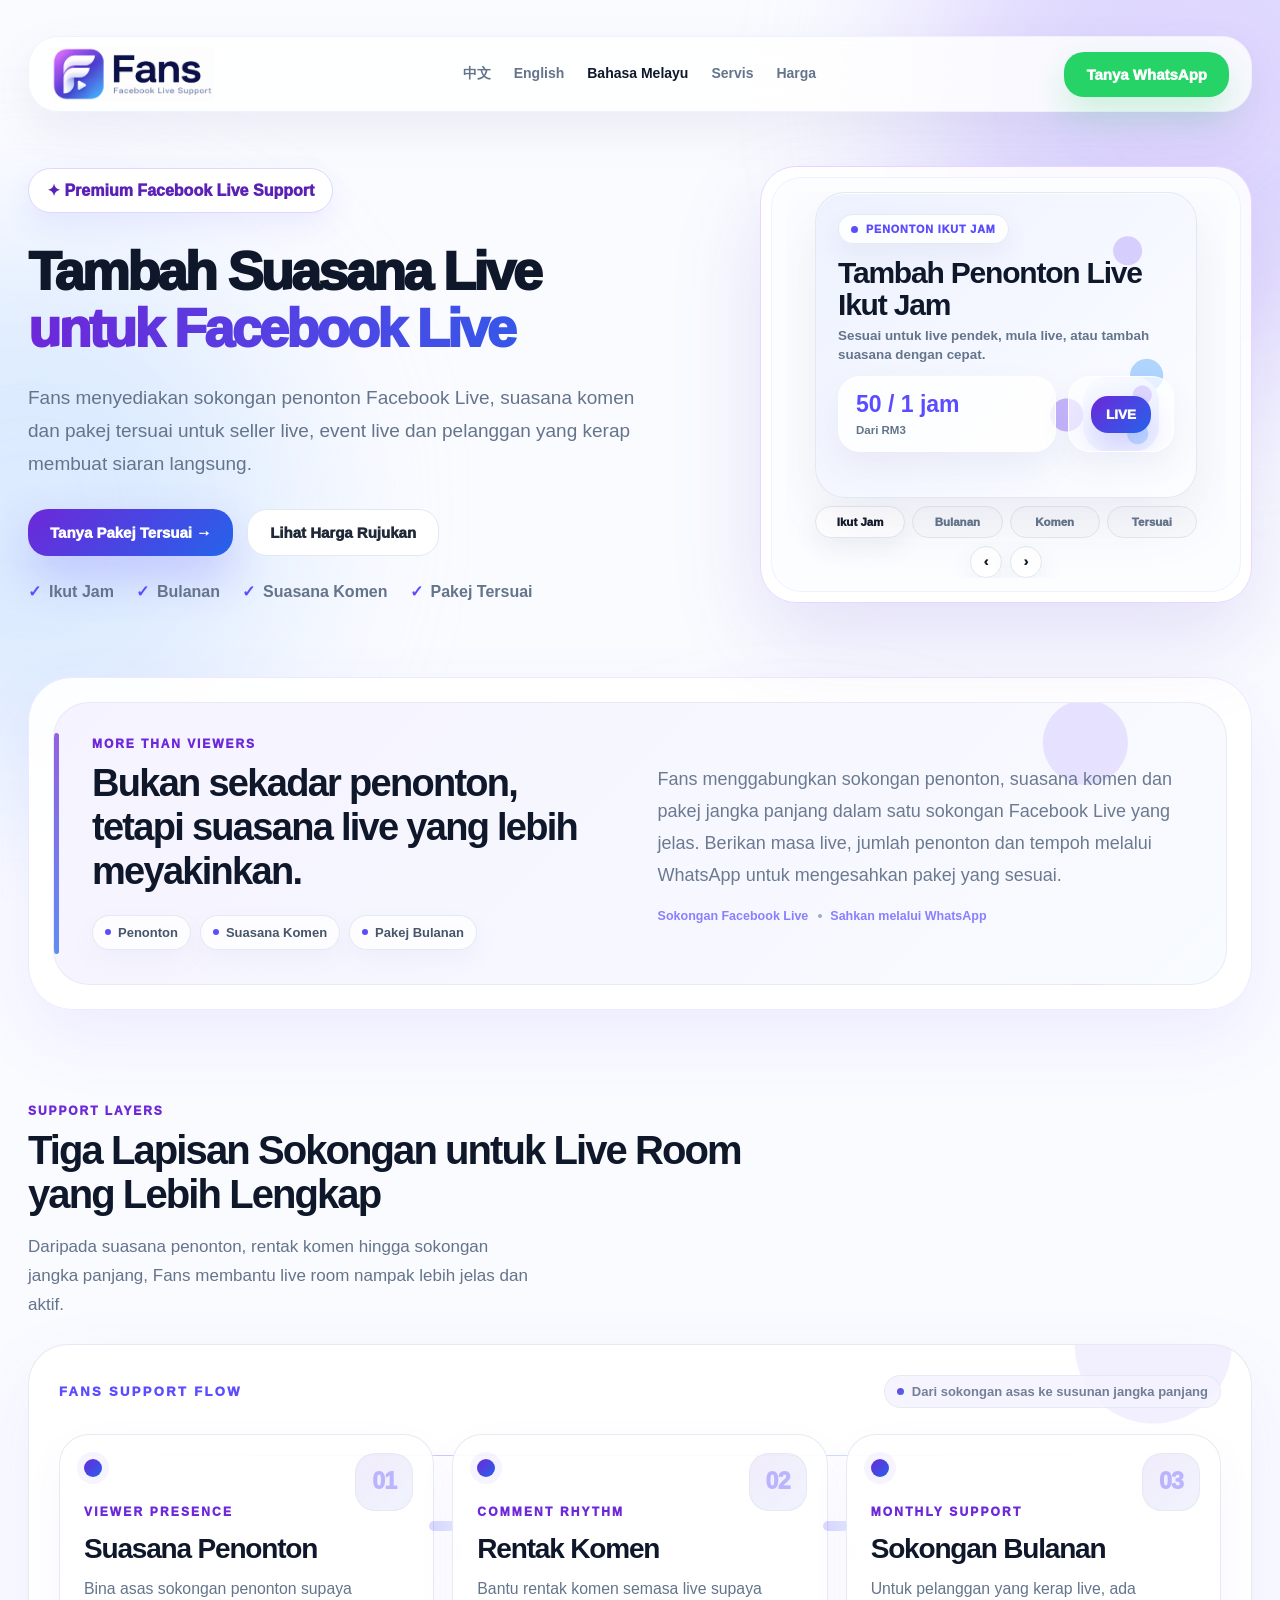
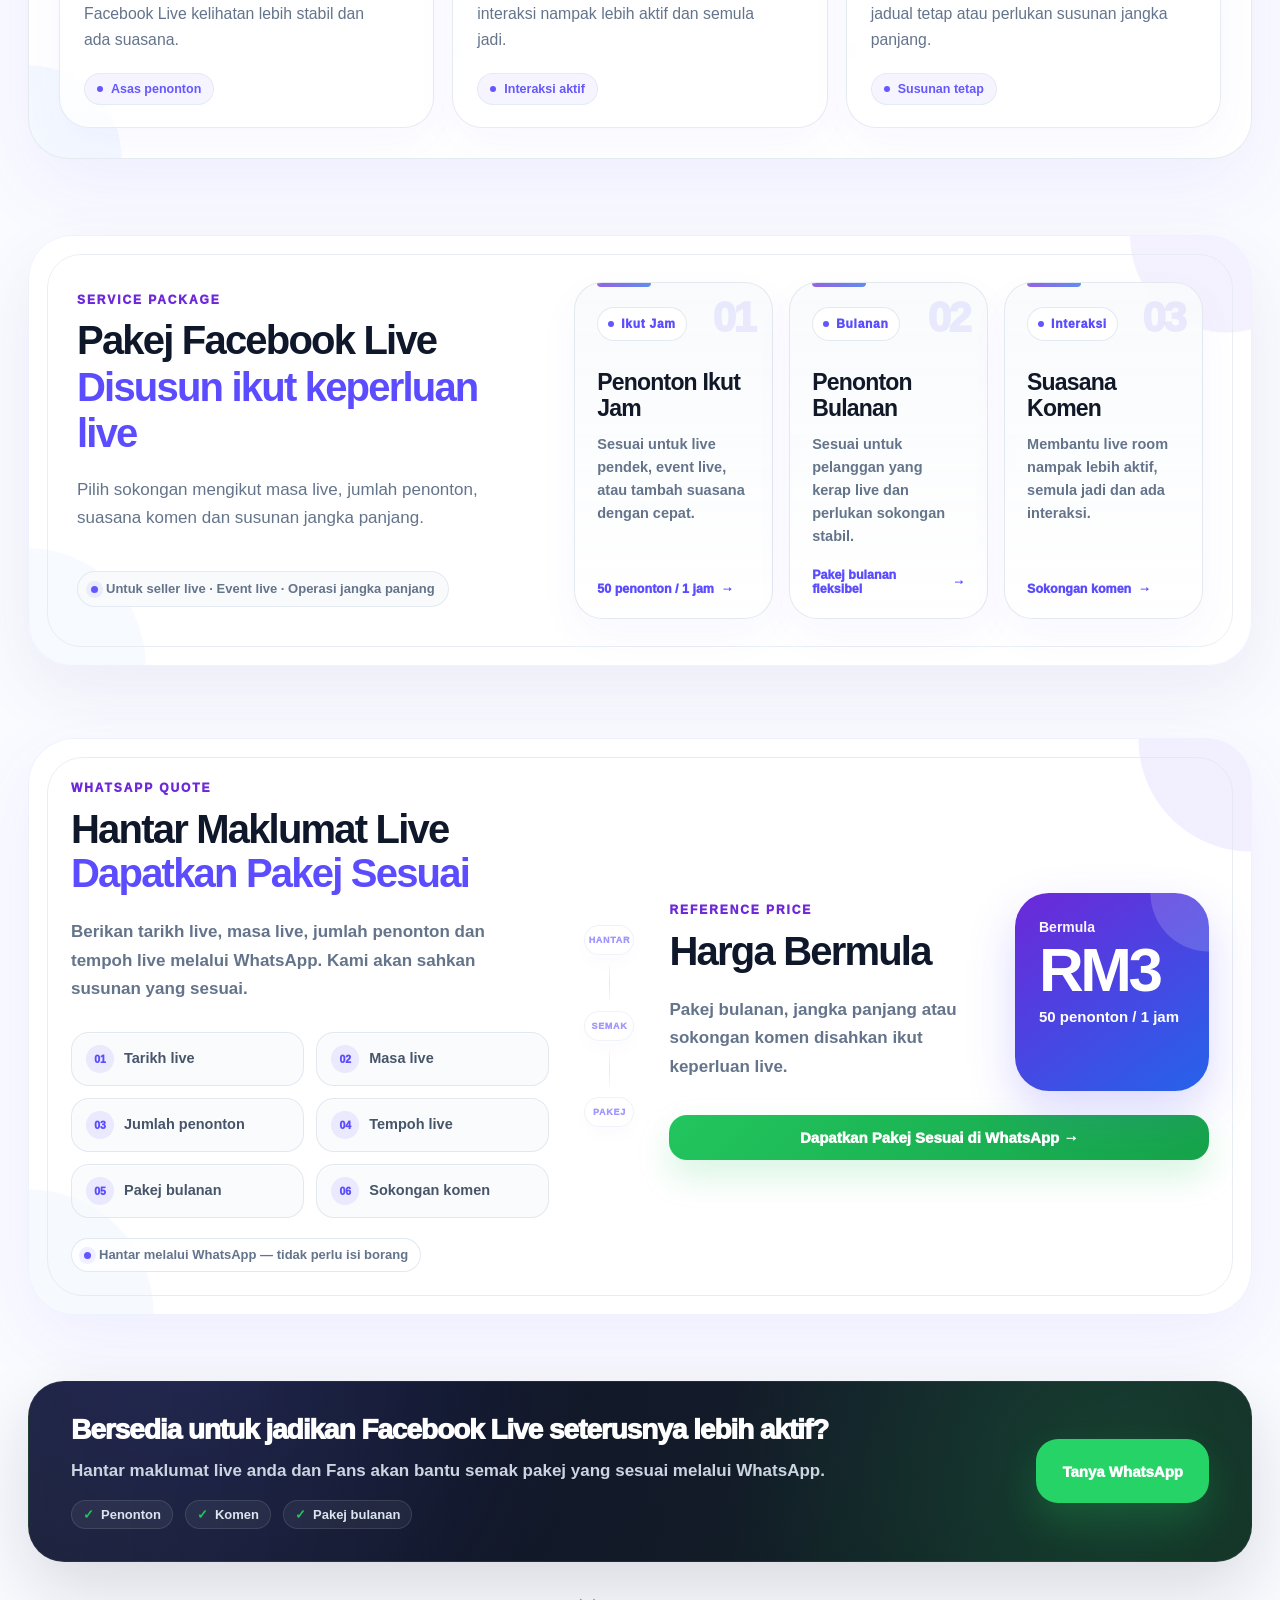
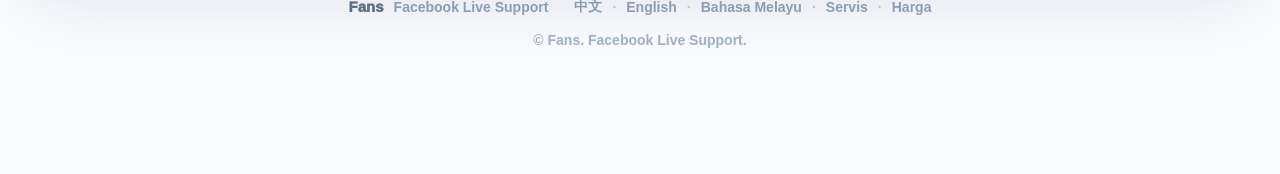
==== bahasa.html @ bee232bd "Add files via upload" ====
<!doctype html>
<html lang="ms">
<head>
<meta charset="utf-8" />
<meta name="viewport" content="width=device-width, initial-scale=1" />
<title>Fans｜Sokongan Penonton & Suasana Facebook Live</title>
<meta name="description" content="Fans menyediakan sokongan penonton Facebook Live, suasana komen, pakej bulanan dan pakej tersuai melalui WhatsApp.">
<link rel="alternate" hreflang="zh" href="https://fanslivesupport.github.io/fans-live-support/">
<link rel="alternate" hreflang="en" href="https://fanslivesupport.github.io/fans-live-support/english.html">
<link rel="alternate" hreflang="ms" href="https://fanslivesupport.github.io/fans-live-support/bahasa.html">
<style>
:root{
  --bg:#fafbff;--ink:#0f172a;--muted:#64748b;--line:#e2e8f0;--soft:#f5f3ff;
  --violet:#5b4dff;--purple:#6d28d9;--blue:#2563eb;--wa:#25d366;
}
*{box-sizing:border-box}
html{scroll-behavior:smooth}
body{margin:0;background:var(--bg);color:var(--ink);font-family:Inter,Arial,'Noto Sans SC','Microsoft YaHei',sans-serif}
.bg{position:fixed;inset:0;z-index:-1;overflow:hidden}
.blob{position:absolute;border-radius:999px;filter:blur(86px);opacity:.52}
.b1{width:540px;height:540px;background:#c4b5fd;right:-180px;top:-180px}
.b2{width:520px;height:520px;background:#bfdbfe;left:-230px;top:250px}
.b3{width:430px;height:430px;background:#ddd6fe;right:260px;top:820px}
.wrap{max-width:1280px;margin:auto;padding:36px 28px 70px}
.nav{height:76px;border:1px solid #eef2ff;background:rgba(255,255,255,.82);border-radius:30px;display:flex;align-items:center;justify-content:space-between;padding:0 22px;box-shadow:0 18px 45px rgba(90,90,140,.09);backdrop-filter:blur(18px)}
.brand{display:flex;align-items:center;text-decoration:none;color:inherit}
.logo-img{height:54px;width:auto;display:block;object-fit:contain}
.navlinks{display:flex;gap:23px;font-weight:850;font-size:14px;color:var(--muted)}
.navlinks a{color:inherit;text-decoration:none}
.navlinks .active{color:var(--ink)}
.btn{border:0;border-radius:20px;padding:14px 22px;font-weight:950;font-size:15px;text-decoration:none;display:inline-flex;gap:9px;align-items:center;justify-content:center;transition:.2s}
.btn:hover{transform:translateY(-2px)}
.wa{background:var(--wa);color:white;box-shadow:0 16px 35px rgba(37,211,102,.22)}
.primary{background:linear-gradient(135deg,#6d28d9,#2563eb);color:white;box-shadow:0 20px 45px rgba(91,77,255,.24)}
.ghost{background:white;color:#1f2937;border:1px solid var(--line)}
.hero{display:grid;grid-template-columns:.95fr 1.05fr;gap:58px;align-items:start;padding:54px 0 74px}
.pill{display:inline-flex;padding:12px 18px;border-radius:999px;background:white;border:1px solid #ddd6fe;color:#5b21b6;font-weight:950;box-shadow:0 12px 30px rgba(91,77,255,.09);margin-bottom:30px}
h1{font-size:58px;line-height:1.06;letter-spacing:-.055em;margin:0;font-weight:950}
.grad{display:block;background:linear-gradient(90deg,#6d28d9,#4f46e5,#2563eb);-webkit-background-clip:text;color:transparent}
.lead{font-size:19px;line-height:1.68;color:var(--muted);max-width:570px;margin:24px 0 0}
.mobile-lead{display:none}
.actions{display:flex;gap:14px;margin-top:30px}
.ticks{display:flex;gap:22px;flex-wrap:wrap;margin-top:24px;color:var(--muted);font-weight:850}
.ticks span:before{content:'✓';color:var(--violet);margin-right:8px}
.panel{background:rgba(255,255,255,.86);border:1px solid #e9d5ff;border-radius:50px;padding:28px;box-shadow:0 35px 90px rgba(95,70,200,.15)}
.inner{border:1px solid #eef2ff;background:#fcfdff;border-radius:42px;padding:30px}
.systemtop{display:flex;align-items:start;justify-content:space-between;gap:20px}
.kicker{letter-spacing:.18em;font-size:13px;font-weight:950;color:#6d28d9;text-transform:uppercase}
.systemtop h2,.section h2,.lightconcept h2,.box h2,.service h2{font-size:40px;line-height:1.16;letter-spacing:-.04em;margin:10px 0 0}
.systemtop p{margin:7px 0 0;color:var(--muted);font-weight:700}
.status{background:#dcfce7;color:#15803d;border-radius:999px;padding:11px 18px;font-weight:950;white-space:nowrap}
.supportgrid{display:grid;grid-template-columns:1.08fr .92fr;gap:18px;margin-top:28px}
.livecard{border-radius:32px;background:linear-gradient(180deg,#ffffff 0%,#fbfcff 100%);border:1px solid #e2e8f0;padding:22px;box-shadow:0 18px 45px rgba(90,90,150,.08)}
.livevisual{height:132px;border-radius:28px;background:radial-gradient(circle at 78% 28%,#ddd6fe 0 12px,transparent 13px),radial-gradient(circle at 86% 62%,#bfdbfe 0 14px,transparent 15px),radial-gradient(circle at 62% 70%,#c4b5fd 0 14px,transparent 15px),linear-gradient(135deg,#eef2ff,#f8fbff);display:flex;align-items:center;padding:24px;position:relative;overflow:hidden}
.livevisual:after{content:"";position:absolute;inset:auto 18px 16px 18px;height:10px;border-radius:999px;background:rgba(91,77,255,.08)}
.livebadge{border-radius:20px;background:linear-gradient(135deg,#6d28d9,#2563eb);color:white;font-weight:950;padding:17px 21px;box-shadow:0 14px 28px rgba(91,77,255,.22);position:relative;z-index:2}
.live-meta{margin-top:18px;display:flex;align-items:center;justify-content:space-between;gap:12px}
.live-meta h3{font-size:23px;margin:0;letter-spacing:-.03em}
.live-meta p{margin:5px 0 0;color:var(--muted);font-weight:700;font-size:14px}
.live-pill{border-radius:999px;background:#ecfdf5;color:#15803d;font-size:13px;font-weight:950;padding:9px 12px;white-space:nowrap}
.live-steps{display:grid;gap:10px;margin-top:18px}
.live-step{display:flex;align-items:center;justify-content:space-between;gap:12px;padding:11px 12px;border-radius:16px;background:#f8fafc;border:1px solid #edf2f7;color:#475569;font-weight:850;font-size:13px}
.live-step b{color:#111827}.live-step span{color:#5b4dff}
.metrics{display:grid;gap:14px}
.metric{border-radius:26px;padding:18px;background:linear-gradient(135deg,#eef2ff,#f8fafc);border:1px solid #ffffff;box-shadow:0 14px 34px rgba(90,90,150,.07)}
.metric:nth-child(2){background:linear-gradient(135deg,#eff6ff,#f8fafc)}
.metric:nth-child(3){background:linear-gradient(135deg,#f5f3ff,#f8fafc)}
.metric div{color:var(--muted);font-weight:950;display:flex;align-items:center;gap:8px}
.metric div:before{content:"";width:8px;height:8px;border-radius:999px;background:#5b4dff;display:inline-block}
.metric strong{display:block;font-size:22px;margin-top:9px;color:var(--violet);line-height:1.2}
.metric small{display:block;color:#64748b;font-size:12px;font-weight:800;margin-top:7px}
.quote{margin-top:18px;background:linear-gradient(135deg,#111827,#1e1b4b);border-radius:30px;color:white;padding:23px 26px;display:flex;align-items:center;justify-content:space-between;gap:20px;box-shadow:0 20px 45px rgba(17,24,39,.14)}
.quote span{display:block;color:#cbd5e1;font-weight:950;margin-bottom:8px}
.quote b{font-size:25px}
.quote .qbtn{background:var(--wa);border-radius:20px;padding:14px 20px;font-weight:950;color:white;text-decoration:none;white-space:nowrap;box-shadow:0 14px 28px rgba(37,211,102,.20)}
.lightconcept{background:white;border:1px solid #ede9fe;border-radius:46px;padding:28px;margin:4px 0 84px;box-shadow:0 25px 65px rgba(91,77,255,.09)}
.conceptinner{border-radius:38px;background:#f5f3ff;padding:32px;display:grid;grid-template-columns:1fr 1fr;gap:60px}
.conceptinner p{font-size:19px;line-height:1.75;color:var(--muted);margin:0}
.section-head{display:flex;justify-content:space-between;align-items:end;gap:30px;margin-bottom:28px}
.section-head p{max-width:420px;color:var(--muted);line-height:1.65;font-size:17px}
.cards{display:grid;grid-template-columns:repeat(3,1fr);gap:24px}
.card{background:rgba(255,255,255,.88);border:1px solid #eef2ff;border-radius:38px;padding:34px;box-shadow:0 24px 60px rgba(90,90,150,.09)}
.icon{width:60px;height:60px;border-radius:20px;background:linear-gradient(135deg,#ede9fe,#dbeafe);display:grid;place-items:center;font-size:27px;margin-bottom:28px}
.card small{font-weight:950;color:#7c3aed;letter-spacing:.14em}
.card h3{font-size:28px;letter-spacing:-.03em;margin:12px 0 14px}
.card p{color:var(--muted);line-height:1.7;font-size:17px;margin:0}
.service{margin-top:76px;background:white;border:1px solid #eef2ff;border-radius:42px;padding:40px;box-shadow:0 24px 65px rgba(90,90,150,.09);display:grid;grid-template-columns:.9fr 1.1fr;gap:36px;align-items:center}
.service p{color:var(--muted);line-height:1.65;font-size:17px;max-width:420px}
.servicegrid{display:grid;grid-template-columns:repeat(3,1fr);gap:14px}
.svc{background:#f8fafc;border:1px solid #e2e8f0;border-radius:26px;padding:20px}
.svc b{display:block;font-size:19px;margin-bottom:10px}
.svc span{color:var(--muted);font-size:14px;font-weight:750;line-height:1.55}
.bottom{display:grid;grid-template-columns:.9fr 1.1fr;gap:24px;margin-top:78px}
.box{background:white;border:1px solid #eef2ff;border-radius:42px;padding:40px;box-shadow:0 24px 65px rgba(90,90,150,.09)}
.chips{display:grid;grid-template-columns:1fr 1fr;gap:12px;margin-top:30px}
.chip{background:#f8fafc;border:1px solid #e2e8f0;border-radius:16px;padding:14px 16px;font-weight:900;color:#475569}
.pricebox{display:flex;gap:28px;justify-content:space-between}
.pricecard{min-width:200px;border-radius:34px;background:linear-gradient(135deg,#6d28d9,#2563eb);color:white;padding:28px;box-shadow:0 20px 50px rgba(91,77,255,.24)}
.pricecard .rm{font-size:66px;font-weight:950;line-height:1}
.box p{color:var(--muted);line-height:1.7;font-size:17px;max-width:430px}
.finalcta{margin-top:66px;border-radius:36px;background:#111827;color:white;padding:28px 40px;display:flex;align-items:center;justify-content:space-between;box-shadow:0 20px 60px rgba(17,24,39,.16);gap:20px}
.finalcta h3{font-size:28px;margin:0 0 8px}.finalcta p{margin:0;color:#cbd5e1}
.footer{padding:34px 0 0;color:#94a3b8;text-align:center;font-size:14px}
@media(max-width:1100px){
  .nav{flex-wrap:wrap;height:auto;padding:12px 14px;border-radius:26px;gap:10px}
  .brand{flex:1 1 auto}.logo-img{height:42px}
  .nav > .btn{width:auto !important;flex:0 0 auto;padding:11px 15px;font-size:14px;border-radius:18px}
  .navlinks{display:flex !important;order:3;width:100%;margin-top:12px;gap:8px;padding:8px;border:1px solid #eef2ff;border-radius:22px;background:rgba(255,255,255,.78);box-shadow:0 12px 30px rgba(90,90,150,.08);overflow-x:auto;-webkit-overflow-scrolling:touch}
  .navlinks a[href="#services"],.navlinks a[href="#price"]{display:none}
  .navlinks a{flex:1;min-width:max-content;text-align:center;text-decoration:none;color:#64748b;font-weight:900;font-size:14px;padding:11px 10px;border-radius:16px;white-space:nowrap}
  .navlinks a.active{color:#111827;background:#ffffff;box-shadow:0 8px 20px rgba(90,90,150,.08)}
}
@media(max-width:980px){
  .wrap{padding:20px 16px 42px}
  .hero,.conceptinner,.service,.bottom{grid-template-columns:1fr}.cards{grid-template-columns:1fr}
  .hero{padding:30px 0 34px;gap:24px}.pill{font-size:15px;padding:10px 14px;margin-bottom:20px}
  h1{font-size:34px;line-height:1.08;letter-spacing:-.045em}
  .desktop-lead{display:none}.mobile-lead{display:block;font-size:16px;line-height:1.62;margin-top:20px}
  .actions{flex-direction:column;margin-top:24px;gap:12px}.btn{width:100%}
  .actions .btn{padding:14px 18px;border-radius:20px;font-size:16px}
  .ticks{font-size:15px;gap:12px 16px;margin-top:22px}
  .panel{margin-top:14px;border-radius:34px;padding:16px}.inner{padding:20px;border-radius:30px}
  .systemtop{display:block}.status{display:inline-block;margin-top:16px}
  .systemtop h2,.section h2,.lightconcept h2,.box h2,.service h2{font-size:30px}
  .systemtop p{font-size:15px;line-height:1.45}.supportgrid{grid-template-columns:1fr;gap:14px;margin-top:22px}
  .livevisual{height:96px;padding:20px;border-radius:24px}.livebadge{padding:14px 18px;border-radius:18px}
  .live-meta{display:block;margin-top:16px}.live-pill{display:inline-block;margin-top:10px}
  .live-steps{margin-top:14px}.live-step{font-size:12px;padding:10px 11px}
  .metric{padding:16px;border-radius:22px}.metric strong{font-size:19px}.metric small{font-size:11px}
  .quote,.finalcta,.pricebox{display:block}.quote{padding:20px;border-radius:26px}.quote .qbtn{display:block;margin-top:16px;text-align:center}
  .finalcta .btn{margin-top:20px}.section-head{display:block}.servicegrid{grid-template-columns:1fr}.pricecard{margin-top:24px}.chips{grid-template-columns:1fr}
}
@media(max-width:420px){.navlinks a{font-size:13px;padding:10px 8px}}

/* V5.6 clean compact square spotlight - rebuilt from stable V4.8 */
@media(min-width:981px){
  .hero{
    grid-template-columns:1.13fr .87fr;
    gap:44px;
    align-items:start;
  }
  .panel{
    max-width:540px;
    width:100%;
    margin-left:auto;
    border-radius:36px;
    padding:14px;
  }
  .inner{
    border-radius:30px;
    padding:20px;
  }
  .systemtop{
    gap:14px;
  }
  .systemtop h2{
    font-size:32px;
    line-height:1.12;
  }
  .systemtop p{
    font-size:13px;
    margin-top:7px;
  }
  .status{
    padding:9px 14px;
    font-size:14px;
  }
}
.supportgrid{
  display:block;
  margin-top:18px;
}
.square-spotlight{
  width:100%;
  display:flex;
  flex-direction:column;
  align-items:center;
  gap:13px;
  overflow:hidden;
}
.square-card-shell{
  width:min(326px,100%);
  aspect-ratio:1 / 1;
  position:relative;
  overflow:hidden;
  border-radius:28px;
  background:
    radial-gradient(circle at 84% 19%,rgba(196,181,253,.58) 0 12px,transparent 13px),
    radial-gradient(circle at 87% 61%,rgba(147,197,253,.68) 0 14px,transparent 15px),
    radial-gradient(circle at 67% 72%,rgba(167,139,250,.58) 0 14px,transparent 15px),
    linear-gradient(135deg,#eef2ff,#fbfdff);
  border:1px solid rgba(226,232,240,.95);
  box-shadow:0 18px 44px rgba(90,90,150,.09), inset 0 1px 0 rgba(255,255,255,.92);
}
.square-track{
  height:100%;
  display:flex;
  transition:transform .58s cubic-bezier(.22,.72,.22,1);
}
.square-slide{
  flex:0 0 100%;
  min-width:100%;
  max-width:100%;
  height:100%;
  padding:21px;
  display:flex;
  flex-direction:column;
}
.square-label{
  align-self:flex-start;
  display:inline-flex;
  align-items:center;
  gap:7px;
  padding:8px 11px;
  border-radius:999px;
  background:rgba(255,255,255,.84);
  border:1px solid rgba(226,232,240,.84);
  color:#5b4dff;
  font-size:10.5px;
  font-weight:950;
  letter-spacing:.08em;
  text-transform:uppercase;
  box-shadow:0 8px 20px rgba(90,90,150,.07);
  white-space:nowrap;
}
.square-label:before{
  content:"";
  width:7px;
  height:7px;
  border-radius:999px;
  background:#5b4dff;
}
.square-slide h3{
  margin:16px 0 8px;
  font-size:26px;
  line-height:1.08;
  letter-spacing:-.04em;
}
.square-slide p{
  margin:0;
  color:#64748b;
  line-height:1.46;
  font-size:13px;
  font-weight:750;
}
.square-mid{
  margin-top:16px;
  display:grid;
  grid-template-columns:1fr 94px;
  gap:10px;
  align-items:stretch;
}
.square-stat{
  min-width:0;
  border-radius:20px;
  padding:13px 14px;
  background:rgba(255,255,255,.80);
  border:1px solid rgba(255,255,255,.94);
  box-shadow:0 13px 28px rgba(90,90,150,.08);
  display:flex;
  flex-direction:column;
  justify-content:center;
}
.square-stat b{
  color:#5b4dff;
  font-size:21px;
  line-height:1.12;
  overflow-wrap:anywhere;
}
.square-stat span{
  color:#64748b;
  font-weight:900;
  font-size:11px;
  margin-top:6px;
}
.square-visual{
  min-width:0;
  border-radius:21px;
  background:rgba(255,255,255,.66);
  border:1px solid rgba(255,255,255,.95);
  box-shadow:0 12px 26px rgba(90,90,150,.07);
  display:grid;
  place-items:center;
  position:relative;
  overflow:hidden;
}
.square-visual:before{
  content:"";
  position:absolute;
  width:64px;
  height:64px;
  border-radius:22px;
  background:
    radial-gradient(circle at 78% 25%,#ddd6fe 0 8px,transparent 9px),
    radial-gradient(circle at 72% 76%,#bfdbfe 0 9px,transparent 10px),
    linear-gradient(135deg,#f8fbff,#eef2ff);
}
.square-live{
  position:relative;
  z-index:2;
  border-radius:15px;
  padding:10px 14px;
  background:linear-gradient(135deg,#6d28d9,#2563eb);
  color:white;
  font-weight:950;
  font-size:13px;
  box-shadow:0 12px 24px rgba(91,77,255,.22);
}
.square-cta{
  margin-top:auto;
  display:inline-flex;
  justify-content:center;
  align-items:center;
  min-height:42px;
  border-radius:16px;
  background:linear-gradient(135deg,#25d366,#16a34a);
  color:white;
  font-weight:950;
  font-size:14px;
  text-decoration:none;
  box-shadow:0 12px 24px rgba(37,211,102,.20);
}
.square-tabs{
  width:min(326px,100%);
  display:grid;
  grid-template-columns:repeat(4,minmax(0,1fr));
  gap:7px;
}
.square-tab{
  min-width:0;
  appearance:none;
  border:1px solid #e2e8f0;
  background:#f8fafc;
  color:#64748b;
  font-weight:950;
  border-radius:999px;
  padding:9px 5px;
  cursor:pointer;
  white-space:nowrap;
  font-size:11px;
}
.square-tab.active{
  color:#111827;
  background:#ffffff;
  box-shadow:0 8px 20px rgba(90,90,150,.08);
}
.square-arrows{
  width:min(326px,100%);
  display:flex;
  justify-content:center;
  gap:9px;
}
.square-arrow{
  width:34px;
  height:34px;
  border:1px solid #e2e8f0;
  background:#ffffff;
  border-radius:999px;
  color:#111827;
  font-weight:950;
  cursor:pointer;
  box-shadow:0 8px 20px rgba(90,90,150,.08);
}
@media(min-width:981px) and (max-width:1180px){
  .panel{
    max-width:510px;
  }
  .square-card-shell,
  .square-tabs,
  .square-arrows{
    width:min(308px,100%);
  }
}
@media(max-width:980px){
  body{
    overflow-x:hidden;
  }
  .wrap{
    max-width:100%;
    overflow-x:hidden;
  }
  .panel{
    width:100%;
    max-width:100%;
    padding:10px;
    border-radius:28px;
  }
  .inner{
    width:100%;
    max-width:100%;
    padding:15px;
    border-radius:24px;
    overflow:hidden;
  }
  .systemtop h2{
    font-size:28px;
  }
  .systemtop p{
    font-size:14px;
    margin-top:6px;
  }
  .status{
    margin-top:12px;
    padding:10px 15px;
  }
  .supportgrid{
    margin-top:15px;
  }
  .square-card-shell{
    width:100%;
    max-width:360px;
    aspect-ratio:1 / 1;
    border-radius:26px;
  }
  .square-slide{
    padding:19px;
  }
  .square-slide h3{
    font-size:25px;
    margin:15px 0 8px;
  }
  .square-slide p{
    font-size:13px;
    line-height:1.45;
  }
  .square-mid{
    grid-template-columns:1fr 92px;
    gap:10px;
    margin-top:15px;
  }
  .square-stat{
    padding:13px 14px;
  }
  .square-stat b{
    font-size:20px;
  }
  .square-visual{
    border-radius:20px;
  }
  .square-cta{
    min-height:42px;
    font-size:14px;
  }
  .square-tabs{
    width:100%;
    max-width:360px;
    grid-template-columns:repeat(4,minmax(0,1fr));
    gap:6px;
  }
  .square-tab{
    padding:9px 4px;
    font-size:11px;
  }
  .square-arrows{
    display:none;
  }
}
@media(max-width:390px){
  .square-card-shell{
    max-width:340px;
    aspect-ratio:1 / 1.04;
  }
  .square-slide{
    padding:17px;
  }
  .square-slide h3{
    font-size:23px;
  }
  .square-mid{
    grid-template-columns:1fr 82px;
  }
  .square-stat b{
    font-size:19px;
  }
  .square-tab{
    font-size:10.5px;
  }
}


/* V5.7 mobile edge fix - prevent right-side clipping */
html, body{
  max-width:100%;
  overflow-x:hidden;
}
img, svg, video, canvas{
  max-width:100%;
}
@media(max-width:980px){
  .wrap{
    width:100%;
    max-width:100%;
    padding-left:14px;
    padding-right:14px;
    overflow-x:hidden;
  }
  .nav,
  .hero,
  .panel,
  .inner,
  .lightconcept,
  .service,
  .bottom,
  .box,
  .finalcta{
    width:100%;
    max-width:100%;
    min-width:0;
  }
  .hero{
    grid-template-columns:1fr;
    overflow:hidden;
  }
  .hero > *,
  .panel *,
  .inner *,
  .square-spotlight *,
  .actions *,
  .ticks *{
    min-width:0;
  }
  h1{
    max-width:100%;
    overflow-wrap:anywhere;
    word-break:normal;
  }
  .lead{
    max-width:100%;
    overflow-wrap:anywhere;
  }
  .actions{
    width:100%;
  }
  .actions .btn{
    max-width:100%;
    white-space:normal;
    text-align:center;
  }
  .ticks{
    max-width:100%;
  }
  .square-spotlight{
    max-width:100%;
    overflow:hidden;
  }
  .square-card-shell{
    width:100%;
    max-width:330px;
    margin-left:auto;
    margin-right:auto;
  }
  .square-tabs{
    width:100%;
    max-width:330px;
    margin-left:auto;
    margin-right:auto;
  }
}
@media(max-width:430px){
  .wrap{
    padding-left:12px;
    padding-right:12px;
  }
  h1{
    font-size:32px;
  }
  .lead{
    font-size:15.5px;
    line-height:1.58;
  }
  .nav{
    padding-left:10px;
    padding-right:10px;
  }
  .logo-img{
    max-width:210px;
  }
  .nav > .btn{
    max-width:44%;
    white-space:nowrap;
  }
  .square-card-shell,
  .square-tabs{
    max-width:318px;
  }
}


/* V5.8 dashboard tight-frame final adjustment only */
@media(min-width:981px){
  .hero{grid-template-columns:1.16fr .84fr;gap:42px}
  .panel{max-width:500px;padding:10px;border-radius:32px}
  .inner{padding:16px 16px 14px;border-radius:26px}
  .systemtop{gap:10px}
  .systemtop h2{font-size:31px;line-height:1.1}
  .systemtop p{font-size:13px;margin-top:5px}
  .kicker{font-size:12px;letter-spacing:.16em}
  .status{padding:8px 13px;font-size:13px}
  .supportgrid{margin-top:12px}
  .square-card-shell{width:min(356px,100%);border-radius:26px}
  .square-tabs,.square-arrows{width:min(356px,100%)}
  .square-spotlight{gap:10px}
  .square-slide{padding:20px}
  .square-slide h3{font-size:26px;margin:14px 0 7px}
  .square-slide p{font-size:13px;line-height:1.42}
  .square-mid{margin-top:14px;grid-template-columns:1fr 96px;gap:10px}
  .square-stat{padding:12px 13px}
  .square-stat b{font-size:21px}
  .square-cta{min-height:40px;font-size:13.5px}
  .square-tab{padding:8px 5px;font-size:10.8px}
  .square-arrow{width:32px;height:32px}
}
@media(min-width:981px) and (max-width:1180px){
  .panel{max-width:480px}
  .square-card-shell,.square-tabs,.square-arrows{width:min(340px,100%)}
}
@media(max-width:980px){
  .panel{padding:9px}
  .inner{padding:14px}
  .supportgrid{margin-top:14px}
  .square-spotlight{gap:10px}
  .square-card-shell{max-width:336px}
  .square-tabs{max-width:336px}
}
@media(max-width:430px){
  .wrap{padding-left:12px;padding-right:12px}
  .panel{padding:8px}
  .inner{padding:13px}
  .square-card-shell,.square-tabs{max-width:316px}
}


/* V5.10 title-stable hero balance - no new structure */
@media(min-width:981px){
  .hero{
    grid-template-columns:1.02fr .98fr;
    gap:38px;
    align-items:start;
  }

  /* Keep desktop headline stable; avoid V5.9 oversized wrapping */
  h1{
    font-size:56px;
    line-height:1.04;
    letter-spacing:-.052em;
  }

  .lead{
    max-width:610px;
  }

  .panel{
    max-width:520px;
    padding:11px;
    border-radius:34px;
  }

  .inner{
    padding:17px 17px 15px;
    border-radius:28px;
  }

  .systemtop h2{
    font-size:32px;
  }

  .supportgrid{
    margin-top:12px;
  }

  .square-card-shell{
    width:min(366px,100%);
  }

  .square-tabs,
  .square-arrows{
    width:min(366px,100%);
  }

  .square-slide{
    padding:21px;
  }

  .square-slide h3{
    font-size:27px;
  }

  .square-mid{
    grid-template-columns:1fr 100px;
  }
}

@media(min-width:981px) and (max-width:1180px){
  .hero{
    grid-template-columns:1fr .96fr;
    gap:34px;
  }

  h1{
    font-size:52px;
  }

  .panel{
    max-width:500px;
  }

  .square-card-shell,
  .square-tabs,
  .square-arrows{
    width:min(348px,100%);
  }
}

/* Keep current stable mobile behavior */
@media(max-width:980px){
  .hero{
    grid-template-columns:1fr;
  }
}


/* V6.1 Minimal Dashboard Carousel - clean right visual only */
@media(min-width:981px){
  .hero{
    grid-template-columns:1.04fr .96fr;
    gap:40px;
    align-items:center;
  }

  h1{
    font-size:56px;
    line-height:1.04;
    letter-spacing:-.052em;
  }

  .panel{
    max-width:500px;
    padding:12px;
    border-radius:36px;
  }

  .inner{
    padding:16px;
    border-radius:30px;
  }
}

.min-carousel{
  width:100%;
  display:flex;
  flex-direction:column;
  align-items:center;
  gap:12px;
  overflow:hidden;
}

.min-card{
  width:min(390px,100%);
  aspect-ratio:1 / 1;
  position:relative;
  overflow:hidden;
  border-radius:30px;
  border:1px solid rgba(226,232,240,.95);
  background:
    radial-gradient(circle at 82% 19%,rgba(196,181,253,.62) 0 14px,transparent 15px),
    radial-gradient(circle at 87% 60%,rgba(147,197,253,.72) 0 16px,transparent 17px),
    radial-gradient(circle at 66% 73%,rgba(167,139,250,.62) 0 16px,transparent 17px),
    linear-gradient(135deg,#eef2ff 0%,#fbfdff 100%);
  box-shadow:0 22px 56px rgba(90,90,150,.10), inset 0 1px 0 rgba(255,255,255,.92);
}

.min-track{
  height:100%;
  display:flex;
  transition:transform .58s cubic-bezier(.22,.72,.22,1);
}

.min-slide{
  flex:0 0 100%;
  min-width:100%;
  max-width:100%;
  height:100%;
  padding:28px;
  display:flex;
  flex-direction:column;
}

.min-label{
  align-self:flex-start;
  display:inline-flex;
  align-items:center;
  gap:8px;
  padding:9px 13px;
  border-radius:999px;
  background:rgba(255,255,255,.86);
  border:1px solid rgba(226,232,240,.86);
  color:#5b4dff;
  font-size:11px;
  font-weight:950;
  letter-spacing:.08em;
  text-transform:uppercase;
  box-shadow:0 10px 24px rgba(90,90,150,.07);
  white-space:nowrap;
}

.min-label:before{
  content:"";
  width:7px;
  height:7px;
  border-radius:999px;
  background:#5b4dff;
}

.min-slide h3{
  margin:22px 0 10px;
  color:#0f172a;
  font-size:31px;
  line-height:1.08;
  letter-spacing:-.045em;
}

.min-slide p{
  margin:0;
  max-width:310px;
  color:#64748b;
  font-size:14px;
  line-height:1.58;
  font-weight:760;
}

.min-body{
  margin-top:24px;
  display:grid;
  grid-template-columns:1fr 112px;
  gap:14px;
  align-items:stretch;
}

.min-stat{
  border-radius:24px;
  padding:17px 18px;
  background:rgba(255,255,255,.82);
  border:1px solid rgba(255,255,255,.95);
  box-shadow:0 16px 34px rgba(90,90,150,.08);
  display:flex;
  flex-direction:column;
  justify-content:center;
  min-width:0;
}

.min-stat b{
  color:#5b4dff;
  font-size:25px;
  line-height:1.12;
  overflow-wrap:anywhere;
}

.min-stat span{
  color:#64748b;
  font-weight:900;
  font-size:12px;
  margin-top:7px;
}

.min-visual{
  border-radius:24px;
  background:rgba(255,255,255,.68);
  border:1px solid rgba(255,255,255,.95);
  box-shadow:0 14px 30px rgba(90,90,150,.07);
  display:grid;
  place-items:center;
  position:relative;
  overflow:hidden;
}

.min-visual:before{
  content:"";
  position:absolute;
  width:76px;
  height:76px;
  border-radius:26px;
  background:
    radial-gradient(circle at 78% 25%,#ddd6fe 0 9px,transparent 10px),
    radial-gradient(circle at 72% 76%,#bfdbfe 0 10px,transparent 11px),
    linear-gradient(135deg,#f8fbff,#eef2ff);
}

.min-live{
  position:relative;
  z-index:2;
  border-radius:17px;
  padding:12px 16px;
  background:linear-gradient(135deg,#6d28d9,#2563eb);
  color:white;
  font-weight:950;
  font-size:14px;
  box-shadow:0 14px 28px rgba(91,77,255,.22);
}

.min-cta{
  margin-top:auto;
  display:inline-flex;
  justify-content:center;
  align-items:center;
  min-height:46px;
  border-radius:18px;
  background:linear-gradient(135deg,#25d366,#16a34a);
  color:white;
  font-size:15px;
  font-weight:950;
  text-decoration:none;
  box-shadow:0 14px 28px rgba(37,211,102,.20);
}

.min-tabs{
  width:min(390px,100%);
  display:grid;
  grid-template-columns:repeat(4,minmax(0,1fr));
  gap:8px;
}

.min-tab{
  min-width:0;
  appearance:none;
  border:1px solid #e2e8f0;
  background:#f8fafc;
  color:#64748b;
  font-weight:950;
  border-radius:999px;
  padding:10px 6px;
  cursor:pointer;
  white-space:nowrap;
  font-size:12px;
}

.min-tab.active{
  color:#111827;
  background:#ffffff;
  box-shadow:0 10px 24px rgba(90,90,150,.08);
}

.min-arrows{
  width:min(390px,100%);
  display:flex;
  justify-content:center;
  gap:10px;
}

.min-arrow{
  width:35px;
  height:35px;
  border:1px solid #e2e8f0;
  background:#ffffff;
  border-radius:999px;
  color:#111827;
  font-weight:950;
  cursor:pointer;
  box-shadow:0 10px 24px rgba(90,90,150,.08);
}

@media(min-width:981px) and (max-width:1180px){
  .panel{
    max-width:480px;
  }
  .min-card,
  .min-tabs,
  .min-arrows{
    width:min(365px,100%);
  }
}

@media(max-width:980px){
  .panel{
    padding:10px;
    border-radius:28px;
  }

  .inner{
    padding:14px;
    border-radius:24px;
  }

  .min-carousel{
    gap:10px;
  }

  .min-card{
    width:100%;
    max-width:340px;
    aspect-ratio:1 / 1;
    border-radius:26px;
  }

  .min-slide{
    padding:20px;
  }

  .min-slide h3{
    font-size:26px;
    margin:17px 0 8px;
  }

  .min-slide p{
    font-size:13px;
    line-height:1.46;
  }

  .min-body{
    margin-top:16px;
    grid-template-columns:1fr 92px;
    gap:10px;
  }

  .min-stat{
    padding:13px 14px;
    border-radius:20px;
  }

  .min-stat b{
    font-size:20px;
  }

  .min-visual{
    border-radius:20px;
  }

  .min-cta{
    min-height:42px;
    font-size:14px;
  }

  .min-tabs{
    width:100%;
    max-width:340px;
    gap:6px;
  }

  .min-tab{
    padding:9px 4px;
    font-size:11px;
  }

  .min-arrows{
    display:none;
  }
}

@media(max-width:430px){
  .min-card,
  .min-tabs{
    max-width:318px;
  }

  .min-slide{
    padding:18px;
  }

  .min-slide h3{
    font-size:24px;
  }

  .min-body{
    grid-template-columns:1fr 84px;
  }

  .min-stat b{
    font-size:19px;
  }

  .min-tab{
    font-size:10.5px;
  }
}


/* V6.3 trilingual hero layout unification */
@media(min-width:981px){
  .hero{
    grid-template-columns:1.04fr .96fr;
    gap:40px;
    align-items:center;
  }

  h1{
    font-size:56px;
    line-height:1.04;
    letter-spacing:-.052em;
    max-width:680px;
  }

  .lead.desktop-lead{
    min-height:92px;
    max-width:620px;
  }

  .actions{
    margin-top:22px;
  }

  .ticks{
    margin-top:22px;
  }

  .panel{
    max-width:500px;
  }

  .inner{
    padding:16px;
  }

  .min-card{
    width:min(400px,100%);
  }

  .min-tabs,
  .min-arrows{
    width:min(400px,100%);
  }

  .min-slide{
    padding:22px;
  }

  .min-label{
    font-size:10.8px;
    padding:8px 12px;
  }

  .min-slide h3{
    font-size:29px;
    line-height:1.06;
    min-height:62px;
    margin:16px 0 6px;
    letter-spacing:-.04em;
  }

  .min-slide p{
    font-size:13.4px;
    line-height:1.48;
    min-height:42px;
    max-width:320px;
  }

  .min-body{
    margin-top:12px;
    grid-template-columns:minmax(0,1fr) 104px;
    gap:12px;
  }

  .min-stat{
    padding:13px 15px;
    border-radius:22px;
  }

  .min-stat b{
    font-size:23px;
    line-height:1.12;
  }

  .min-stat span{
    font-size:11.5px;
    margin-top:6px;
  }

  .min-visual{
    border-radius:22px;
  }

  .min-live{
    font-size:13.5px;
    padding:11px 15px;
  }

  .min-cta{
    min-height:42px;
    font-size:14.5px;
    margin-top:auto;
  }

  .min-tab{
    font-size:11.5px;
    padding:9px 5px;
  }
}

@media(min-width:981px) and (max-width:1180px){
  h1{
    font-size:52px;
  }

  .lead.desktop-lead{
    min-height:96px;
  }

  .min-card,
  .min-tabs,
  .min-arrows{
    width:min(380px,100%);
  }

  .min-slide h3{
    font-size:27px;
  }

  .min-stat b{
    font-size:21px;
  }
}

@media(max-width:980px){
  .lead.desktop-lead{
    min-height:0;
  }

  .min-slide h3{
    min-height:auto;
  }

  .min-slide p{
    min-height:auto;
  }
}


/* V6.4 left-side breathing unification only */
@media(min-width:981px){
  /* Slightly reduce headline pressure across all three languages */
  h1{
    font-size:54px;
    line-height:1.055;
    letter-spacing:-.05em;
    max-width:680px;
  }

  /* Add breathing room between title and description */
  .lead.desktop-lead{
    margin-top:24px;
    line-height:1.75;
    min-height:96px;
    max-width:630px;
  }

  /* Move CTA group slightly lower for a calmer hero rhythm */
  .actions{
    margin-top:28px;
  }

  /* Keep selling points clear but less compressed */
  .ticks{
    margin-top:26px;
    row-gap:12px;
  }
}

@media(min-width:981px) and (max-width:1180px){
  h1{
    font-size:50px;
    line-height:1.06;
  }

  .lead.desktop-lead{
    margin-top:22px;
    line-height:1.72;
    min-height:100px;
  }

  .actions{
    margin-top:26px;
  }

  .ticks{
    margin-top:24px;
  }
}

/* Keep mobile stable; only a very small readability improvement */
@media(max-width:980px){
  .lead{
    line-height:1.68;
  }
}


/* V6.5 second-screen brand value card refinement */
.lightconcept{
  background:rgba(255,255,255,.92);
  border:1px solid #ede9fe;
  border-radius:44px;
  padding:24px;
  margin:0 0 84px;
  box-shadow:0 28px 70px rgba(91,77,255,.085);
}

.conceptinner{
  position:relative;
  overflow:hidden;
  border-radius:36px;
  background:
    radial-gradient(circle at 88% 14%,rgba(196,181,253,.34) 0 42px,transparent 43px),
    linear-gradient(135deg,#f5f3ff 0%,#f8fbff 100%);
  border:1px solid rgba(226,232,240,.78);
  padding:34px 38px;
  display:grid;
  grid-template-columns:.98fr 1.02fr;
  gap:56px;
  align-items:center;
}

.conceptinner:before{
  content:"";
  position:absolute;
  left:0;
  top:30px;
  bottom:30px;
  width:5px;
  border-radius:999px;
  background:linear-gradient(180deg,#6d28d9,#2563eb);
  opacity:.72;
}

.conceptmain,
.concepttext{
  position:relative;
  z-index:2;
}

.lightconcept h2{
  font-size:38px;
  line-height:1.16;
  letter-spacing:-.045em;
  margin:10px 0 0;
}

.concepttext p{
  font-size:18px;
  line-height:1.78;
  color:var(--muted);
  margin:0;
}

.conceptchips{
  display:flex;
  flex-wrap:wrap;
  gap:9px;
  margin-top:22px;
}

.conceptchips span{
  display:inline-flex;
  align-items:center;
  gap:7px;
  padding:9px 12px;
  border-radius:999px;
  background:rgba(255,255,255,.78);
  border:1px solid rgba(226,232,240,.9);
  color:#475569;
  font-size:13px;
  font-weight:900;
  box-shadow:0 10px 24px rgba(90,90,150,.05);
}

.conceptchips span:before{
  content:"";
  width:6px;
  height:6px;
  border-radius:999px;
  background:#5b4dff;
}

.conceptmini{
  margin-top:20px;
  display:flex;
  align-items:center;
  gap:10px;
  flex-wrap:wrap;
  color:#5b4dff;
  font-size:13px;
  font-weight:950;
}

.conceptmini span{
  display:inline-flex;
  align-items:center;
  gap:8px;
}

.conceptmini span + span:before{
  content:"";
  width:4px;
  height:4px;
  border-radius:999px;
  background:#94a3b8;
}

@media(max-width:980px){
  .lightconcept{
    padding:16px;
    border-radius:32px;
    margin:0 0 54px;
  }

  .conceptinner{
    grid-template-columns:1fr;
    gap:22px;
    padding:24px 22px;
    border-radius:28px;
  }

  .conceptinner:before{
    top:22px;
    bottom:auto;
    left:22px;
    right:22px;
    width:auto;
    height:4px;
  }

  .lightconcept h2{
    font-size:29px;
    line-height:1.18;
  }

  .concepttext p{
    font-size:16px;
    line-height:1.68;
  }

  .conceptchips{
    margin-top:18px;
  }

  .conceptchips span{
    font-size:12.5px;
    padding:8px 10px;
  }
}


/* V6.6 mobile-only second-screen brand card tightening */
@media(max-width:980px){
  /* Keep the desktop value card unchanged; only make mobile calmer */
  .lightconcept{
    padding:14px;
    border-radius:30px;
    margin:0 0 48px;
    box-shadow:0 22px 54px rgba(91,77,255,.07);
  }

  .conceptinner{
    padding:23px 20px 24px;
    border-radius:26px;
    background:
      radial-gradient(circle at 88% 12%,rgba(196,181,253,.20) 0 28px,transparent 29px),
      linear-gradient(135deg,#f7f5ff 0%,#fbfdff 100%);
  }

  /* Change the strong mobile top line into a short, quiet accent */
  .conceptinner:before{
    top:22px;
    left:20px;
    right:auto;
    width:86px;
    height:3px;
    opacity:.58;
    border-radius:999px;
  }

  .lightconcept .kicker{
    font-size:11px;
    letter-spacing:.18em;
    margin-top:8px;
  }

  .lightconcept h2{
    font-size:25px;
    line-height:1.18;
    letter-spacing:-.035em;
    margin-top:12px;
  }

  .conceptchips{
    margin-top:16px;
    gap:8px;
  }

  .conceptchips span{
    font-size:12px;
    padding:7px 10px;
    box-shadow:0 8px 18px rgba(90,90,150,.045);
  }

  .concepttext p{
    font-size:15px;
    line-height:1.62;
  }

  .conceptmini{
    margin-top:16px;
    font-size:12.5px;
    color:rgba(91,77,255,.84);
  }
}

@media(max-width:430px){
  .lightconcept{
    padding:12px;
    border-radius:28px;
    margin-bottom:44px;
  }

  .conceptinner{
    padding:22px 18px 22px;
    border-radius:24px;
  }

  .conceptinner:before{
    left:18px;
    width:78px;
    opacity:.52;
  }

  .lightconcept h2{
    font-size:24px;
  }

  .concepttext p{
    font-size:14.5px;
    line-height:1.58;
  }

  .conceptmini{
    font-size:12px;
  }
}


/* V6.7 final lock-in: second-screen brand value card only */
.conceptmini{
  font-size:12.5px;
  font-weight:850;
  color:rgba(91,77,255,.78);
}

.concepttext p{
  color:#6b7a90;
}

/* Keep desktop almost unchanged; only make the final auxiliary line quieter */
@media(min-width:981px){
  .conceptmini{
    margin-top:18px;
    opacity:.9;
  }
}

/* Mobile final tightening: lighter, calmer, no second-hero feeling */
@media(max-width:980px){
  .conceptinner{
    background:
      radial-gradient(circle at 88% 12%,rgba(196,181,253,.16) 0 24px,transparent 25px),
      linear-gradient(135deg,#f8f6ff 0%,#fbfdff 100%);
  }

  .conceptinner:before{
    width:72px;
    height:3px;
    opacity:.46;
  }

  .lightconcept h2{
    font-size:23.5px;
    line-height:1.18;
    letter-spacing:-.032em;
  }

  .concepttext p{
    font-size:14.5px;
    line-height:1.58;
    color:#738196;
  }

  .conceptmini{
    font-size:11.8px;
    line-height:1.45;
    font-weight:800;
    color:rgba(91,77,255,.72);
    margin-top:14px;
  }

  .conceptchips span{
    font-weight:850;
  }
}

@media(max-width:430px){
  .lightconcept h2{
    font-size:23px;
  }

  .concepttext p{
    font-size:14.2px;
    line-height:1.56;
  }

  .conceptmini{
    font-size:11.6px;
  }
}


/* V6.8 Support Layers refinement only */
#services.section{
  padding-top:6px;
}

#services .sectionhead{
  align-items:flex-end;
  gap:42px;
  margin-bottom:34px;
}

#services .sectionhead h2{
  max-width:720px;
  line-height:1.12;
  letter-spacing:-.045em;
}

#services .sectionhead p{
  max-width:500px;
  font-size:17px;
  line-height:1.7;
}

.cards{
  gap:24px;
}

.servicecard{
  position:relative;
  overflow:hidden;
  min-height:300px;
  padding:34px 32px 30px;
  border:1px solid rgba(226,232,240,.86);
  background:
    radial-gradient(circle at 88% 8%,rgba(196,181,253,.15) 0 42px,transparent 43px),
    linear-gradient(180deg,rgba(255,255,255,.96),rgba(255,255,255,.90));
  box-shadow:0 24px 64px rgba(91,77,255,.065);
}

.servicecard:before{
  content:attr(data-layer);
  position:absolute;
  right:28px;
  top:24px;
  font-size:42px;
  line-height:1;
  font-weight:950;
  letter-spacing:-.06em;
  color:rgba(91,77,255,.08);
}

.servicecard:after{
  content:"";
  position:absolute;
  left:32px;
  right:32px;
  top:0;
  height:3px;
  background:linear-gradient(90deg,#6d28d9,#2563eb);
  opacity:.62;
  transform:scaleX(.22);
  transform-origin:left;
  border-radius:999px;
}

.servicecard .ico{
  width:54px;
  height:54px;
  border-radius:18px;
  display:flex;
  align-items:center;
  justify-content:center;
  margin-bottom:28px;
  background:
    linear-gradient(135deg,rgba(109,40,217,.12),rgba(37,99,235,.10));
  border:1px solid rgba(226,232,240,.82);
  box-shadow:0 12px 28px rgba(91,77,255,.08);
  font-size:0;
}

.servicecard .ico:before{
  content:"";
  width:22px;
  height:22px;
  display:block;
  background:linear-gradient(135deg,#6d28d9,#2563eb);
  opacity:.72;
  -webkit-mask-size:contain;
  -webkit-mask-repeat:no-repeat;
  -webkit-mask-position:center;
  mask-size:contain;
  mask-repeat:no-repeat;
  mask-position:center;
}

.servicecard:nth-child(1) .ico:before{
  -webkit-mask-image:url("data:image/svg+xml,%3Csvg width='24' height='24' viewBox='0 0 24 24' xmlns='http://www.w3.org/2000/svg'%3E%3Cpath fill='black' d='M16 11c1.66 0 3-1.34 3-3s-1.34-3-3-3s-3 1.34-3 3s1.34 3 3 3Zm-8 0c1.66 0 3-1.34 3-3S9.66 5 8 5S5 6.34 5 8s1.34 3 3 3Zm0 2c-2.33 0-7 1.17-7 3.5V19h14v-2.5C15 14.17 10.33 13 8 13Zm8 0c-.29 0-.62.02-.97.05c1.16.84 1.97 1.96 1.97 3.45V19h6v-2.5c0-2.33-4.67-3.5-7-3.5Z'/%3E%3C/svg%3E");
  mask-image:url("data:image/svg+xml,%3Csvg width='24' height='24' viewBox='0 0 24 24' xmlns='http://www.w3.org/2000/svg'%3E%3Cpath fill='black' d='M16 11c1.66 0 3-1.34 3-3s-1.34-3-3-3s-3 1.34-3 3s1.34 3 3 3Zm-8 0c1.66 0 3-1.34 3-3S9.66 5 8 5S5 6.34 5 8s1.34 3 3 3Zm0 2c-2.33 0-7 1.17-7 3.5V19h14v-2.5C15 14.17 10.33 13 8 13Zm8 0c-.29 0-.62.02-.97.05c1.16.84 1.97 1.96 1.97 3.45V19h6v-2.5c0-2.33-4.67-3.5-7-3.5Z'/%3E%3C/svg%3E");
}

.servicecard:nth-child(2) .ico:before{
  -webkit-mask-image:url("data:image/svg+xml,%3Csvg width='24' height='24' viewBox='0 0 24 24' xmlns='http://www.w3.org/2000/svg'%3E%3Cpath fill='black' d='M4 4h16c1.1 0 2 .9 2 2v9c0 1.1-.9 2-2 2H8l-5 4v-4H4c-1.1 0-2-.9-2-2V6c0-1.1.9-2 2-2Zm2 5h12V7H6v2Zm0 4h8v-2H6v2Z'/%3E%3C/svg%3E");
  mask-image:url("data:image/svg+xml,%3Csvg width='24' height='24' viewBox='0 0 24 24' xmlns='http://www.w3.org/2000/svg'%3E%3Cpath fill='black' d='M4 4h16c1.1 0 2 .9 2 2v9c0 1.1-.9 2-2 2H8l-5 4v-4H4c-1.1 0-2-.9-2-2V6c0-1.1.9-2 2-2Zm2 5h12V7H6v2Zm0 4h8v-2H6v2Z'/%3E%3C/svg%3E");
}

.servicecard:nth-child(3) .ico:before{
  -webkit-mask-image:url("data:image/svg+xml,%3Csvg width='24' height='24' viewBox='0 0 24 24' xmlns='http://www.w3.org/2000/svg'%3E%3Cpath fill='black' d='M21 7.5 12 2 3 7.5v9L12 22l9-5.5v-9ZM12 4.3l5.9 3.6L12 11.5 6.1 7.9 12 4.3Zm-7 5.4 6 3.7v5.9l-6-3.7V9.7Zm8 9.6v-5.9l6-3.7v5.9l-6 3.7Z'/%3E%3C/svg%3E");
  mask-image:url("data:image/svg+xml,%3Csvg width='24' height='24' viewBox='0 0 24 24' xmlns='http://www.w3.org/2000/svg'%3E%3Cpath fill='black' d='M21 7.5 12 2 3 7.5v9L12 22l9-5.5v-9ZM12 4.3l5.9 3.6L12 11.5 6.1 7.9 12 4.3Zm-7 5.4 6 3.7v5.9l-6-3.7V9.7Zm8 9.6v-5.9l6-3.7v5.9l-6 3.7Z'/%3E%3C/svg%3E");
}

.servicecard .kicker{
  font-size:13px;
  letter-spacing:.18em;
  margin-bottom:18px;
}

.servicecard h3{
  font-size:27px;
  line-height:1.14;
  letter-spacing:-.035em;
  margin:0 0 18px;
}

.servicecard p{
  font-size:16.5px;
  line-height:1.74;
  color:#62728a;
  margin:0;
}

.layernote{
  display:inline-flex;
  align-items:center;
  gap:8px;
  margin-top:24px;
  padding:8px 12px;
  border-radius:999px;
  background:rgba(245,243,255,.9);
  border:1px solid rgba(226,232,240,.88);
  color:#5b4dff;
  font-size:12.5px;
  font-weight:900;
}

.layernote:before{
  content:"";
  width:6px;
  height:6px;
  border-radius:999px;
  background:#5b4dff;
}

@media(max-width:980px){
  #services.section{
    padding-top:0;
  }

  #services .sectionhead{
    gap:16px;
    margin-bottom:22px;
  }

  #services .sectionhead h2{
    line-height:1.14;
  }

  .cards{
    gap:16px;
  }

  .servicecard{
    min-height:auto;
    padding:26px 22px 24px;
    border-radius:28px;
  }

  .servicecard:before{
    right:22px;
    top:22px;
    font-size:34px;
  }

  .servicecard:after{
    left:22px;
    right:22px;
    opacity:.5;
  }

  .servicecard .ico{
    width:48px;
    height:48px;
    border-radius:16px;
    margin-bottom:22px;
  }

  .servicecard .kicker{
    font-size:11.5px;
    margin-bottom:14px;
  }

  .servicecard h3{
    font-size:24px;
    margin-bottom:14px;
  }

  .servicecard p{
    font-size:15px;
    line-height:1.62;
  }

  .layernote{
    margin-top:18px;
    font-size:12px;
    padding:7px 10px;
  }
}


/* V6.9 Support Layers system flow version only */
#services.section{
  padding-top:10px;
}

#services .sectionhead{
  align-items:flex-end;
  gap:44px;
  margin-bottom:28px;
}

#services .sectionhead h2{
  max-width:760px;
  line-height:1.1;
  letter-spacing:-.048em;
}

#services .sectionhead p{
  max-width:500px;
  font-size:17px;
  line-height:1.7;
  color:#64748b;
}

.layerSystem{
  position:relative;
  overflow:hidden;
  border-radius:42px;
  border:1px solid rgba(226,232,240,.88);
  background:
    radial-gradient(circle at 92% 0%,rgba(196,181,253,.22) 0 78px,transparent 79px),
    radial-gradient(circle at 0% 100%,rgba(191,219,254,.18) 0 92px,transparent 93px),
    rgba(255,255,255,.92);
  box-shadow:0 28px 78px rgba(91,77,255,.075);
  padding:32px;
}

.layerSystem:before{
  content:"";
  position:absolute;
  left:36px;
  right:36px;
  top:110px;
  height:1px;
  background:linear-gradient(90deg,transparent,rgba(91,77,255,.30),rgba(37,99,235,.22),transparent);
}

.layerSystemTop{
  position:relative;
  z-index:2;
  display:flex;
  justify-content:space-between;
  align-items:center;
  gap:18px;
  margin-bottom:30px;
}

.layerSystemTop .miniTitle{
  color:#5b4dff;
  font-size:13px;
  font-weight:950;
  letter-spacing:.18em;
  text-transform:uppercase;
}

.layerSystemTop .miniHint{
  display:inline-flex;
  align-items:center;
  gap:8px;
  padding:8px 12px;
  border-radius:999px;
  background:#f5f3ff;
  border:1px solid rgba(226,232,240,.9);
  color:#64748b;
  font-size:13px;
  font-weight:850;
}

.layerSystemTop .miniHint:before{
  content:"";
  width:7px;
  height:7px;
  border-radius:999px;
  background:linear-gradient(135deg,#6d28d9,#2563eb);
}

.layerFlow{
  position:relative;
  z-index:2;
  display:grid;
  grid-template-columns:repeat(3,1fr);
  gap:18px;
}

.layerStep{
  position:relative;
  min-height:280px;
  border-radius:30px;
  background:
    linear-gradient(180deg,rgba(255,255,255,.92),rgba(255,255,255,.78));
  border:1px solid rgba(226,232,240,.86);
  padding:26px 26px 24px;
  box-shadow:0 16px 44px rgba(91,77,255,.045);
}

.layerStep:before{
  content:attr(data-step);
  position:absolute;
  right:20px;
  top:18px;
  width:56px;
  height:56px;
  border-radius:20px;
  display:flex;
  align-items:center;
  justify-content:center;
  background:linear-gradient(135deg,rgba(109,40,217,.11),rgba(37,99,235,.08));
  color:rgba(91,77,255,.42);
  font-size:23px;
  font-weight:950;
  letter-spacing:-.03em;
  border:1px solid rgba(226,232,240,.86);
}

.layerStep:after{
  content:"";
  position:absolute;
  right:-22px;
  top:86px;
  width:26px;
  height:10px;
  border-radius:999px;
  background:linear-gradient(90deg,rgba(91,77,255,.22),rgba(37,99,235,.14));
}

.layerStep:last-child:after{
  display:none;
}

.layerStep .layerDot{
  width:18px;
  height:18px;
  border-radius:999px;
  background:linear-gradient(135deg,#6d28d9,#2563eb);
  box-shadow:0 0 0 9px rgba(91,77,255,.08);
  margin-bottom:28px;
}

.layerStep .kicker{
  font-size:12px;
  letter-spacing:.18em;
  margin-bottom:14px;
}

.layerStep h3{
  font-size:29px;
  line-height:1.12;
  letter-spacing:-.042em;
  margin:0 0 14px;
}

.layerStep p{
  font-size:16px;
  line-height:1.68;
  color:#64748b;
  margin:0;
  max-width:92%;
}

.layerUse{
  display:inline-flex;
  align-items:center;
  gap:8px;
  margin-top:24px;
  padding:8px 12px;
  border-radius:999px;
  background:rgba(245,243,255,.92);
  border:1px solid rgba(226,232,240,.9);
  color:#5b4dff;
  font-size:12.5px;
  font-weight:900;
}

.layerUse:before{
  content:"";
  width:6px;
  height:6px;
  border-radius:999px;
  background:#5b4dff;
}

@media(max-width:980px){
  #services.section{
    padding-top:2px;
  }

  #services .sectionhead{
    gap:14px;
    margin-bottom:22px;
  }

  #services .sectionhead h2{
    line-height:1.13;
  }

  #services .sectionhead p{
    font-size:15px;
    line-height:1.58;
  }

  .layerSystem{
    border-radius:32px;
    padding:18px;
  }

  .layerSystem:before{
    left:43px;
    right:auto;
    top:84px;
    bottom:48px;
    width:1px;
    height:auto;
    background:linear-gradient(180deg,rgba(91,77,255,.24),rgba(37,99,235,.13),transparent);
  }

  .layerSystemTop{
    flex-direction:column;
    align-items:flex-start;
    gap:10px;
    margin-bottom:18px;
  }

  .layerSystemTop .miniTitle{
    font-size:11.5px;
    letter-spacing:.16em;
  }

  .layerSystemTop .miniHint{
    font-size:12px;
    padding:7px 10px;
  }

  .layerFlow{
    grid-template-columns:1fr;
    gap:14px;
  }

  .layerStep{
    min-height:auto;
    border-radius:26px;
    padding:22px 20px 22px 58px;
  }

  .layerStep:before{
    left:18px;
    right:auto;
    top:22px;
    width:34px;
    height:34px;
    border-radius:13px;
    font-size:15px;
  }

  .layerStep:after{
    display:none;
  }

  .layerStep .layerDot{
    position:absolute;
    left:33px;
    top:74px;
    width:10px;
    height:10px;
    box-shadow:0 0 0 7px rgba(91,77,255,.07);
    margin:0;
  }

  .layerStep .kicker{
    font-size:11px;
    margin-bottom:10px;
  }

  .layerStep h3{
    font-size:23px;
    line-height:1.15;
    margin-bottom:10px;
  }

  .layerStep p{
    font-size:14.5px;
    line-height:1.58;
    max-width:100%;
  }

  .layerUse{
    margin-top:15px;
    font-size:12px;
    padding:7px 10px;
  }
}


/* V6.10 Support Layers final tightening only */
/* Keep V6.9 system-flow structure. Only reduce weight, tighten rhythm, and polish mobile height. */

#services .sectionhead{
  margin-bottom:24px;
}

.layerSystem{
  padding:30px;
  border-radius:40px;
}

.layerSystemTop{
  margin-bottom:26px;
}

.layerSystemTop .miniHint{
  opacity:.9;
  box-shadow:none;
}

.layerStep{
  min-height:266px;
  padding:24px 24px 22px;
}

.layerStep:before{
  color:rgba(91,77,255,.36);
  background:linear-gradient(135deg,rgba(109,40,217,.09),rgba(37,99,235,.07));
}

.layerStep .layerDot{
  box-shadow:0 0 0 7px rgba(91,77,255,.06);
}

.layerStep h3{
  font-size:28px;
  margin-bottom:12px;
}

.layerStep p{
  font-size:15.8px;
  line-height:1.62;
}

.layerUse{
  margin-top:20px;
  opacity:.94;
}

/* Mobile final lock-in */
@media(max-width:980px){
  #services.section{
    padding-top:0;
  }

  #services .sectionhead{
    margin-bottom:18px;
  }

  #services .sectionhead h2{
    letter-spacing:-.04em;
  }

  #services .sectionhead p{
    font-size:14.4px;
    line-height:1.52;
    color:#6b7a90;
  }

  .layerSystem{
    border-radius:30px;
    padding:16px;
    box-shadow:0 20px 58px rgba(91,77,255,.06);
    background:
      radial-gradient(circle at 92% 0%,rgba(196,181,253,.16) 0 64px,transparent 65px),
      radial-gradient(circle at 0% 100%,rgba(191,219,254,.13) 0 78px,transparent 79px),
      rgba(255,255,255,.92);
  }

  .layerSystem:before{
    left:39px;
    top:76px;
    bottom:42px;
    opacity:.72;
  }

  .layerSystemTop{
    gap:8px;
    margin-bottom:14px;
  }

  .layerSystemTop .miniTitle{
    font-size:11px;
    letter-spacing:.15em;
  }

  .layerSystemTop .miniHint{
    font-size:11.4px;
    line-height:1.2;
    padding:6px 9px;
    opacity:.86;
    border-color:rgba(226,232,240,.78);
  }

  .layerSystemTop .miniHint:before{
    width:6px;
    height:6px;
  }

  .layerFlow{
    gap:12px;
  }

  .layerStep{
    border-radius:24px;
    padding:19px 18px 19px 54px;
    box-shadow:0 12px 34px rgba(91,77,255,.035);
  }

  .layerStep:before{
    left:16px;
    top:19px;
    width:31px;
    height:31px;
    border-radius:12px;
    font-size:14px;
    color:rgba(91,77,255,.34);
    background:linear-gradient(135deg,rgba(109,40,217,.08),rgba(37,99,235,.06));
  }

  .layerStep .layerDot{
    left:30px;
    top:66px;
    width:9px;
    height:9px;
    box-shadow:0 0 0 6px rgba(91,77,255,.055);
  }

  .layerStep .kicker{
    font-size:10.5px;
    letter-spacing:.155em;
    margin-bottom:8px;
  }

  .layerStep h3{
    font-size:22px;
    line-height:1.12;
    letter-spacing:-.038em;
    margin-bottom:8px;
  }

  .layerStep p{
    font-size:14px;
    line-height:1.48;
    color:#6f7e92;
  }

  .layerUse{
    margin-top:12px;
    padding:6px 9px;
    font-size:11.5px;
    border-color:rgba(226,232,240,.78);
  }

  .layerUse:before{
    width:5.5px;
    height:5.5px;
  }
}

@media(max-width:430px){
  #services .sectionhead p{
    font-size:14px;
  }

  .layerSystem{
    padding:15px;
  }

  .layerStep{
    padding:18px 17px 18px 52px;
  }

  .layerStep:before{
    left:15px;
  }

  .layerStep .layerDot{
    left:29px;
  }

  .layerStep h3{
    font-size:21.5px;
  }

  .layerStep p{
    font-size:13.8px;
    line-height:1.46;
  }

  .layerUse{
    font-size:11.2px;
  }
}


/* V6.10.1 mobile height fix */
/* Fix: prevent desktop min-height from stretching Support Layers cards on mobile. */
@media(max-width:980px){
  #services .layerStep{
    min-height:auto !important;
    height:auto !important;
  }

  #services .layerFlow{
    align-items:stretch;
  }

  #services .layerStep p{
    margin-bottom:0;
  }
}

@media(max-width:430px){
  #services .layerStep{
    min-height:auto !important;
    height:auto !important;
  }
}


/* V6.11 Service Package upgrade only */
/* Upgrade only the Service Package area. Keep hero, carousel, Support Layers, price, and WhatsApp links unchanged. */

.servicePackageV611{
  position:relative;
  overflow:hidden;
  align-items:stretch;
  grid-template-columns:.84fr 1.16fr;
  gap:42px;
  padding:46px 48px;
  border-radius:44px;
  background:
    radial-gradient(circle at 98% 0%,rgba(196,181,253,.18) 0 96px,transparent 97px),
    radial-gradient(circle at 0% 100%,rgba(191,219,254,.13) 0 116px,transparent 117px),
    rgba(255,255,255,.94);
}

.servicePackageV611:before{
  content:"";
  position:absolute;
  inset:18px;
  border:1px solid rgba(226,232,240,.72);
  border-radius:34px;
  pointer-events:none;
}

.servicePackageV611 .servicecopy{
  position:relative;
  z-index:1;
  display:flex;
  flex-direction:column;
  justify-content:center;
  min-height:240px;
}

.servicePackageV611 .servicecopy h2{
  max-width:520px;
  letter-spacing:-.045em;
}

.servicePackageV611 .servicecopy h2 span{
  color:#5b4dff;
}

.servicePackageV611 .servicecopy p{
  max-width:500px;
  margin-top:20px;
}

.servicePackageV611 .serviceNote{
  display:inline-flex;
  align-items:center;
  width:max-content;
  max-width:100%;
  margin-top:22px;
  padding:9px 13px;
  border:1px solid rgba(226,232,240,.9);
  border-radius:999px;
  background:rgba(248,250,252,.86);
  color:#64748b;
  font-size:13px;
  font-weight:850;
  line-height:1.2;
}

.servicePackageV611 .serviceNote:before{
  content:"";
  width:7px;
  height:7px;
  margin-right:8px;
  border-radius:50%;
  background:#6257ff;
  box-shadow:0 0 0 5px rgba(98,87,255,.09);
}

.servicePackageV611 .servicegrid{
  position:relative;
  z-index:1;
  display:grid;
  grid-template-columns:repeat(3,minmax(0,1fr));
  gap:16px;
  align-items:stretch;
}

.servicePackageV611 .svc{
  position:relative;
  overflow:hidden;
  display:flex;
  flex-direction:column;
  min-height:246px;
  padding:24px 22px 22px;
  border:1px solid rgba(226,232,240,.95);
  border-radius:28px;
  background:
    linear-gradient(180deg,rgba(248,250,252,.92),rgba(255,255,255,.96));
  box-shadow:0 16px 42px rgba(91,77,255,.045);
}

.servicePackageV611 .svc:before{
  content:attr(data-svc);
  position:absolute;
  right:18px;
  top:14px;
  font-size:42px;
  line-height:1;
  font-weight:950;
  letter-spacing:-.06em;
  color:rgba(91,77,255,.10);
}

.servicePackageV611 .svc:after{
  content:"";
  position:absolute;
  left:22px;
  top:0;
  width:54px;
  height:4px;
  border-radius:0 0 999px 999px;
  background:linear-gradient(90deg,#6d28d9,#2563eb);
  opacity:.72;
}

.servicePackageV611 .svcTop{
  margin-bottom:28px;
}

.servicePackageV611 .svcTop span{
  display:inline-flex;
  align-items:center;
  padding:7px 10px;
  border:1px solid rgba(226,232,240,.9);
  border-radius:999px;
  background:rgba(255,255,255,.9);
  color:#5b4dff;
  font-size:12px;
  font-weight:950;
  letter-spacing:.06em;
  white-space:nowrap;
}

.servicePackageV611 .svcTop span:before{
  content:"";
  width:6px;
  height:6px;
  margin-right:7px;
  border-radius:50%;
  background:#6257ff;
}

.servicePackageV611 .svc b{
  display:block;
  margin:0 0 12px;
  color:#111827;
  font-size:23px;
  line-height:1.13;
  letter-spacing:-.035em;
  max-width:190px;
}

.servicePackageV611 .svc > span{
  color:#64748b;
  font-size:14.5px;
  font-weight:760;
  line-height:1.58;
}

.servicePackageV611 .svc em{
  display:flex;
  align-items:center;
  margin-top:auto;
  padding-top:20px;
  color:#5b4dff;
  font-size:12.5px;
  font-style:normal;
  font-weight:950;
}

.servicePackageV611 .svc em:after{
  content:"→";
  margin-left:7px;
}

@media(max-width:980px){
  .servicePackageV611{
    grid-template-columns:1fr;
    gap:24px;
    padding:28px 24px;
    border-radius:34px;
  }

  .servicePackageV611:before{
    inset:12px;
    border-radius:26px;
  }

  .servicePackageV611 .servicecopy{
    min-height:auto;
  }

  .servicePackageV611 .servicecopy h2{
    font-size:30px;
    max-width:620px;
  }

  .servicePackageV611 .servicecopy p{
    margin-top:14px;
    font-size:15.5px;
    line-height:1.55;
  }

  .servicePackageV611 .serviceNote{
    margin-top:16px;
  }

  .servicePackageV611 .servicegrid{
    grid-template-columns:1fr;
    gap:12px;
  }

  .servicePackageV611 .svc{
    min-height:auto;
    padding:20px 20px 18px;
    border-radius:24px;
  }

  .servicePackageV611 .svcTop{
    margin-bottom:14px;
  }

  .servicePackageV611 .svc b{
    max-width:none;
    font-size:22px;
  }

  .servicePackageV611 .svc > span{
    font-size:14.2px;
  }

  .servicePackageV611 .svc em{
    margin-top:12px;
    padding-top:0;
  }
}

@media(max-width:430px){
  .servicePackageV611{
    padding:24px 18px;
    border-radius:30px;
  }

  .servicePackageV611 .servicecopy h2{
    font-size:27px;
    line-height:1.15;
  }

  .servicePackageV611 .servicecopy p{
    font-size:14.5px;
  }

  .servicePackageV611 .serviceNote{
    width:100%;
    justify-content:flex-start;
    font-size:11.8px;
    padding:8px 11px;
  }

  .servicePackageV611 .svc{
    padding:18px 18px 16px;
  }

  .servicePackageV611 .svc:before{
    font-size:34px;
    right:16px;
  }

  .servicePackageV611 .svcTop span{
    font-size:11.4px;
    padding:6px 9px;
  }

  .servicePackageV611 .svc b{
    font-size:20.5px;
  }

  .servicePackageV611 .svc > span{
    font-size:13.8px;
    line-height:1.5;
  }
}


/* V6.11.1 Service Package mobile tight polish */
/* Only tightens the Service Package area on mobile. Desktop stays visually consistent. */

@media(max-width:980px){
  .servicePackageV611{
    gap:20px;
    padding:26px 22px;
  }

  .servicePackageV611 .servicecopy h2{
    font-size:28px;
    line-height:1.12;
    letter-spacing:-.045em;
  }

  .servicePackageV611 .servicecopy p{
    margin-top:12px;
    font-size:15px;
    line-height:1.5;
  }

  .servicePackageV611 .serviceNote{
    margin-top:14px;
    padding:8px 12px;
    font-size:12.4px;
  }

  .servicePackageV611 .servicegrid{
    gap:10px;
  }

  .servicePackageV611 .svc{
    padding:18px 18px 16px;
    border-radius:23px;
  }

  .servicePackageV611 .svc:before{
    color:rgba(91,77,255,.075);
  }

  .servicePackageV611 .svcTop{
    margin-bottom:12px;
  }

  .servicePackageV611 .svc b{
    font-size:21px;
    line-height:1.12;
    margin-bottom:9px;
  }

  .servicePackageV611 .svc > span{
    font-size:13.8px;
    line-height:1.48;
  }

  .servicePackageV611 .svc em{
    margin-top:10px;
    font-size:12.2px;
  }
}

@media(max-width:430px){
  .servicePackageV611{
    padding:22px 16px;
    gap:18px;
    border-radius:28px;
  }

  .servicePackageV611:before{
    inset:10px;
    border-radius:24px;
  }

  .servicePackageV611 .servicecopy h2{
    font-size:25.5px;
    line-height:1.11;
  }

  .servicePackageV611 .servicecopy p{
    margin-top:11px;
    font-size:14px;
    line-height:1.46;
  }

  .servicePackageV611 .serviceNote{
    margin-top:13px;
    padding:7px 10px;
    font-size:11.3px;
    line-height:1.25;
  }

  .servicePackageV611 .servicegrid{
    gap:9px;
  }

  .servicePackageV611 .svc{
    padding:16px 16px 14px;
    border-radius:22px;
  }

  .servicePackageV611 .svc:before{
    top:12px;
    right:14px;
    font-size:31px;
    color:rgba(91,77,255,.065);
  }

  .servicePackageV611 .svc:after{
    left:18px;
    width:46px;
    height:3px;
  }

  .servicePackageV611 .svcTop{
    margin-bottom:11px;
  }

  .servicePackageV611 .svcTop span{
    font-size:10.8px;
    padding:5.5px 8.5px;
  }

  .servicePackageV611 .svc b{
    font-size:19.6px;
    line-height:1.12;
    margin-bottom:8px;
  }

  .servicePackageV611 .svc > span{
    font-size:13.2px;
    line-height:1.45;
  }

  .servicePackageV611 .svc em{
    margin-top:9px;
    font-size:11.8px;
  }
}


/* V6.12 WhatsApp Quote & Reference Price upgrade */
/* Only upgrades the WhatsApp Brief + Reference Price section. Other sections remain unchanged. */

.quoteV612{
  margin-top:78px;
  scroll-margin-top:92px;
}

.quoteV612Shell{
  position:relative;
  overflow:hidden;
  display:grid;
  grid-template-columns:minmax(0,.94fr) 72px minmax(0,1.06fr);
  gap:24px;
  align-items:stretch;
  padding:42px;
  border:1px solid rgba(238,242,255,.98);
  border-radius:46px;
  background:
    radial-gradient(circle at 100% 0%,rgba(196,181,253,.22) 0 112px,transparent 113px),
    radial-gradient(circle at 0% 100%,rgba(191,219,254,.14) 0 124px,transparent 125px),
    rgba(255,255,255,.94);
  box-shadow:0 26px 72px rgba(90,90,150,.095);
}

.quoteV612Shell:before{
  content:"";
  position:absolute;
  inset:18px;
  border:1px solid rgba(226,232,240,.76);
  border-radius:36px;
  pointer-events:none;
}

.quotePanel{
  position:relative;
  z-index:1;
}

.quoteBrief,
.quotePrice{
  min-height:356px;
  display:flex;
  flex-direction:column;
  justify-content:center;
}

.quoteBrief h2,
.quotePrice h2{
  margin:12px 0 0;
  color:#0f172a;
  font-size:40px;
  line-height:1.12;
  letter-spacing:-.045em;
}

.quoteBrief h2 span{
  color:#5b4dff;
}

.quoteBrief p,
.quotePrice p{
  max-width:500px;
  margin:22px 0 0;
  color:#64748b;
  font-size:17px;
  font-weight:690;
  line-height:1.68;
}

.quoteChecklist{
  display:grid;
  grid-template-columns:1fr 1fr;
  gap:12px;
  margin-top:28px;
}

.quoteItem{
  display:flex;
  align-items:center;
  gap:10px;
  min-height:54px;
  padding:12px 14px;
  border:1px solid rgba(226,232,240,.95);
  border-radius:18px;
  background:rgba(248,250,252,.82);
  box-shadow:inset 0 1px 0 rgba(255,255,255,.85);
}

.quoteItem i{
  display:flex;
  align-items:center;
  justify-content:center;
  width:28px;
  height:28px;
  flex:0 0 28px;
  border-radius:999px;
  background:rgba(91,77,255,.10);
  color:#5b4dff;
  font-style:normal;
  font-size:10.5px;
  font-weight:950;
}

.quoteItem span{
  color:#475569;
  font-size:14.5px;
  font-weight:900;
  line-height:1.2;
}

.quoteNote{
  display:inline-flex;
  align-items:center;
  width:max-content;
  max-width:100%;
  margin-top:20px;
  padding:8px 12px;
  border:1px solid rgba(226,232,240,.95);
  border-radius:999px;
  background:rgba(255,255,255,.82);
  color:#64748b;
  font-size:13px;
  font-weight:900;
  line-height:1.25;
}

.quoteNote:before{
  content:"";
  width:7px;
  height:7px;
  margin-right:8px;
  border-radius:50%;
  background:#6257ff;
  box-shadow:0 0 0 5px rgba(98,87,255,.09);
}

.quoteBridge{
  position:relative;
  z-index:1;
  display:flex;
  flex-direction:column;
  align-items:center;
  justify-content:center;
  gap:10px;
  color:#5b4dff;
  font-size:10px;
  font-weight:950;
  letter-spacing:.08em;
  text-transform:uppercase;
}

.quoteBridge span{
  display:flex;
  align-items:center;
  justify-content:center;
  width:56px;
  min-height:34px;
  padding:0 8px;
  border:1px solid rgba(226,232,240,.95);
  border-radius:999px;
  background:rgba(255,255,255,.86);
  box-shadow:0 12px 28px rgba(91,77,255,.055);
  text-align:center;
}

.quoteBridge i{
  display:block;
  width:1px;
  height:42px;
  background:linear-gradient(180deg,rgba(98,87,255,.12),rgba(98,87,255,.45),rgba(37,99,235,.12));
}

.quotePriceTop{
  display:grid;
  grid-template-columns:minmax(0,1fr) 194px;
  gap:24px;
  align-items:center;
}

.quotePriceCard{
  position:relative;
  overflow:hidden;
  min-height:214px;
  padding:26px 24px;
  border-radius:34px;
  color:white;
  background:
    radial-gradient(circle at 100% 0%,rgba(255,255,255,.16) 0 58px,transparent 59px),
    linear-gradient(145deg,#6d28d9 0%,#2563eb 100%);
  box-shadow:0 22px 54px rgba(91,77,255,.25);
}

.quotePriceCard div{
  position:relative;
  z-index:1;
  font-size:14px;
  font-weight:700;
  opacity:.96;
}

.quotePriceCard strong{
  position:relative;
  z-index:1;
  display:block;
  margin-top:6px;
  font-size:62px;
  line-height:.95;
  letter-spacing:-.055em;
}

.quotePriceCard b{
  position:relative;
  z-index:1;
  display:block;
  margin-top:8px;
  font-size:15px;
  line-height:1.25;
}

.quoteCta{
  width:100%;
  justify-content:center;
  margin-top:24px;
  border-radius:18px;
}

@media(max-width:980px){
  .quoteV612{
    margin-top:58px;
  }

  .quoteV612Shell{
    grid-template-columns:1fr;
    gap:18px;
    padding:28px 22px;
    border-radius:34px;
  }

  .quoteV612Shell:before{
    inset:12px;
    border-radius:26px;
  }

  .quoteBridge{
    display:none;
  }

  .quoteBrief,
  .quotePrice{
    min-height:auto;
    justify-content:flex-start;
  }

  .quoteBrief h2,
  .quotePrice h2{
    font-size:29px;
    line-height:1.12;
  }

  .quoteBrief p,
  .quotePrice p{
    margin-top:14px;
    font-size:15px;
    line-height:1.5;
  }

  .quoteChecklist{
    gap:10px;
    margin-top:18px;
  }

  .quoteItem{
    min-height:48px;
    padding:10px 11px;
    border-radius:16px;
  }

  .quoteItem i{
    width:25px;
    height:25px;
    flex-basis:25px;
    font-size:9.5px;
  }

  .quoteItem span{
    font-size:13.4px;
  }

  .quoteNote{
    width:100%;
    margin-top:14px;
    font-size:12px;
    padding:8px 11px;
  }

  .quotePrice{
    padding-top:2px;
  }

  .quotePriceTop{
    grid-template-columns:1fr;
    gap:14px;
  }

  .quotePriceCard{
    min-height:auto;
    padding:20px 22px;
    border-radius:26px;
  }

  .quotePriceCard strong{
    font-size:54px;
  }

  .quoteCta{
    margin-top:16px;
  }
}

@media(max-width:430px){
  .quoteV612Shell{
    padding:24px 16px;
    border-radius:30px;
  }

  .quoteV612Shell:before{
    inset:10px;
    border-radius:24px;
  }

  .quoteBrief h2,
  .quotePrice h2{
    font-size:26px;
  }

  .quoteBrief p,
  .quotePrice p{
    font-size:14px;
    line-height:1.46;
  }

  .quoteChecklist{
    grid-template-columns:1fr;
    gap:8px;
  }

  .quoteItem{
    min-height:44px;
    padding:9px 10px;
  }

  .quoteItem span{
    font-size:13px;
  }

  .quotePriceCard strong{
    font-size:48px;
  }

  .quotePriceCard b{
    font-size:13.5px;
  }
}


/* V6.13 Quote Price mobile short version */
/* Scope: only WhatsApp Quote + Reference Price section. */

.quoteV612{
  margin-top:72px;
}

.quoteBridge{
  opacity:.58;
  font-size:9px;
}

.quoteBridge span{
  width:50px;
  min-height:30px;
  box-shadow:0 8px 20px rgba(91,77,255,.035);
}

.quoteBridge i{
  height:36px;
  background:linear-gradient(180deg,rgba(98,87,255,.08),rgba(98,87,255,.28),rgba(37,99,235,.08));
}

.quotePriceTop{
  gap:20px;
}

.quotePriceCard{
  min-height:198px;
}

@media(max-width:980px){
  .quoteV612{
    margin-top:50px;
  }

  .quoteV612Shell{
    gap:14px;
    padding:24px 18px;
  }

  .quoteBrief h2,
  .quotePrice h2{
    font-size:28px;
    line-height:1.08;
    letter-spacing:-.05em;
  }

  .quoteBrief p,
  .quotePrice p{
    margin-top:12px;
    font-size:14.5px;
    line-height:1.48;
  }

  .quoteChecklist{
    grid-template-columns:repeat(2,minmax(0,1fr));
    gap:8px;
    margin-top:16px;
  }

  .quoteItem{
    min-height:42px;
    padding:8px 10px;
    border-radius:15px;
  }

  .quoteItem i{
    width:24px;
    height:24px;
    flex:0 0 24px;
    font-size:9px;
  }

  .quoteItem span{
    font-size:12.8px;
    line-height:1.18;
  }

  .quoteNote{
    margin-top:12px;
    padding:7px 10px;
    font-size:11.8px;
  }

  .quotePriceTop{
    gap:12px;
  }

  .quotePriceCard{
    min-height:128px;
    padding:18px 20px;
    border-radius:24px;
  }

  .quotePriceCard div{
    font-size:13px;
  }

  .quotePriceCard strong{
    font-size:50px;
    margin-top:4px;
  }

  .quotePriceCard b{
    margin-top:4px;
    font-size:13.5px;
  }

  .quoteCta{
    margin-top:14px;
    min-height:52px;
    border-radius:16px;
  }
}

@media(max-width:430px){
  .quoteV612{
    margin-top:44px;
  }

  .quoteV612Shell{
    padding:22px 15px;
    border-radius:28px;
  }

  .quoteV612Shell:before{
    inset:9px;
    border-radius:22px;
  }

  .quoteBrief h2,
  .quotePrice h2{
    font-size:25px;
    line-height:1.08;
  }

  .quoteBrief p,
  .quotePrice p{
    font-size:13.6px;
    line-height:1.45;
  }

  .quoteChecklist{
    grid-template-columns:repeat(2,minmax(0,1fr));
    gap:7px;
    margin-top:14px;
  }

  .quoteItem{
    min-height:40px;
    padding:8px 8px;
    border-radius:14px;
    gap:7px;
  }

  .quoteItem i{
    width:22px;
    height:22px;
    flex-basis:22px;
    font-size:8.5px;
  }

  .quoteItem span{
    font-size:12px;
    line-height:1.18;
  }

  .quoteNote{
    width:100%;
    margin-top:11px;
    padding:7px 9px;
    font-size:11px;
    white-space:normal;
  }

  .quotePrice{
    padding-top:0;
  }

  .quotePriceCard{
    min-height:112px;
    padding:16px 18px;
    border-radius:22px;
  }

  .quotePriceCard strong{
    font-size:46px;
  }

  .quotePriceCard b{
    font-size:12.8px;
  }

  .quoteCta{
    min-height:50px;
    margin-top:12px;
    font-size:13.5px;
  }
}

@media(max-width:370px){
  .quoteBrief h2,
  .quotePrice h2{
    font-size:23px;
  }

  .quoteItem span{
    font-size:11.2px;
  }

  .quotePriceCard strong{
    font-size:42px;
  }
}


/* V6.14 Quote Price final tight version */
/* Scope: only WhatsApp Quote + Reference Price section. No layout rebuild. */

.quoteV612Shell{
  box-shadow:0 26px 76px rgba(91,77,255,.075);
}

.quoteItem{
  background:rgba(248,250,252,.74);
}

.quoteNote{
  background:rgba(255,255,255,.78);
}

.quoteCta.wa{
  background:linear-gradient(135deg,#22c55e 0%,#16a34a 100%);
  box-shadow:0 16px 34px rgba(34,197,94,.18);
}

.quotePriceCard{
  box-shadow:0 20px 48px rgba(91,77,255,.22);
}

@media(max-width:980px){
  .quoteV612Shell{
    gap:12px;
  }

  .quoteBrief p,
  .quotePrice p{
    line-height:1.44;
  }

  .quoteChecklist{
    margin-top:13px;
  }

  .quoteNote{
    margin-top:10px;
  }

  .quotePrice{
    margin-top:-2px;
  }

  .quotePrice .kicker{
    margin-bottom:0;
  }

  .quotePriceTop{
    gap:10px;
  }

  .quotePriceCard{
    min-height:108px;
  }

  .quoteCta{
    margin-top:10px;
  }
}

@media(max-width:430px){
  .quoteV612Shell{
    padding:21px 15px;
  }

  .quoteBrief h2,
  .quotePrice h2{
    font-size:24px;
    line-height:1.07;
  }

  .quoteBrief p,
  .quotePrice p{
    font-size:13.2px;
    line-height:1.42;
  }

  .quoteChecklist{
    gap:7px;
    margin-top:13px;
  }

  .quoteItem{
    min-height:38px;
    padding:7px 8px;
  }

  .quoteItem span{
    font-size:11.8px;
  }

  .quoteNote{
    margin-top:9px;
    font-size:10.8px;
  }

  .quotePriceCard{
    min-height:104px;
    padding:15px 18px;
  }

  .quotePriceCard strong{
    font-size:44px;
  }

  .quoteCta{
    min-height:48px;
    font-size:13.2px;
  }
}

@media(max-width:370px){
  .quoteBrief h2,
  .quotePrice h2{
    font-size:22.5px;
  }

  .quoteItem span{
    font-size:11px;
  }

  .quotePriceCard strong{
    font-size:40px;
  }
}



/* V6.15 Bottom CTA & Footer final closing upgrade */
.finalcta.v615-finalcta{
  position:relative;
  overflow:hidden;
  margin-top:66px;
  border-radius:36px;
  color:#fff;
  padding:32px 42px;
  min-height:132px;
  display:flex;
  align-items:center;
  justify-content:space-between;
  gap:30px;
  background:
    radial-gradient(circle at 88% 50%, rgba(34,197,94,.18), transparent 36%),
    radial-gradient(circle at 12% -20%, rgba(91,77,255,.16), transparent 38%),
    linear-gradient(135deg, #0f172a 0%, #111827 52%, #0b1f1b 100%);
  border:1px solid rgba(255,255,255,.08);
  box-shadow:0 28px 70px rgba(15,23,42,.14);
}
.finalcta.v615-finalcta:before{
  content:"";
  position:absolute;
  inset:0;
  pointer-events:none;
  background:linear-gradient(90deg, rgba(255,255,255,.08), transparent 36%, rgba(255,255,255,.05));
  opacity:.55;
}
.finalcta.v615-finalcta > *{position:relative;z-index:1}
.finalcta.v615-finalcta .finalcopy{max-width:820px;min-width:0}
.finalcta.v615-finalcta h3{
  margin:0;
  font-size:clamp(28px,2.2vw,40px);
  line-height:1.15;
  letter-spacing:-.04em;
  font-weight:950;
}
.finalcta.v615-finalcta p{
  margin:10px 0 0;
  color:#cbd5e1;
  font-size:17px;
  line-height:1.6;
  font-weight:760;
}
.finaltags{
  display:flex;
  flex-wrap:wrap;
  gap:10px 12px;
  margin-top:16px;
}
.finaltags span{
  display:inline-flex;
  align-items:center;
  border-radius:999px;
  padding:7px 11px;
  border:1px solid rgba(255,255,255,.11);
  background:rgba(255,255,255,.055);
  color:#dbe4f0;
  font-size:13px;
  line-height:1;
  font-weight:900;
  white-space:nowrap;
}
.finaltags span:before{
  content:"✓";
  color:#22c55e;
  margin-right:7px;
  font-weight:950;
}
.finalcta.v615-finalcta .finalwa{
  flex:0 0 auto;
  min-width:150px;
  height:64px;
  padding:0 26px;
  border-radius:22px;
  white-space:nowrap;
  box-shadow:0 18px 38px rgba(37,211,102,.20);
}
.site-footer.v615-footer{
  margin-top:36px;
  padding:0 0 56px;
  color:#94a3b8;
  font-size:14px;
}
.v615-footer .footer-main{
  display:flex;
  align-items:center;
  justify-content:space-between;
  gap:24px;
}
.v615-footer .footer-brand{
  display:flex;
  align-items:baseline;
  gap:10px;
  min-width:220px;
}
.v615-footer .footer-brand strong{
  color:#64748b;
  font-size:15px;
  font-weight:950;
}
.v615-footer .footer-brand span{color:#94a3b8;font-weight:800}
.v615-footer .footer-nav{
  display:flex;
  justify-content:center;
  align-items:center;
  gap:10px;
  flex-wrap:wrap;
  font-weight:850;
}
.v615-footer .footer-nav a,
.v615-footer .footer-wa{
  color:#94a3b8;
  text-decoration:none;
  transition:.18s ease;
}
.v615-footer .footer-nav a:hover,
.v615-footer .footer-wa:hover{color:#5b4dff}
.v615-footer .dot{opacity:.55}
.v615-footer .footer-wa{
  min-width:220px;
  text-align:right;
  font-weight:950;
}
.v615-footer .footer-copy{
  margin-top:16px;
  text-align:center;
  color:#a3b1c2;
  font-weight:760;
}
@media(max-width:980px){
  .finalcta.v615-finalcta{
    margin-top:54px;
    padding:30px 24px;
    min-height:0;
    border-radius:30px;
    display:block;
  }
  .finalcta.v615-finalcta h3{
    font-size:26px;
    line-height:1.18;
    letter-spacing:-.035em;
  }
  .finalcta.v615-finalcta p{
    margin-top:10px;
    font-size:15.5px;
    line-height:1.58;
  }
  .finaltags{margin-top:15px;gap:8px}
  .finaltags span{font-size:12px;padding:7px 10px}
  .finalcta.v615-finalcta .finalwa{
    width:100%;
    min-width:0;
    height:54px;
    margin-top:20px;
    border-radius:19px;
    font-size:15px;
  }
  .site-footer.v615-footer{
    margin-top:28px;
    padding-bottom:46px;
    text-align:center;
  }
  .v615-footer .footer-main{
    flex-direction:column;
    justify-content:center;
    gap:12px;
  }
  .v615-footer .footer-brand{
    min-width:0;
    display:block;
  }
  .v615-footer .footer-brand strong,
  .v615-footer .footer-brand span{display:block}
  .v615-footer .footer-brand span{margin-top:3px}
  .v615-footer .footer-nav{gap:8px 10px;line-height:1.7}
  .v615-footer .footer-wa{min-width:0;text-align:center}
  .v615-footer .footer-copy{margin-top:12px}
}
@media(max-width:420px){
  .finalcta.v615-finalcta{padding:28px 22px;border-radius:28px}
  .finalcta.v615-finalcta h3{font-size:24px}
}


/* V6.16 integrated: remove Dashboard + Footer duplicate WhatsApp */
.min-slide .min-cta{
  display:none !important;
}

@media(min-width:981px){
  .min-card{
    aspect-ratio:1 / .86 !important;
  }
  .min-slide{
    padding:23px 22px 21px !important;
  }
  .min-slide h3{
    margin:15px 0 6px !important;
  }
  .min-slide p{
    min-height:40px !important;
  }
  .min-body{
    margin-top:13px !important;
  }
  .min-carousel{
    gap:10px !important;
  }
}

@media(min-width:981px) and (max-width:1180px){
  .min-card{
    aspect-ratio:1 / .88 !important;
  }
}

@media(max-width:980px){
  .min-card{
    aspect-ratio:1 / .92 !important;
  }
  .min-slide{
    padding:19px 18px 18px !important;
  }
  .min-body{
    margin-top:14px !important;
  }
  .min-carousel{
    gap:10px !important;
  }
}

@media(max-width:430px){
  .min-card{
    aspect-ratio:1 / .96 !important;
  }
  .min-slide{
    padding:17px 16px 16px !important;
  }
  .min-slide h3{
    margin-top:14px !important;
  }
}

/* Footer after removing WhatsApp link */
.v615-footer .footer-main{
  justify-content:center !important;
  gap:26px !important;
  flex-wrap:wrap;
}

.v615-footer .footer-brand{
  min-width:0 !important;
}

.v615-footer .footer-wa{
  display:none !important;
}

.v615-footer .footer-nav{
  margin-left:0 !important;
  margin-right:0 !important;
}

@media(max-width:980px){
  .v615-footer .footer-main{
    gap:12px !important;
  }
}


/* =========================================================
   V6.17 Dashboard Compact Closing
   右侧 Dashboard 去除内部 WhatsApp 后，轻微回收底部空间
   只收高度与间距，不改变整体风格和结构
========================================================= */

@media (min-width: 981px){
  .panel{
    max-width: 492px !important;
    padding: 10px !important;
  }

  .inner{
    padding: 14px 14px 13px !important;
  }

  .min-carousel{
    gap: 8px !important;
  }

  .min-card{
    width: min(382px, 100%) !important;
    aspect-ratio: 1 / 0.80 !important;
  }

  .min-slide{
    padding: 21px 22px 19px !important;
  }

  .min-label{
    padding: 8px 12px !important;
  }

  .min-slide h3{
    margin: 13px 0 5px !important;
    font-size: 30px !important;
  }

  .min-slide p{
    min-height: 36px !important;
    line-height: 1.48 !important;
  }

  .min-body{
    margin-top: 11px !important;
    grid-template-columns: 1fr 106px !important;
    gap: 12px !important;
  }

  .min-stat{
    padding: 15px 17px !important;
    border-radius: 22px !important;
  }

  .min-visual{
    border-radius: 22px !important;
  }

  .min-live{
    padding: 11px 15px !important;
  }

  .min-tabs{
    width: min(382px, 100%) !important;
    gap: 7px !important;
  }

  .min-tab{
    padding: 9px 6px !important;
  }

  .min-arrows{
    width: min(382px, 100%) !important;
    gap: 8px !important;
  }

  .min-arrow{
    width: 32px !important;
    height: 32px !important;
  }
}

@media (min-width: 981px) and (max-width: 1180px){
  .min-card,
  .min-tabs,
  .min-arrows{
    width: min(360px, 100%) !important;
  }

  .min-card{
    aspect-ratio: 1 / 0.82 !important;
  }
}

@media (max-width: 980px){
  .panel{
    padding: 9px !important;
  }

  .inner{
    padding: 12px !important;
  }

  .min-carousel{
    gap: 8px !important;
  }

  .min-card{
    max-width: 330px !important;
    aspect-ratio: 1 / 0.86 !important;
  }

  .min-slide{
    padding: 18px 17px 16px !important;
  }

  .min-slide h3{
    margin: 14px 0 6px !important;
    font-size: 25px !important;
  }

  .min-slide p{
    line-height: 1.42 !important;
  }

  .min-body{
    margin-top: 12px !important;
    grid-template-columns: 1fr 86px !important;
    gap: 9px !important;
  }

  .min-stat{
    padding: 12px 13px !important;
  }

  .min-tabs{
    max-width: 330px !important;
    gap: 6px !important;
  }

  .min-tab{
    padding: 8px 4px !important;
  }
}

@media (max-width: 430px){
  .min-card,
  .min-tabs{
    max-width: 310px !important;
  }

  .min-card{
    aspect-ratio: 1 / 0.88 !important;
  }

  .min-slide{
    padding: 16px !important;
  }

  .min-slide h3{
    margin-top: 12px !important;
    font-size: 23px !important;
  }

  .min-body{
    grid-template-columns: 1fr 82px !important;
  }

  .min-stat b{
    font-size: 18px !important;
  }
}

</style>
</head>
<body>
<!-- v6.17-dashboard-compact-no-dashboard-footer-whatsapp -->
<div class="bg"><div class="blob b1"></div><div class="blob b2"></div><div class="blob b3"></div></div>
<div class="wrap">
<header class="nav">
  <a class="brand" href="https://fanslivesupport.github.io/fans-live-support/" aria-label="Fans Facebook Live Support">
    <img class="logo-img" src="fans-logo-cropped.png" alt="Fans Facebook Live Support logo">
  </a>
  <nav class="navlinks">
    <a href="https://fanslivesupport.github.io/fans-live-support/">中文</a>
    <a href="https://fanslivesupport.github.io/fans-live-support/english.html">English</a>
    <a class="active" href="https://fanslivesupport.github.io/fans-live-support/bahasa.html">Bahasa Melayu</a>
    <a href="#services">Servis</a>
    <a href="#price">Harga</a>
  </nav>
  <a class="btn wa" href="https://wa.me/60137114191?text=Hi%20Fans%2C%20saya%20ingin%20tanya%20tentang%20sokongan%20Facebook%20Live.%0A%0ATarikh%20live%3A%0AMasa%20live%3A%0AJumlah%20penonton%3A%0ATempoh%20live%3A%0APerlu%20pakej%20bulanan%3A%0APerlu%20sokongan%20suasana%20komen%3A" target="_blank" rel="noopener">Tanya WhatsApp</a>
</header>
<section class="hero">
  <div>
    <div class="pill">✦ Premium Facebook Live Support</div>
    <h1>Tambah Suasana Live <span class="grad">untuk Facebook Live</span></h1>
    <p class="lead desktop-lead">Fans menyediakan sokongan penonton Facebook Live, suasana komen dan pakej tersuai untuk seller live, event live dan pelanggan yang kerap membuat siaran langsung.</p>
    <p class="lead mobile-lead">Fans menyediakan sokongan penonton Facebook Live, suasana komen dan pakej tersuai untuk seller live, event live dan pelanggan yang kerap membuat siaran langsung.</p>
    <div class="actions"><a class="btn primary" href="https://wa.me/60137114191?text=Hi%20Fans%2C%20saya%20ingin%20tanya%20tentang%20sokongan%20Facebook%20Live.%0A%0ATarikh%20live%3A%0AMasa%20live%3A%0AJumlah%20penonton%3A%0ATempoh%20live%3A%0APerlu%20pakej%20bulanan%3A%0APerlu%20sokongan%20suasana%20komen%3A" target="_blank" rel="noopener">Tanya Pakej Tersuai →</a><a class="btn ghost" href="#price">Lihat Harga Rujukan</a></div>
    <div class="ticks"><span>Ikut Jam</span><span>Bulanan</span><span>Suasana Komen</span><span>Pakej Tersuai</span></div>
  </div>
  <div class="panel"><div class="inner">
    <div class="min-carousel" data-min-carousel>
      <div class="min-card">
        <div class="min-track">
        <article class="min-slide">
          <div class="min-label">PENONTON IKUT JAM</div>
          <h3>Tambah Penonton Live Ikut Jam</h3>
          <p>Sesuai untuk live pendek, mula live, atau tambah suasana dengan cepat.</p>
          <div class="min-body">
            <div class="min-stat"><b>50 / 1 jam</b><span>Dari RM3</span></div>
            <div class="min-visual" aria-hidden="true"><div class="min-live">LIVE</div></div>
          </div>
        </article>
        <article class="min-slide">
          <div class="min-label">PAKEJ BULANAN</div>
          <h3>Penonton Live Bulanan</h3>
          <p>Sesuai untuk seller yang kerap live atau buat live secara konsisten.</p>
          <div class="min-body">
            <div class="min-stat"><b>Sokongan bulanan</b><span>Susunan fleksibel</span></div>
            <div class="min-visual" aria-hidden="true"><div class="min-live">LIVE</div></div>
          </div>
        </article>
        <article class="min-slide">
          <div class="min-label">SOKONGAN KOMEN</div>
          <h3>Suasana Komen Live</h3>
          <p>Bantu live room nampak lebih aktif dan ada interaksi.</p>
          <div class="min-body">
            <div class="min-stat"><b>Sokongan komen</b><span>Boleh gabung</span></div>
            <div class="min-visual" aria-hidden="true"><div class="min-live">LIVE</div></div>
          </div>
        </article>
        <article class="min-slide">
          <div class="min-label">PAKEJ TERSUAI</div>
          <h3>Pakej Live Tersuai</h3>
          <p>Gabungkan penonton, komen, tempoh masa dan keperluan live anda.</p>
          <div class="min-body">
            <div class="min-stat"><b>Penonton + Komen</b><span>Quote WhatsApp</span></div>
            <div class="min-visual" aria-hidden="true"><div class="min-live">LIVE</div></div>
          </div>
        </article>
        </div>
      </div>
      <div class="min-tabs">
        <button class="min-tab" type="button">Ikut Jam</button>
        <button class="min-tab" type="button">Bulanan</button>
        <button class="min-tab" type="button">Komen</button>
        <button class="min-tab" type="button">Tersuai</button>
      </div>
      <div class="min-arrows">
        <button class="min-arrow" type="button" data-min-prev>‹</button>
        <button class="min-arrow" type="button" data-min-next>›</button>
      </div>
    </div>
  </div></div>
</section>
<section class="lightconcept">
  <div class="conceptinner">
    <div class="conceptmain">
      <div class="kicker">More Than Viewers</div>
      <h2>Bukan sekadar penonton, tetapi suasana live yang lebih meyakinkan.</h2>
      <div class="conceptchips"><span>Penonton</span><span>Suasana Komen</span><span>Pakej Bulanan</span></div>
    </div>
    <div class="concepttext">
      <p>Fans menggabungkan sokongan penonton, suasana komen dan pakej jangka panjang dalam satu sokongan Facebook Live yang jelas. Berikan masa live, jumlah penonton dan tempoh melalui WhatsApp untuk mengesahkan pakej yang sesuai.</p>
      <div class="conceptmini"><span>Sokongan Facebook Live</span><span>Sahkan melalui WhatsApp</span></div>
    </div>
  </div>
</section>
<section class="section" id="services">
  <div class="sectionhead">
    <div>
      <div class="kicker">Support Layers</div>
      <h2>Tiga Lapisan Sokongan untuk Live Room yang Lebih Lengkap</h2>
    </div>
    <p>Daripada suasana penonton, rentak komen hingga sokongan jangka panjang, Fans membantu live room nampak lebih jelas dan aktif.</p>
  </div>

  <div class="layerSystem">
    <div class="layerSystemTop">
      <div class="miniTitle">Fans Support Flow</div>
      <div class="miniHint">Dari sokongan asas ke susunan jangka panjang</div>
    </div>
    <div class="layerFlow">
      <article class="layerStep" data-step="01">
        <div class="layerDot" aria-hidden="true"></div>
        <div class="kicker">VIEWER PRESENCE</div>
        <h3>Suasana Penonton</h3>
        <p>Bina asas sokongan penonton supaya Facebook Live kelihatan lebih stabil dan ada suasana.</p>
        <div class="layerUse">Asas penonton</div>
      </article>
      <article class="layerStep" data-step="02">
        <div class="layerDot" aria-hidden="true"></div>
        <div class="kicker">COMMENT RHYTHM</div>
        <h3>Rentak Komen</h3>
        <p>Bantu rentak komen semasa live supaya interaksi nampak lebih aktif dan semula jadi.</p>
        <div class="layerUse">Interaksi aktif</div>
      </article>
      <article class="layerStep" data-step="03">
        <div class="layerDot" aria-hidden="true"></div>
        <div class="kicker">MONTHLY SUPPORT</div>
        <h3>Sokongan Bulanan</h3>
        <p>Untuk pelanggan yang kerap live, ada jadual tetap atau perlukan susunan jangka panjang.</p>
        <div class="layerUse">Susunan tetap</div>
      </article>
    </div>
  </div>
</section>
<section class="service servicePackageV611">
  <div class="servicecopy">
    <div class="kicker">Service Package</div>
    <h2>Pakej Facebook Live<br><span>Disusun ikut keperluan live</span></h2>
    <p>Pilih sokongan mengikut masa live, jumlah penonton, suasana komen dan susunan jangka panjang.</p>
    <div class="serviceNote">Untuk seller live · Event live · Operasi jangka panjang</div>
  </div>
  <div class="servicegrid">
    <div class="svc" data-svc="01">
      <div class="svcTop"><span>Ikut Jam</span></div>
      <b>Penonton Ikut Jam</b>
      <span>Sesuai untuk live pendek, event live, atau tambah suasana dengan cepat.</span>
      <em>50 penonton / 1 jam</em>
    </div>
    <div class="svc" data-svc="02">
      <div class="svcTop"><span>Bulanan</span></div>
      <b>Penonton Bulanan</b>
      <span>Sesuai untuk pelanggan yang kerap live dan perlukan sokongan stabil.</span>
      <em>Pakej bulanan fleksibel</em>
    </div>
    <div class="svc" data-svc="03">
      <div class="svcTop"><span>Interaksi</span></div>
      <b>Suasana Komen</b>
      <span>Membantu live room nampak lebih aktif, semula jadi dan ada interaksi.</span>
      <em>Sokongan komen</em>
    </div>
  </div>
</section>
<section class="quoteV612" id="price">
  <div class="quoteV612Shell">
    <div class="quotePanel quoteBrief">
      <div class="kicker">WhatsApp Quote</div>
      <h2>Hantar Maklumat Live<br><span>Dapatkan Pakej Sesuai</span></h2>
      <p>Berikan tarikh live, masa live, jumlah penonton dan tempoh live melalui WhatsApp. Kami akan sahkan susunan yang sesuai.</p>

      <div class="quoteChecklist">
        <div class="quoteItem"><i>01</i><span>Tarikh live</span></div>
        <div class="quoteItem"><i>02</i><span>Masa live</span></div>
        <div class="quoteItem"><i>03</i><span>Jumlah penonton</span></div>
        <div class="quoteItem"><i>04</i><span>Tempoh live</span></div>
        <div class="quoteItem"><i>05</i><span>Pakej bulanan</span></div>
        <div class="quoteItem"><i>06</i><span>Sokongan komen</span></div>
      </div>

      <div class="quoteNote">Hantar melalui WhatsApp — tidak perlu isi borang</div>
    </div>

    <div class="quoteBridge" aria-hidden="true">
      <span>Hantar</span>
      <i></i>
      <span>Semak</span>
      <i></i>
      <span>Pakej</span>
    </div>

    <div class="quotePanel quotePrice">
      <div class="quotePriceTop">
        <div>
          <div class="kicker">Reference Price</div>
          <h2>Harga Bermula</h2>
          <p>Pakej bulanan, jangka panjang atau sokongan komen disahkan ikut keperluan live.</p>
        </div>
        <div class="quotePriceCard">
          <div>Bermula</div>
          <strong>RM3</strong>
          <b>50 penonton / 1 jam</b>
        </div>
      </div>

      <a class="btn wa quoteCta" href="https://wa.me/60137114191?text=Hi%20Fans%2C%20saya%20ingin%20tanya%20tentang%20sokongan%20Facebook%20Live.%0A%0ATarikh%20live%3A%0AMasa%20live%3A%0AJumlah%20penonton%3A%0ATempoh%20live%3A%0APerlu%20pakej%20bulanan%3A%0APerlu%20sokongan%20suasana%20komen%3A" target="_blank" rel="noopener">Dapatkan Pakej Sesuai di WhatsApp →</a>
    </div>
  </div>
</section>
<section class="finalcta v615-finalcta">
  <div class="finalcopy">
    <h3>Bersedia untuk jadikan Facebook Live seterusnya lebih aktif?</h3>
    <p>Hantar maklumat live anda dan Fans akan bantu semak pakej yang sesuai melalui WhatsApp.</p>
    <div class="finaltags"><span>Penonton</span><span>Komen</span><span>Pakej bulanan</span></div>
  </div>
  <a class="btn wa finalwa" href="https://wa.me/60137114191?text=Hi%20Fans%2C%20saya%20ingin%20tanya%20tentang%20sokongan%20Facebook%20Live.%0A%0ATarikh%20live%3A%0AMasa%20live%3A%0AJumlah%20penonton%3A%0ATempoh%20live%3A%0APakej%20bulanan%3A%0ASokongan%20komen%3A" target="_blank" rel="noopener">Tanya WhatsApp</a>
</section>
<footer class="site-footer v615-footer">
  <div class="footer-main">
    <div class="footer-brand"><strong>Fans</strong><span>Facebook Live Support</span></div>
    <nav class="footer-nav" aria-label="Footer navigation">
      <a href="https://fanslivesupport.github.io/fans-live-support/">中文</a><span class="dot">·</span>
      <a href="https://fanslivesupport.github.io/fans-live-support/english.html">English</a><span class="dot">·</span>
      <a href="https://fanslivesupport.github.io/fans-live-support/bahasa.html">Bahasa Melayu</a><span class="dot">·</span>
      <a href="#services">Servis</a><span class="dot">·</span>
      <a href="#price">Harga</a>
    </nav>
  </div>
  <div class="footer-copy">© Fans. Facebook Live Support.</div>
</footer>
</div>


<script>
(() => {
  document.querySelectorAll('.min-carousel[data-min-carousel]').forEach((carousel) => {
    const track = carousel.querySelector('.min-track');
    const slides = Array.from(carousel.querySelectorAll('.min-slide'));
    const tabs = Array.from(carousel.querySelectorAll('.min-tab'));
    const prev = carousel.querySelector('[data-min-prev]');
    const next = carousel.querySelector('[data-min-next]');
    const interval = 12000;
    const pauseAfterManual = 20000;
    let index = 0;
    let pausedUntil = 0;
    let hover = false;
    let startX = 0;

    const update = () => {
      track.style.transform = `translateX(-${index * 100}%)`;
      tabs.forEach((tab, i) => tab.classList.toggle('active', i === index));
    };

    const go = (nextIndex, manual = false) => {
      index = (nextIndex + slides.length) % slides.length;
      update();
      if (manual) pausedUntil = Date.now() + pauseAfterManual;
    };

    tabs.forEach((tab, i) => tab.addEventListener('click', () => go(i, true)));
    if (prev) prev.addEventListener('click', () => go(index - 1, true));
    if (next) next.addEventListener('click', () => go(index + 1, true));

    carousel.addEventListener('mouseenter', () => hover = true);
    carousel.addEventListener('mouseleave', () => hover = false);

    carousel.addEventListener('touchstart', (e) => {
      startX = e.touches[0].clientX;
    }, {passive:true});

    carousel.addEventListener('touchend', (e) => {
      const dx = e.changedTouches[0].clientX - startX;
      if (Math.abs(dx) > 42) go(index + (dx < 0 ? 1 : -1), true);
    }, {passive:true});

    setInterval(() => {
      if (!hover && Date.now() > pausedUntil) go(index + 1, false);
    }, interval);

    update();
  });
})();
</script>

</body>
</html>
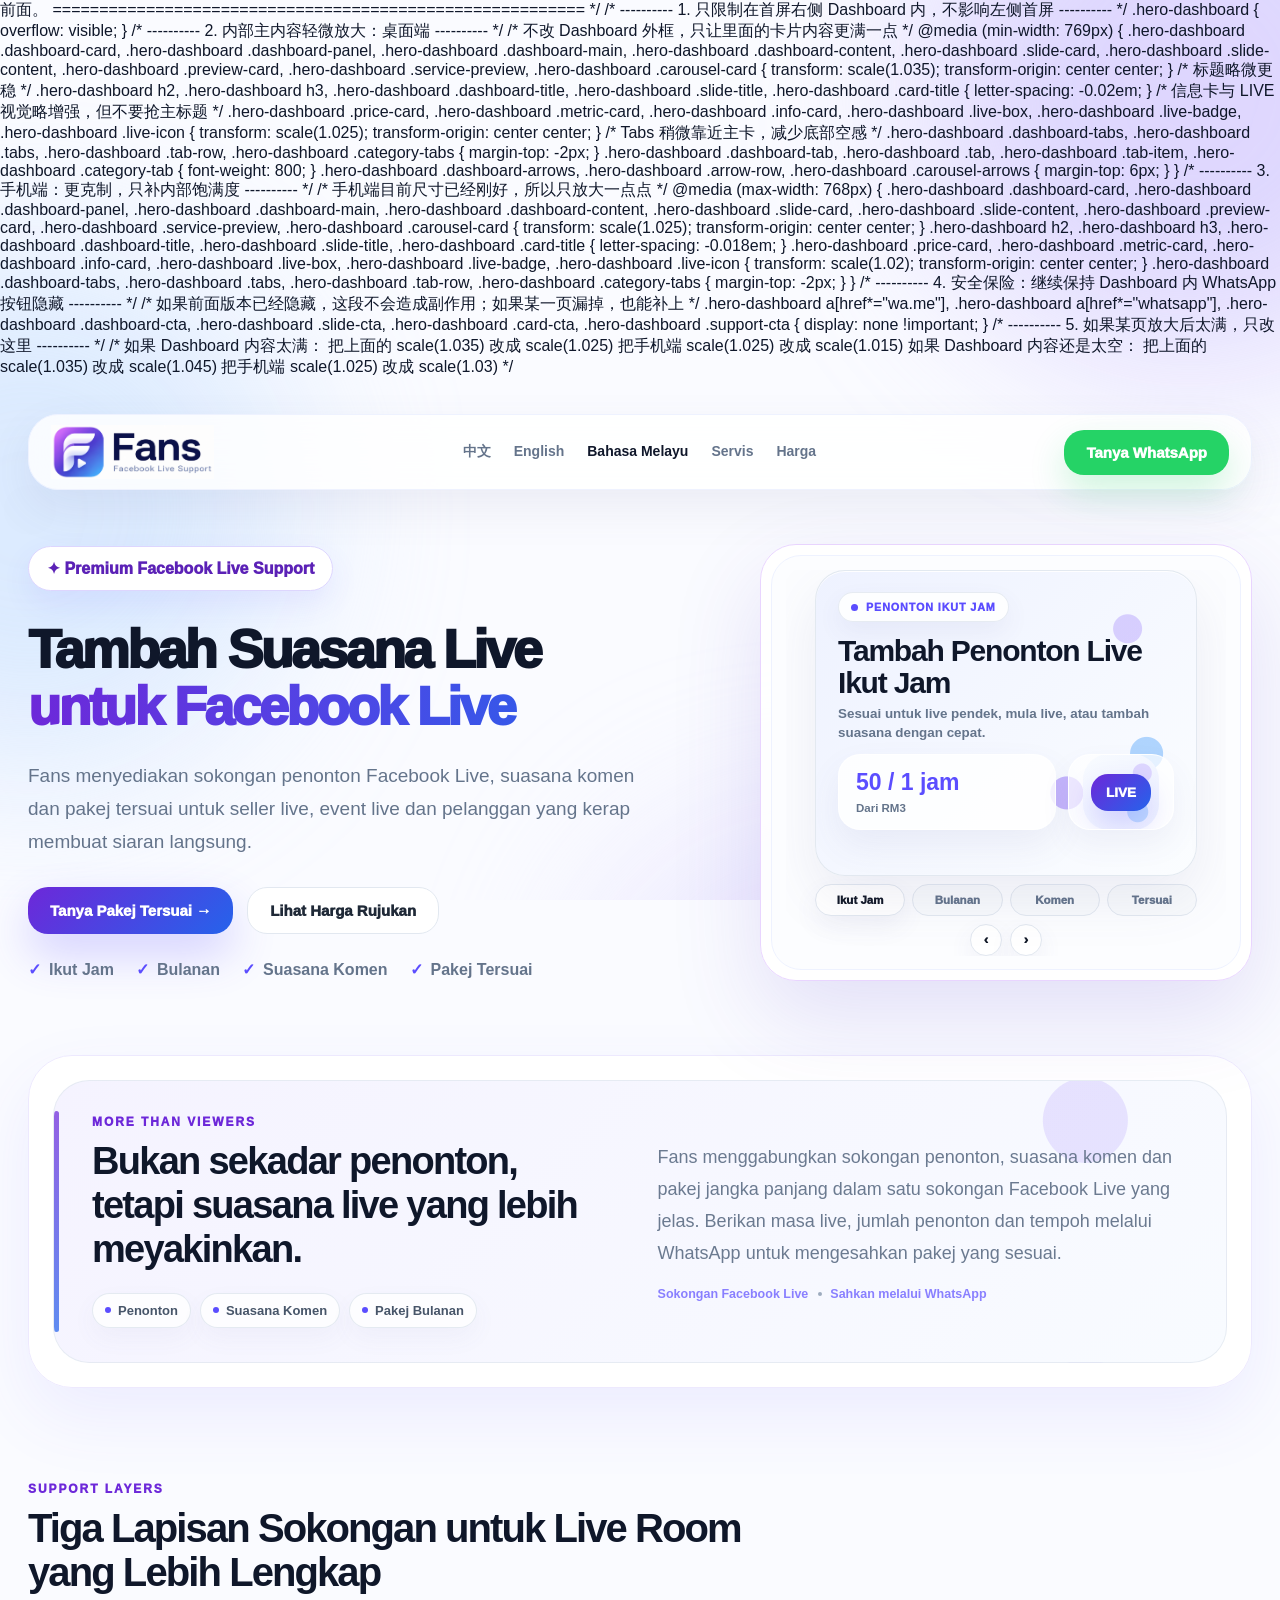
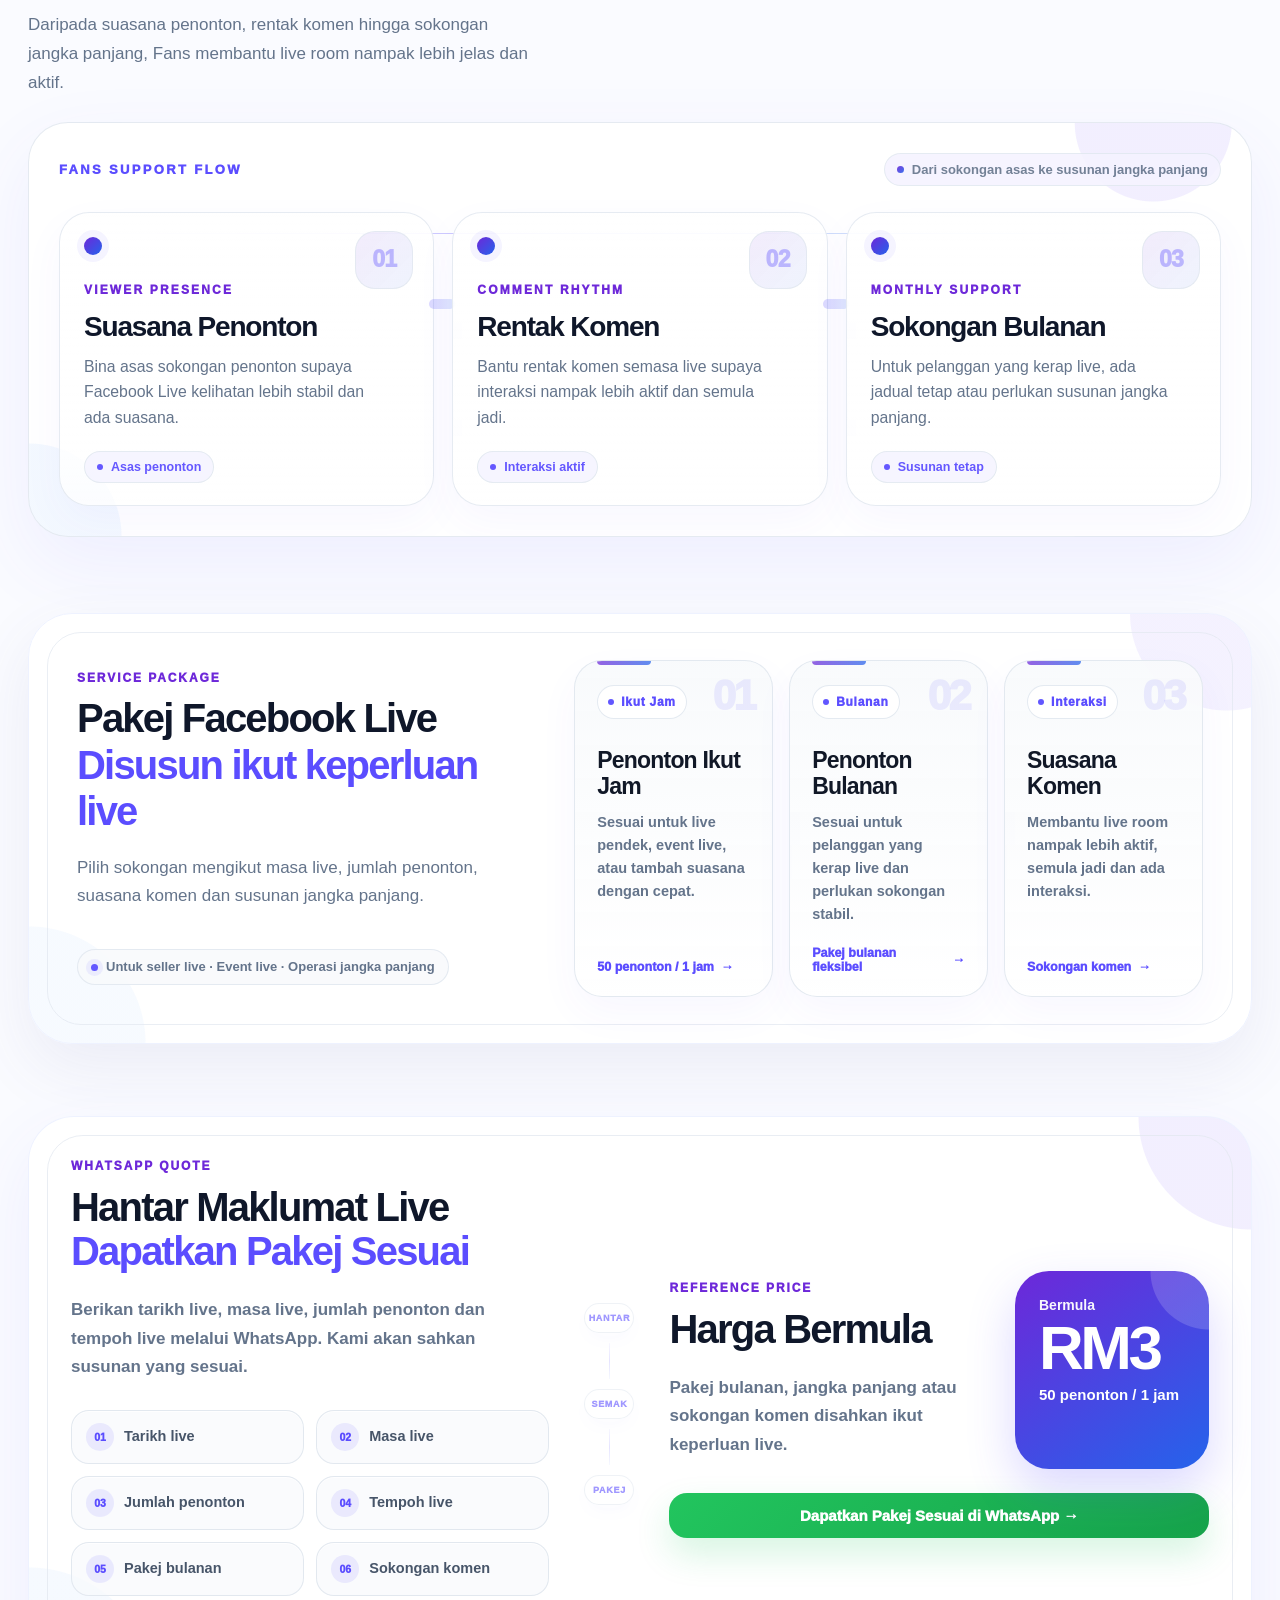
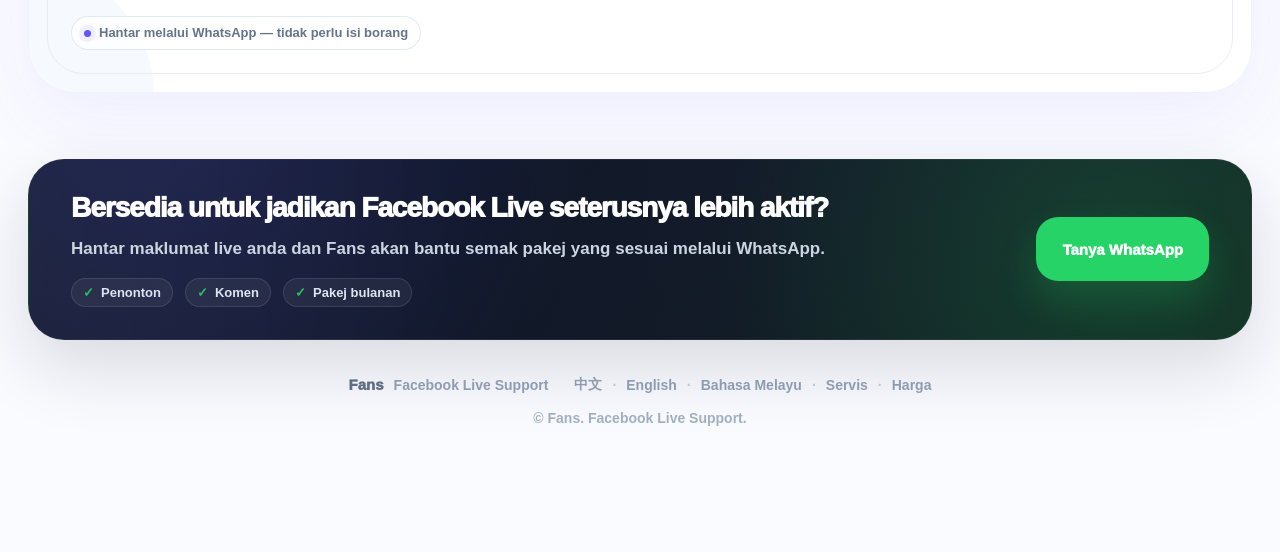
==== commit 507f0a8d: "Update bahasa.html" ====
--- a/bahasa.html
+++ b/bahasa.html
@@ -3949,6 +3949,154 @@
     font-size: 18px !important;
   }
 }
+
+  /* =========================================================
+   V6.18 Dashboard 内部内容轻微放大版
+   用途：
+   - Dashboard 外框尺寸保持不变
+   - 不恢复 Dashboard 内部 WhatsApp 按钮
+   - 只让 Dashboard 内部标题、说明、价格卡、LIVE 图标更饱满一点
+   - 适用于 index.html / english.html / bahasa.html
+   使用方法：
+   把本段 CSS 复制到每个页面的 </style> 前面。
+========================================================= */
+
+
+/* ---------- 1. 只限制在首屏右侧 Dashboard 内，不影响左侧首屏 ---------- */
+
+.hero-dashboard {
+  overflow: visible;
+}
+
+
+/* ---------- 2. 内部主内容轻微放大：桌面端 ---------- */
+/* 不改 Dashboard 外框，只让里面的卡片内容更满一点 */
+
+@media (min-width: 769px) {
+  .hero-dashboard .dashboard-card,
+  .hero-dashboard .dashboard-panel,
+  .hero-dashboard .dashboard-main,
+  .hero-dashboard .dashboard-content,
+  .hero-dashboard .slide-card,
+  .hero-dashboard .slide-content,
+  .hero-dashboard .preview-card,
+  .hero-dashboard .service-preview,
+  .hero-dashboard .carousel-card {
+    transform: scale(1.035);
+    transform-origin: center center;
+  }
+
+  /* 标题略微更稳 */
+  .hero-dashboard h2,
+  .hero-dashboard h3,
+  .hero-dashboard .dashboard-title,
+  .hero-dashboard .slide-title,
+  .hero-dashboard .card-title {
+    letter-spacing: -0.02em;
+  }
+
+  /* 信息卡与 LIVE 视觉略增强，但不要抢主标题 */
+  .hero-dashboard .price-card,
+  .hero-dashboard .metric-card,
+  .hero-dashboard .info-card,
+  .hero-dashboard .live-box,
+  .hero-dashboard .live-badge,
+  .hero-dashboard .live-icon {
+    transform: scale(1.025);
+    transform-origin: center center;
+  }
+
+  /* Tabs 稍微靠近主卡，减少底部空感 */
+  .hero-dashboard .dashboard-tabs,
+  .hero-dashboard .tabs,
+  .hero-dashboard .tab-row,
+  .hero-dashboard .category-tabs {
+    margin-top: -2px;
+  }
+
+  .hero-dashboard .dashboard-tab,
+  .hero-dashboard .tab,
+  .hero-dashboard .tab-item,
+  .hero-dashboard .category-tab {
+    font-weight: 800;
+  }
+
+  .hero-dashboard .dashboard-arrows,
+  .hero-dashboard .arrow-row,
+  .hero-dashboard .carousel-arrows {
+    margin-top: 6px;
+  }
+}
+
+
+/* ---------- 3. 手机端：更克制，只补内部饱满度 ---------- */
+/* 手机端目前尺寸已经刚好，所以只放大一点点 */
+
+@media (max-width: 768px) {
+  .hero-dashboard .dashboard-card,
+  .hero-dashboard .dashboard-panel,
+  .hero-dashboard .dashboard-main,
+  .hero-dashboard .dashboard-content,
+  .hero-dashboard .slide-card,
+  .hero-dashboard .slide-content,
+  .hero-dashboard .preview-card,
+  .hero-dashboard .service-preview,
+  .hero-dashboard .carousel-card {
+    transform: scale(1.025);
+    transform-origin: center center;
+  }
+
+  .hero-dashboard h2,
+  .hero-dashboard h3,
+  .hero-dashboard .dashboard-title,
+  .hero-dashboard .slide-title,
+  .hero-dashboard .card-title {
+    letter-spacing: -0.018em;
+  }
+
+  .hero-dashboard .price-card,
+  .hero-dashboard .metric-card,
+  .hero-dashboard .info-card,
+  .hero-dashboard .live-box,
+  .hero-dashboard .live-badge,
+  .hero-dashboard .live-icon {
+    transform: scale(1.02);
+    transform-origin: center center;
+  }
+
+  .hero-dashboard .dashboard-tabs,
+  .hero-dashboard .tabs,
+  .hero-dashboard .tab-row,
+  .hero-dashboard .category-tabs {
+    margin-top: -2px;
+  }
+}
+
+
+/* ---------- 4. 安全保险：继续保持 Dashboard 内 WhatsApp 按钮隐藏 ---------- */
+/* 如果前面版本已经隐藏，这段不会造成副作用；如果某一页漏掉，也能补上 */
+
+.hero-dashboard a[href*="wa.me"],
+.hero-dashboard a[href*="whatsapp"],
+.hero-dashboard .dashboard-cta,
+.hero-dashboard .slide-cta,
+.hero-dashboard .card-cta,
+.hero-dashboard .support-cta {
+  display: none !important;
+}
+
+
+/* ---------- 5. 如果某页放大后太满，只改这里 ---------- */
+/*
+如果 Dashboard 内容太满：
+把上面的 scale(1.035) 改成 scale(1.025)
+把手机端 scale(1.025) 改成 scale(1.015)
+
+如果 Dashboard 内容还是太空：
+把上面的 scale(1.035) 改成 scale(1.045)
+把手机端 scale(1.025) 改成 scale(1.03)
+*/
+
 
 </style>
 </head>
@@ -4234,4 +4382,4 @@
 </script>
 
 </body>
-</html>+</html>
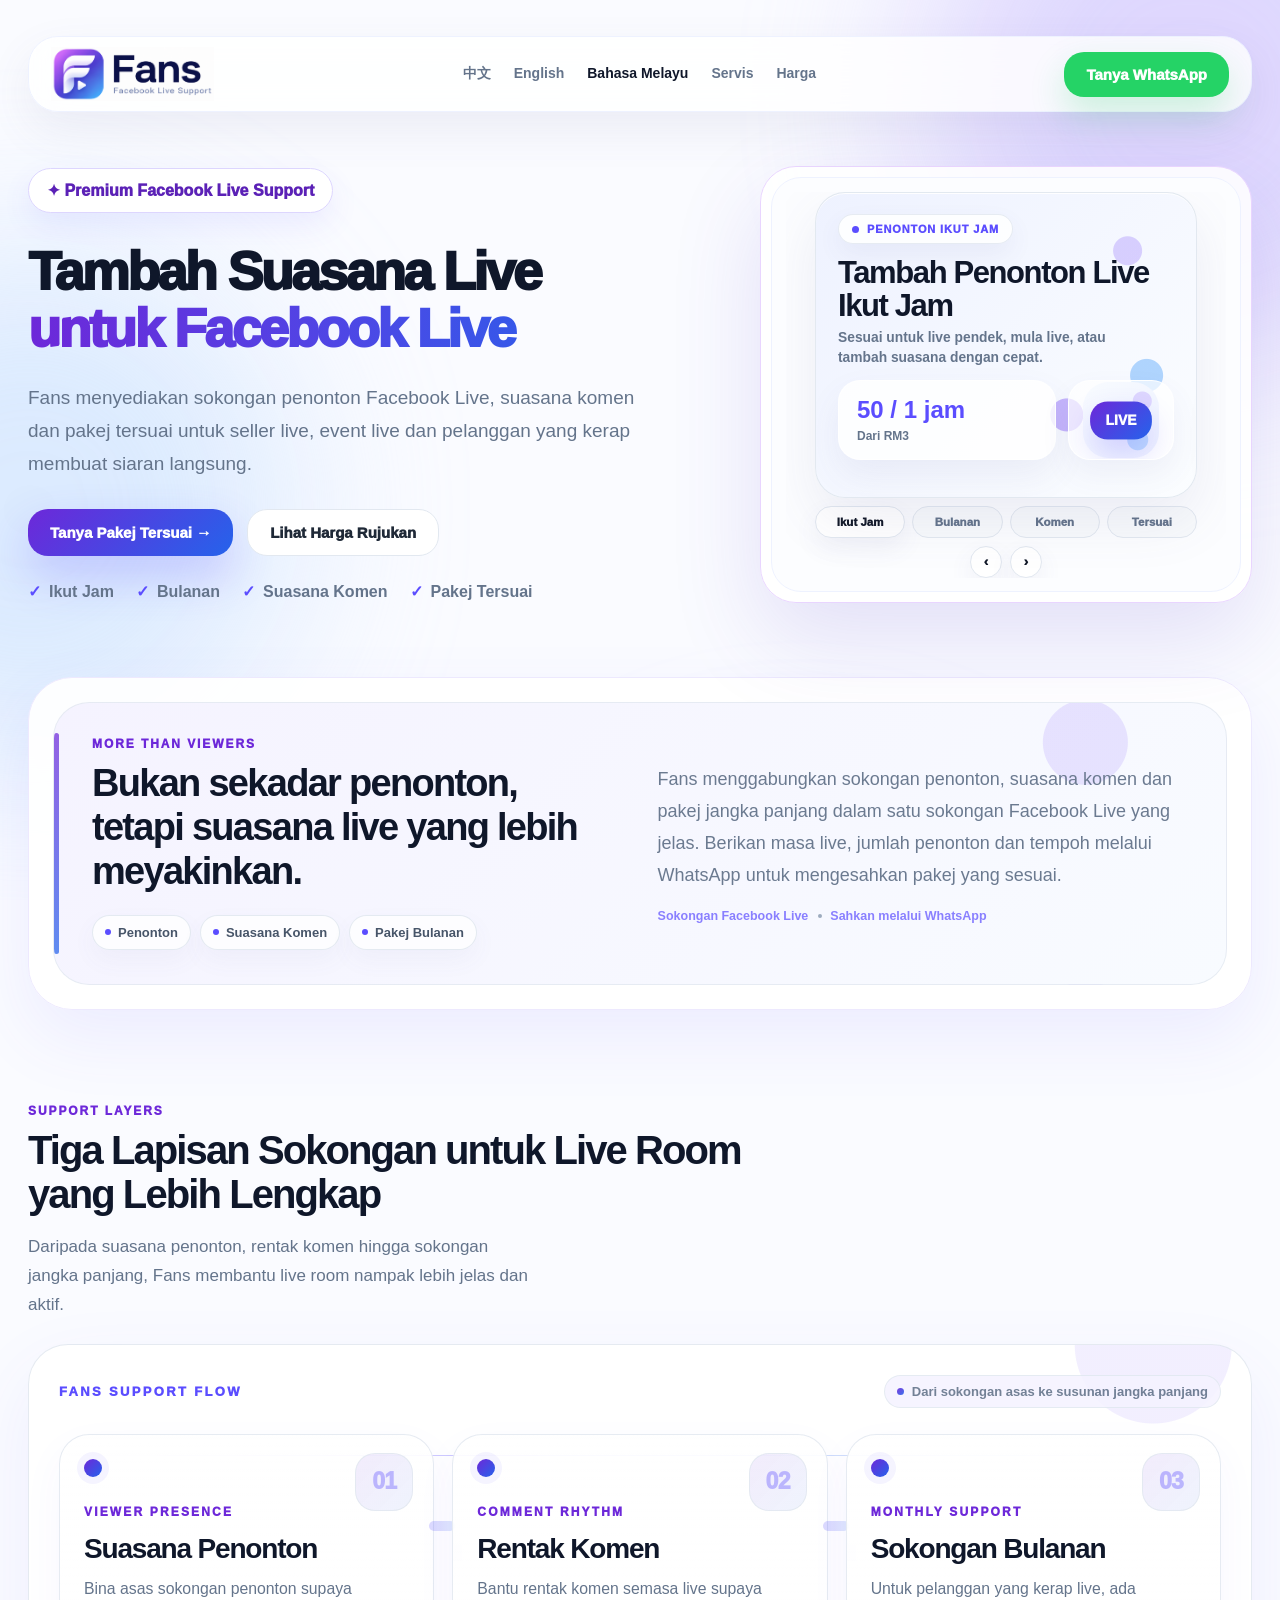
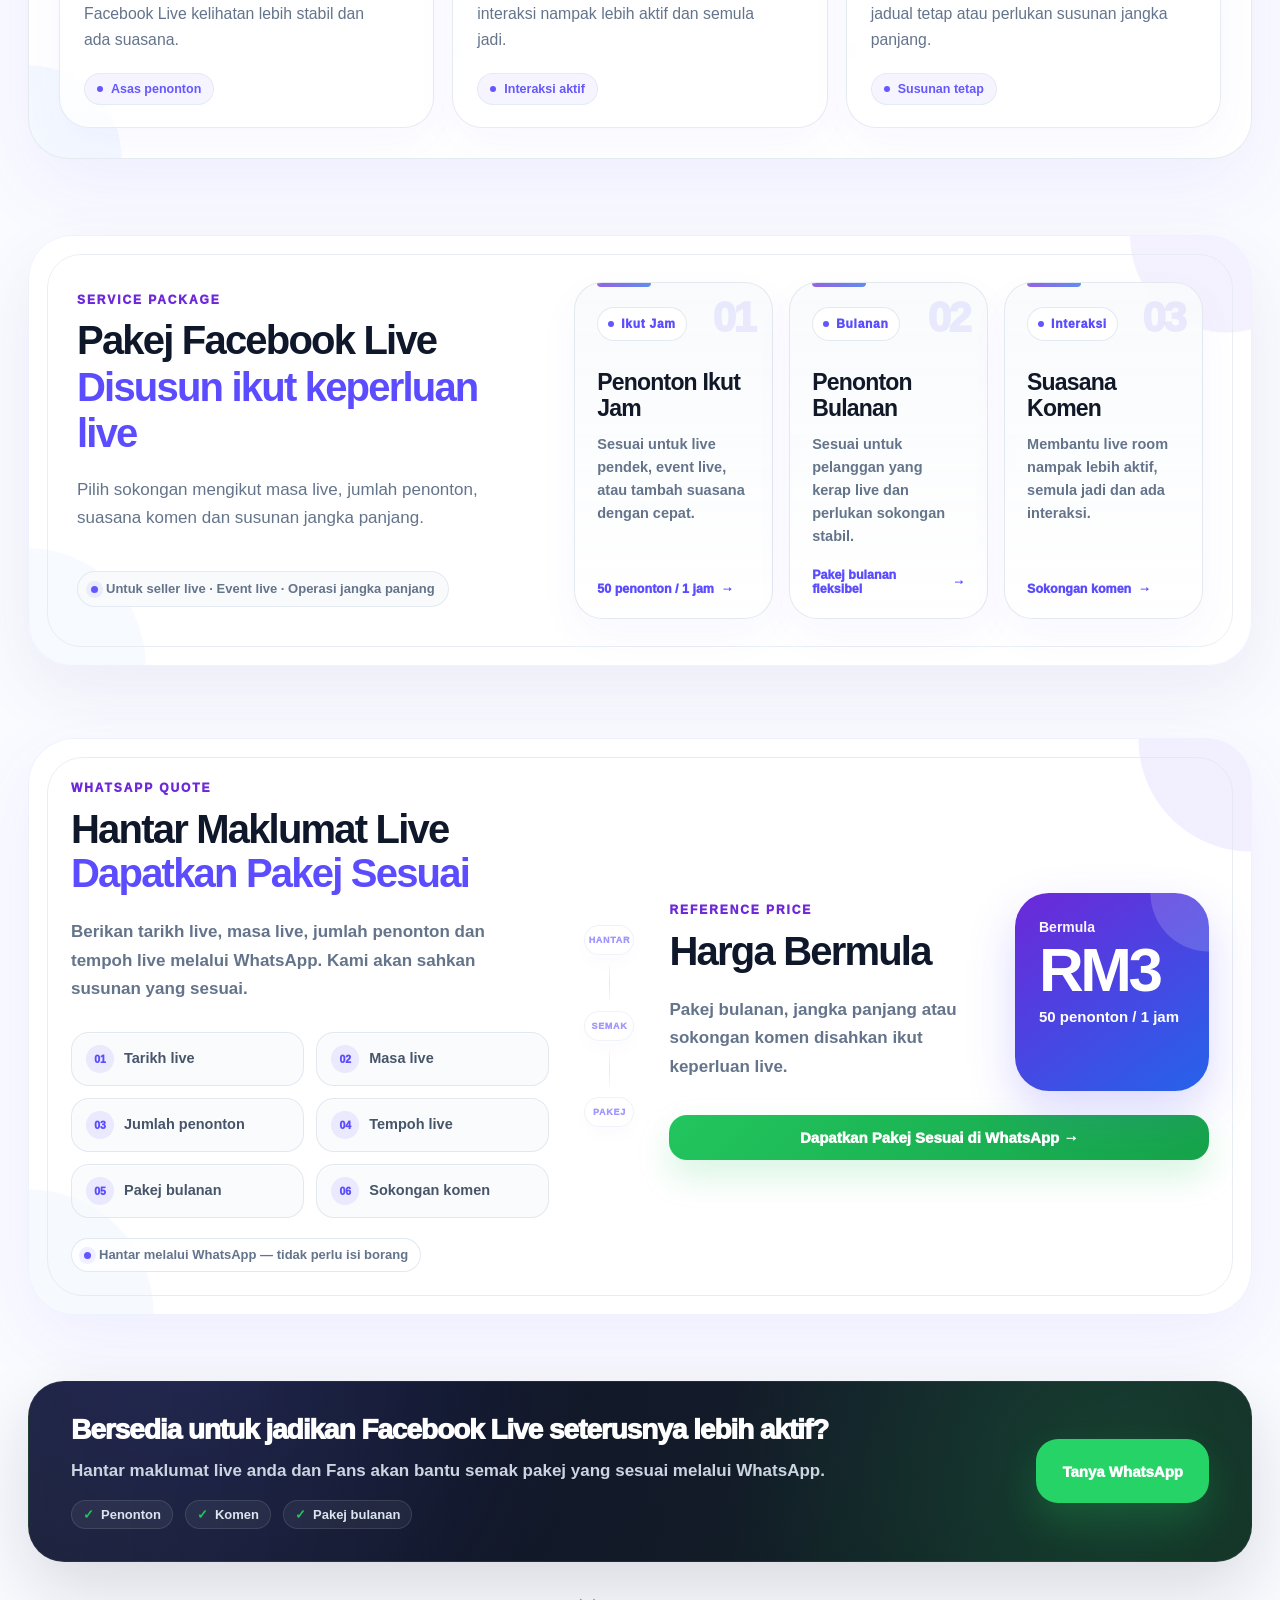
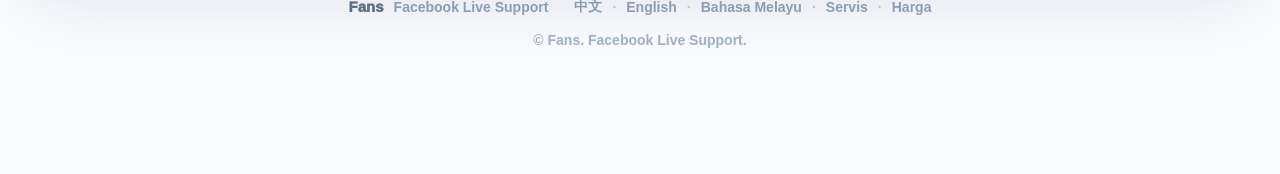
==== commit e7fdacd1: "Update bahasa.html" ====
--- a/bahasa.html
+++ b/bahasa.html
@@ -3950,153 +3950,91 @@
   }
 }
 
-  /* =========================================================
-   V6.18 Dashboard 内部内容轻微放大版
-   用途：
-   - Dashboard 外框尺寸保持不变
+
+/* =========================================================
+   V6.18 Dashboard 内部内容轻微放大修复版
+   说明：
+   - 修复之前 CSS 注释里出现 HTML 结束标签导致 CSS 文字跑到页面上方的问题
+   - 只影响首屏右侧 Dashboard / min-carousel
    - 不恢复 Dashboard 内部 WhatsApp 按钮
-   - 只让 Dashboard 内部标题、说明、价格卡、LIVE 图标更饱满一点
-   - 适用于 index.html / english.html / bahasa.html
-   使用方法：
-   把本段 CSS 复制到每个页面的 </style> 前面。
+   - 外框尺寸保持不变，只让内部标题、说明、价格卡和 LIVE 图标更饱满
 ========================================================= */
 
-
-/* ---------- 1. 只限制在首屏右侧 Dashboard 内，不影响左侧首屏 ---------- */
-
-.hero-dashboard {
-  overflow: visible;
-}
-
-
-/* ---------- 2. 内部主内容轻微放大：桌面端 ---------- */
-/* 不改 Dashboard 外框，只让里面的卡片内容更满一点 */
-
-@media (min-width: 769px) {
-  .hero-dashboard .dashboard-card,
-  .hero-dashboard .dashboard-panel,
-  .hero-dashboard .dashboard-main,
-  .hero-dashboard .dashboard-content,
-  .hero-dashboard .slide-card,
-  .hero-dashboard .slide-content,
-  .hero-dashboard .preview-card,
-  .hero-dashboard .service-preview,
-  .hero-dashboard .carousel-card {
-    transform: scale(1.035);
+@media (min-width: 981px){
+  .hero > .panel .min-slide h3{
+    font-size: 31px !important;
+    line-height: 1.06 !important;
+    letter-spacing: -0.045em !important;
+  }
+
+  .hero > .panel .min-slide p{
+    font-size: 13.8px !important;
+    line-height: 1.5 !important;
+  }
+
+  .hero > .panel .min-label{
+    font-size: 11px !important;
+    padding: 8px 13px !important;
+  }
+
+  .hero > .panel .min-stat{
+    padding: 16px 18px !important;
+  }
+
+  .hero > .panel .min-stat b{
+    font-size: 24px !important;
+    line-height: 1.1 !important;
+  }
+
+  .hero > .panel .min-stat span{
+    font-size: 12px !important;
+  }
+
+  .hero > .panel .min-live{
+    transform: scale(1.03);
     transform-origin: center center;
   }
-
-  /* 标题略微更稳 */
-  .hero-dashboard h2,
-  .hero-dashboard h3,
-  .hero-dashboard .dashboard-title,
-  .hero-dashboard .slide-title,
-  .hero-dashboard .card-title {
-    letter-spacing: -0.02em;
-  }
-
-  /* 信息卡与 LIVE 视觉略增强，但不要抢主标题 */
-  .hero-dashboard .price-card,
-  .hero-dashboard .metric-card,
-  .hero-dashboard .info-card,
-  .hero-dashboard .live-box,
-  .hero-dashboard .live-badge,
-  .hero-dashboard .live-icon {
-    transform: scale(1.025);
-    transform-origin: center center;
-  }
-
-  /* Tabs 稍微靠近主卡，减少底部空感 */
-  .hero-dashboard .dashboard-tabs,
-  .hero-dashboard .tabs,
-  .hero-dashboard .tab-row,
-  .hero-dashboard .category-tabs {
-    margin-top: -2px;
-  }
-
-  .hero-dashboard .dashboard-tab,
-  .hero-dashboard .tab,
-  .hero-dashboard .tab-item,
-  .hero-dashboard .category-tab {
-    font-weight: 800;
-  }
-
-  .hero-dashboard .dashboard-arrows,
-  .hero-dashboard .arrow-row,
-  .hero-dashboard .carousel-arrows {
-    margin-top: 6px;
-  }
-}
-
-
-/* ---------- 3. 手机端：更克制，只补内部饱满度 ---------- */
-/* 手机端目前尺寸已经刚好，所以只放大一点点 */
-
-@media (max-width: 768px) {
-  .hero-dashboard .dashboard-card,
-  .hero-dashboard .dashboard-panel,
-  .hero-dashboard .dashboard-main,
-  .hero-dashboard .dashboard-content,
-  .hero-dashboard .slide-card,
-  .hero-dashboard .slide-content,
-  .hero-dashboard .preview-card,
-  .hero-dashboard .service-preview,
-  .hero-dashboard .carousel-card {
-    transform: scale(1.025);
-    transform-origin: center center;
-  }
-
-  .hero-dashboard h2,
-  .hero-dashboard h3,
-  .hero-dashboard .dashboard-title,
-  .hero-dashboard .slide-title,
-  .hero-dashboard .card-title {
-    letter-spacing: -0.018em;
-  }
-
-  .hero-dashboard .price-card,
-  .hero-dashboard .metric-card,
-  .hero-dashboard .info-card,
-  .hero-dashboard .live-box,
-  .hero-dashboard .live-badge,
-  .hero-dashboard .live-icon {
+}
+
+@media (max-width: 980px){
+  .hero > .panel .min-slide h3{
+    font-size: 26px !important;
+    line-height: 1.08 !important;
+    letter-spacing: -0.04em !important;
+  }
+
+  .hero > .panel .min-slide p{
+    font-size: 13.3px !important;
+    line-height: 1.46 !important;
+  }
+
+  .hero > .panel .min-label{
+    font-size: 11px !important;
+  }
+
+  .hero > .panel .min-stat b{
+    font-size: 20px !important;
+  }
+
+  .hero > .panel .min-live{
     transform: scale(1.02);
     transform-origin: center center;
   }
-
-  .hero-dashboard .dashboard-tabs,
-  .hero-dashboard .tabs,
-  .hero-dashboard .tab-row,
-  .hero-dashboard .category-tabs {
-    margin-top: -2px;
-  }
-}
-
-
-/* ---------- 4. 安全保险：继续保持 Dashboard 内 WhatsApp 按钮隐藏 ---------- */
-/* 如果前面版本已经隐藏，这段不会造成副作用；如果某一页漏掉，也能补上 */
-
-.hero-dashboard a[href*="wa.me"],
-.hero-dashboard a[href*="whatsapp"],
-.hero-dashboard .dashboard-cta,
-.hero-dashboard .slide-cta,
-.hero-dashboard .card-cta,
-.hero-dashboard .support-cta {
-  display: none !important;
-}
-
-
-/* ---------- 5. 如果某页放大后太满，只改这里 ---------- */
-/*
-如果 Dashboard 内容太满：
-把上面的 scale(1.035) 改成 scale(1.025)
-把手机端 scale(1.025) 改成 scale(1.015)
-
-如果 Dashboard 内容还是太空：
-把上面的 scale(1.035) 改成 scale(1.045)
-把手机端 scale(1.025) 改成 scale(1.03)
-*/
-
+}
+
+@media (max-width: 430px){
+  .hero > .panel .min-slide h3{
+    font-size: 24px !important;
+  }
+
+  .hero > .panel .min-slide p{
+    font-size: 13px !important;
+  }
+
+  .hero > .panel .min-stat b{
+    font-size: 19px !important;
+  }
+}
 
 </style>
 </head>
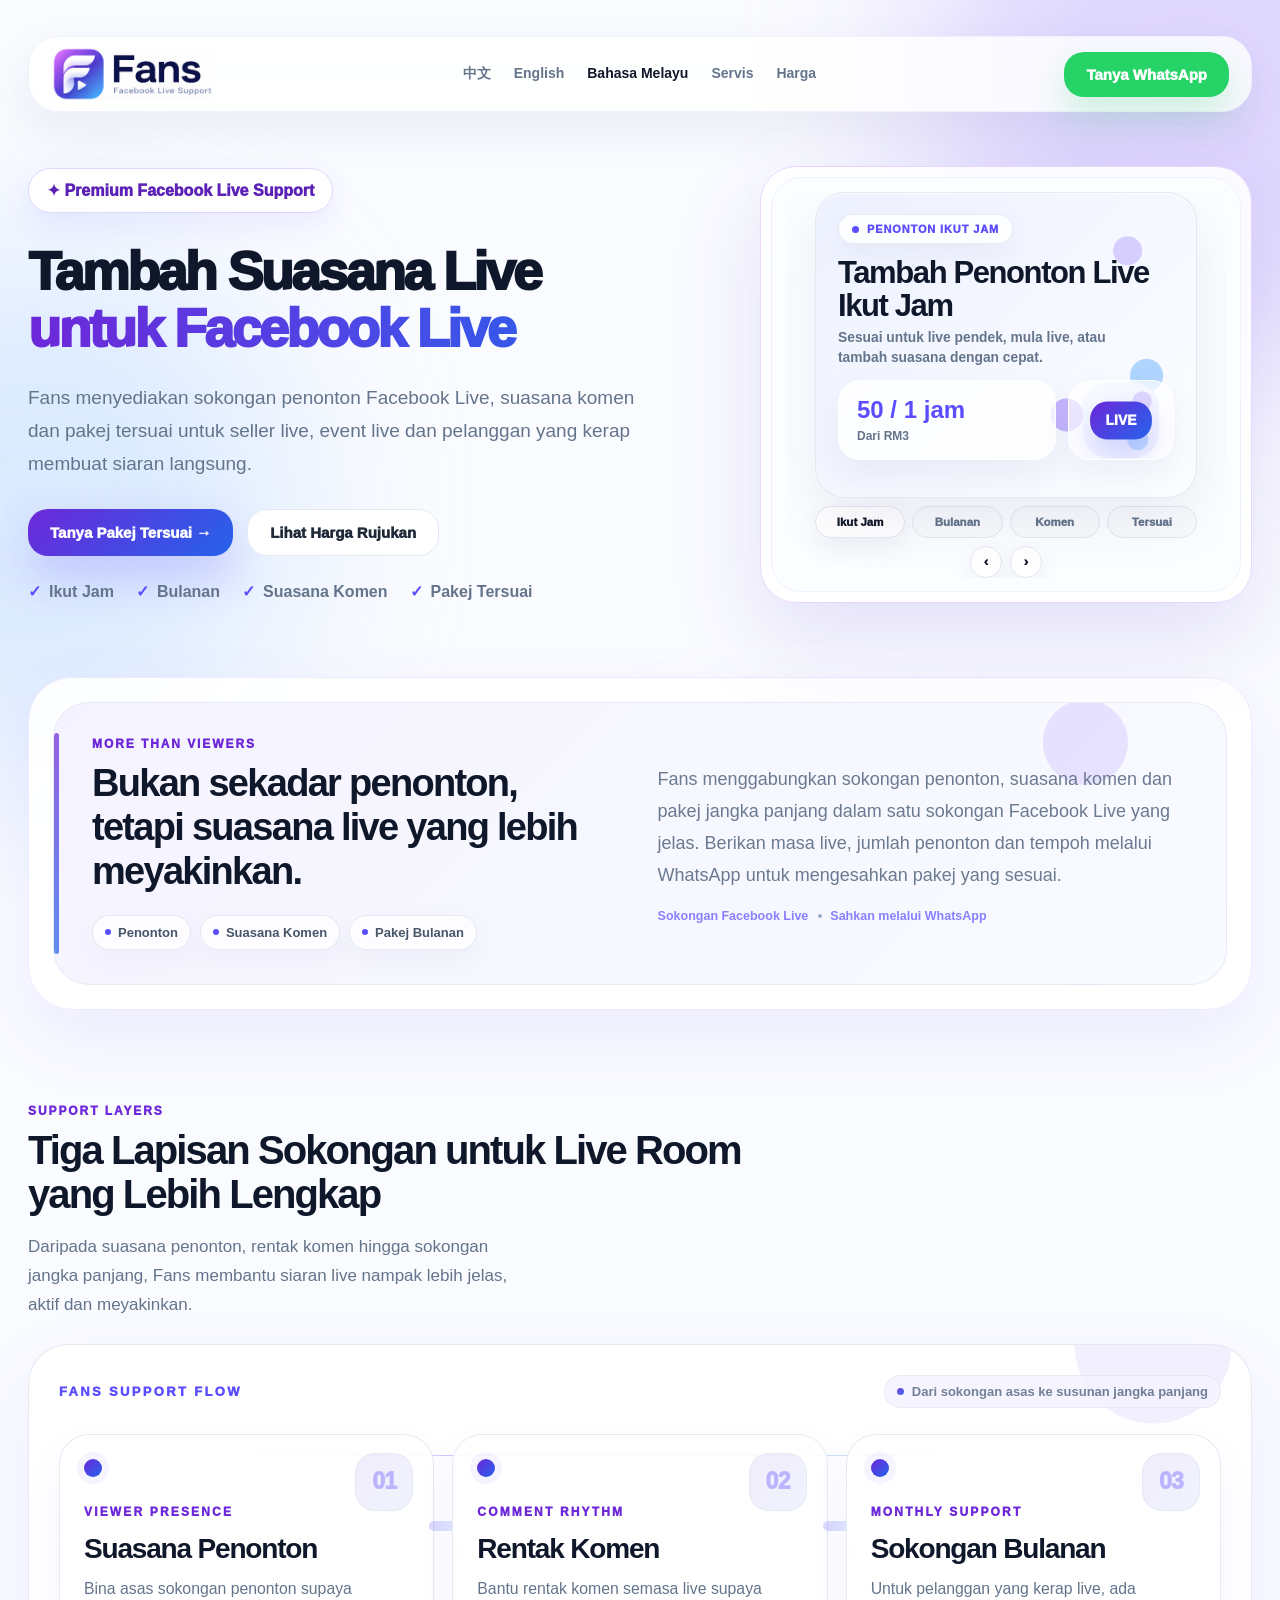
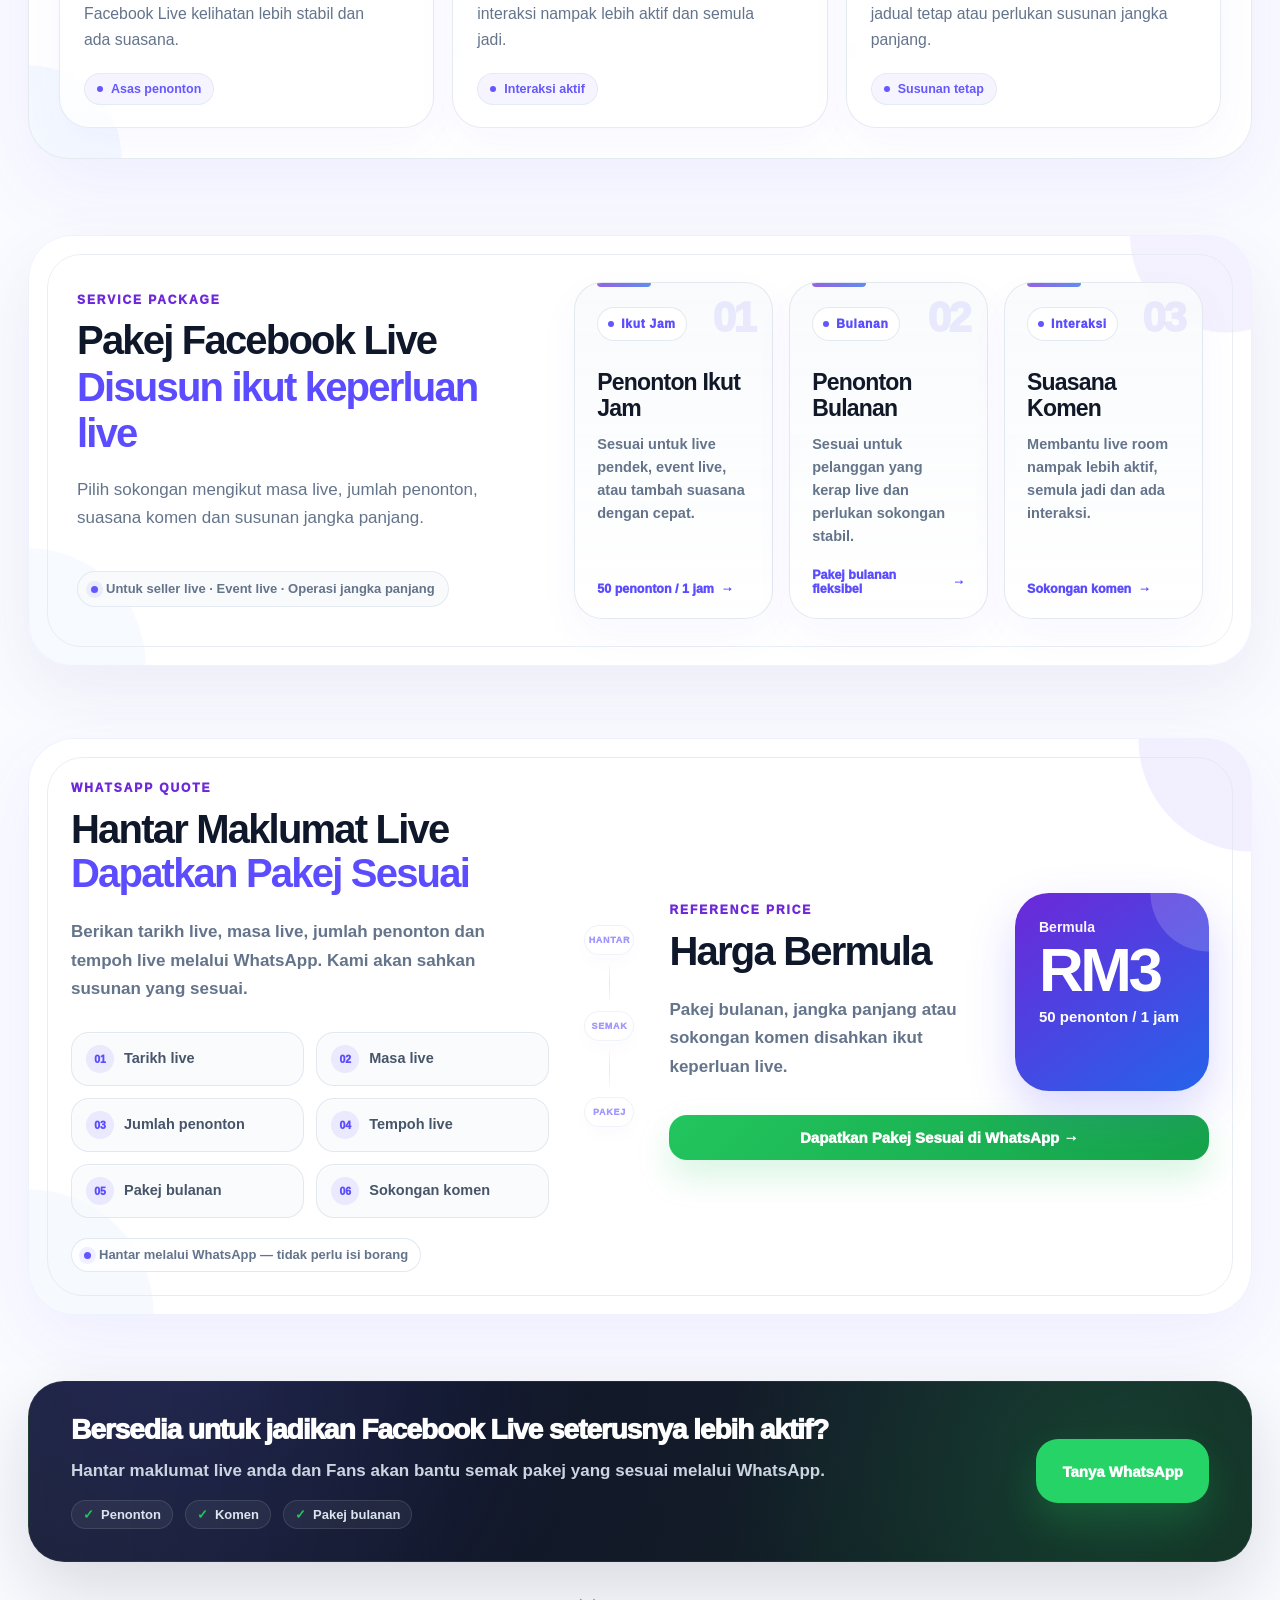
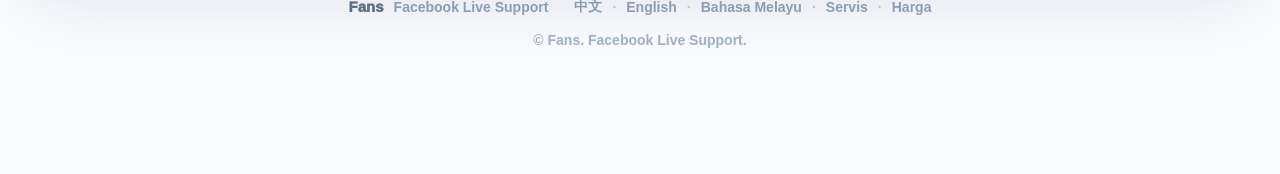
==== commit 6c5949bf: "Add files via upload" ====
--- a/bahasa.html
+++ b/bahasa.html
@@ -4138,7 +4138,7 @@
       <div class="kicker">Support Layers</div>
       <h2>Tiga Lapisan Sokongan untuk Live Room yang Lebih Lengkap</h2>
     </div>
-    <p>Daripada suasana penonton, rentak komen hingga sokongan jangka panjang, Fans membantu live room nampak lebih jelas dan aktif.</p>
+    <p>Daripada suasana penonton, rentak komen hingga sokongan jangka panjang, Fans membantu siaran live nampak lebih jelas, aktif dan meyakinkan.</p>
   </div>
 
   <div class="layerSystem">
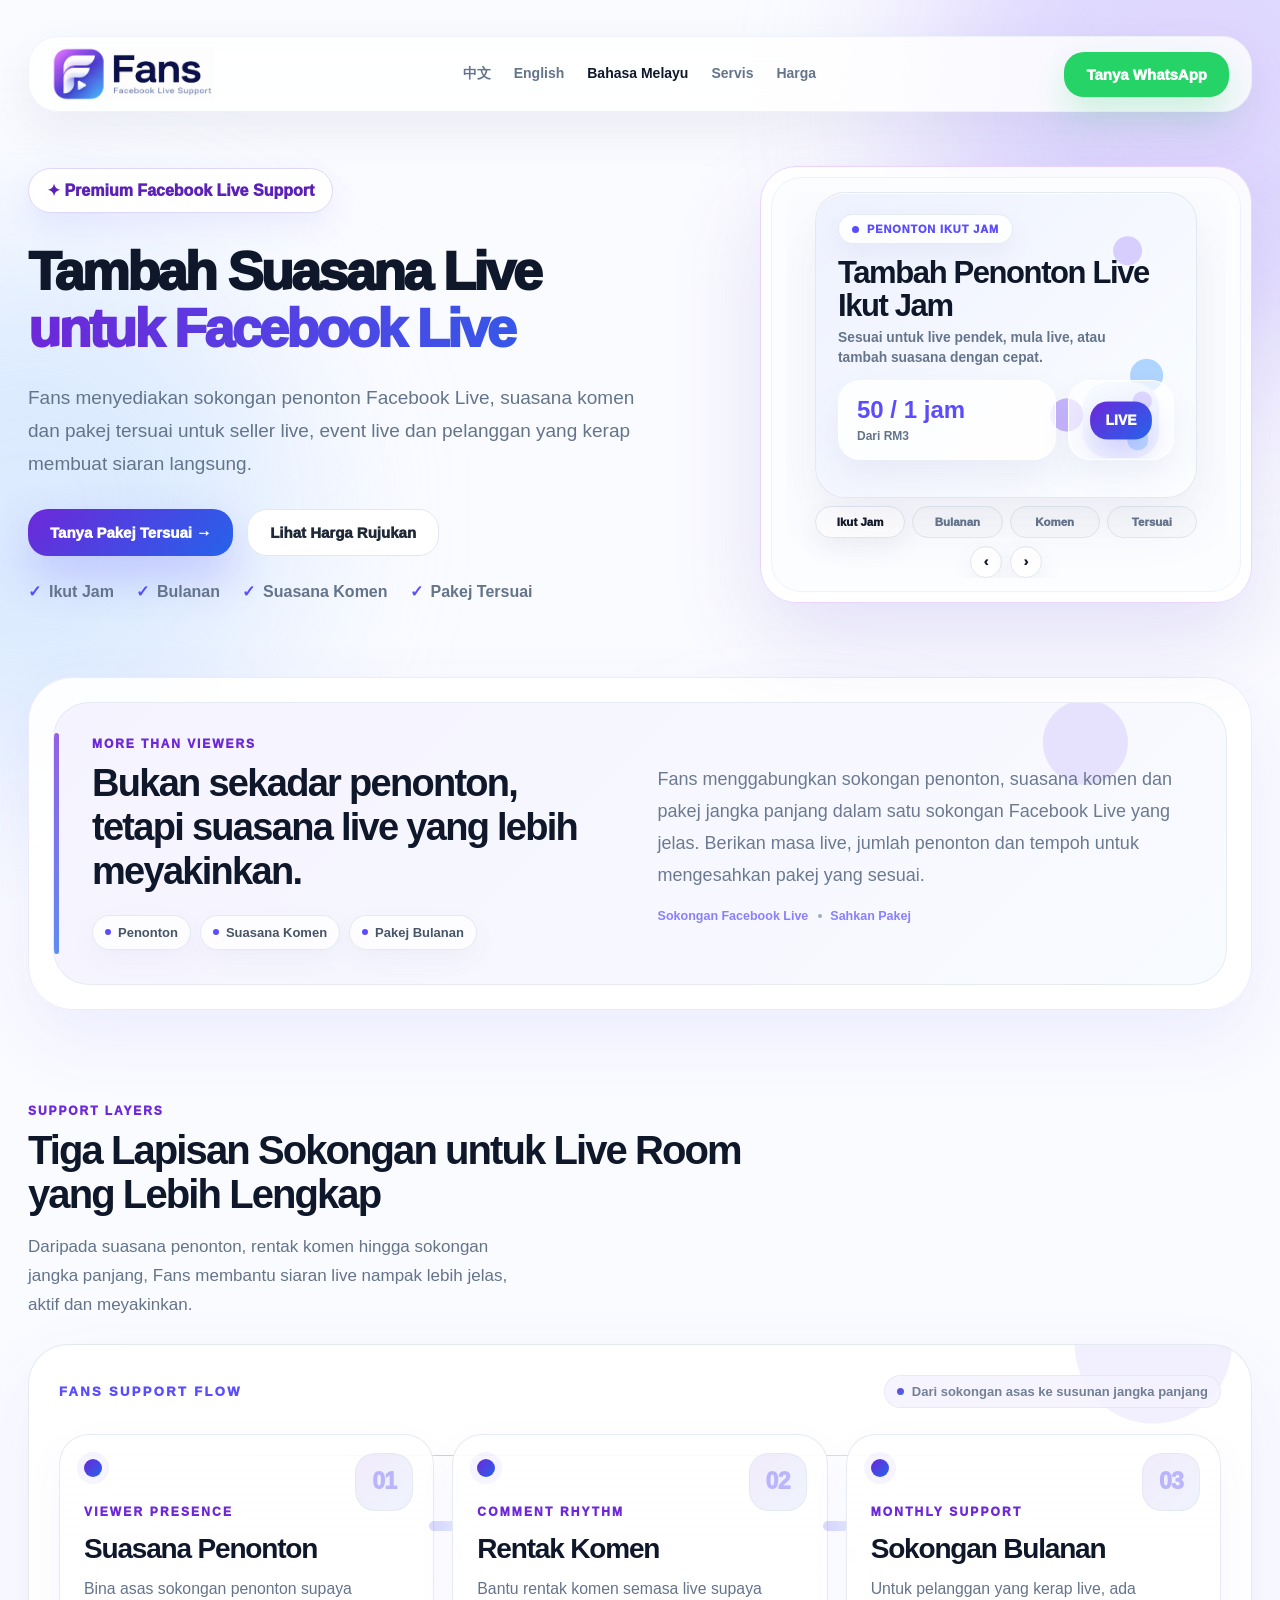
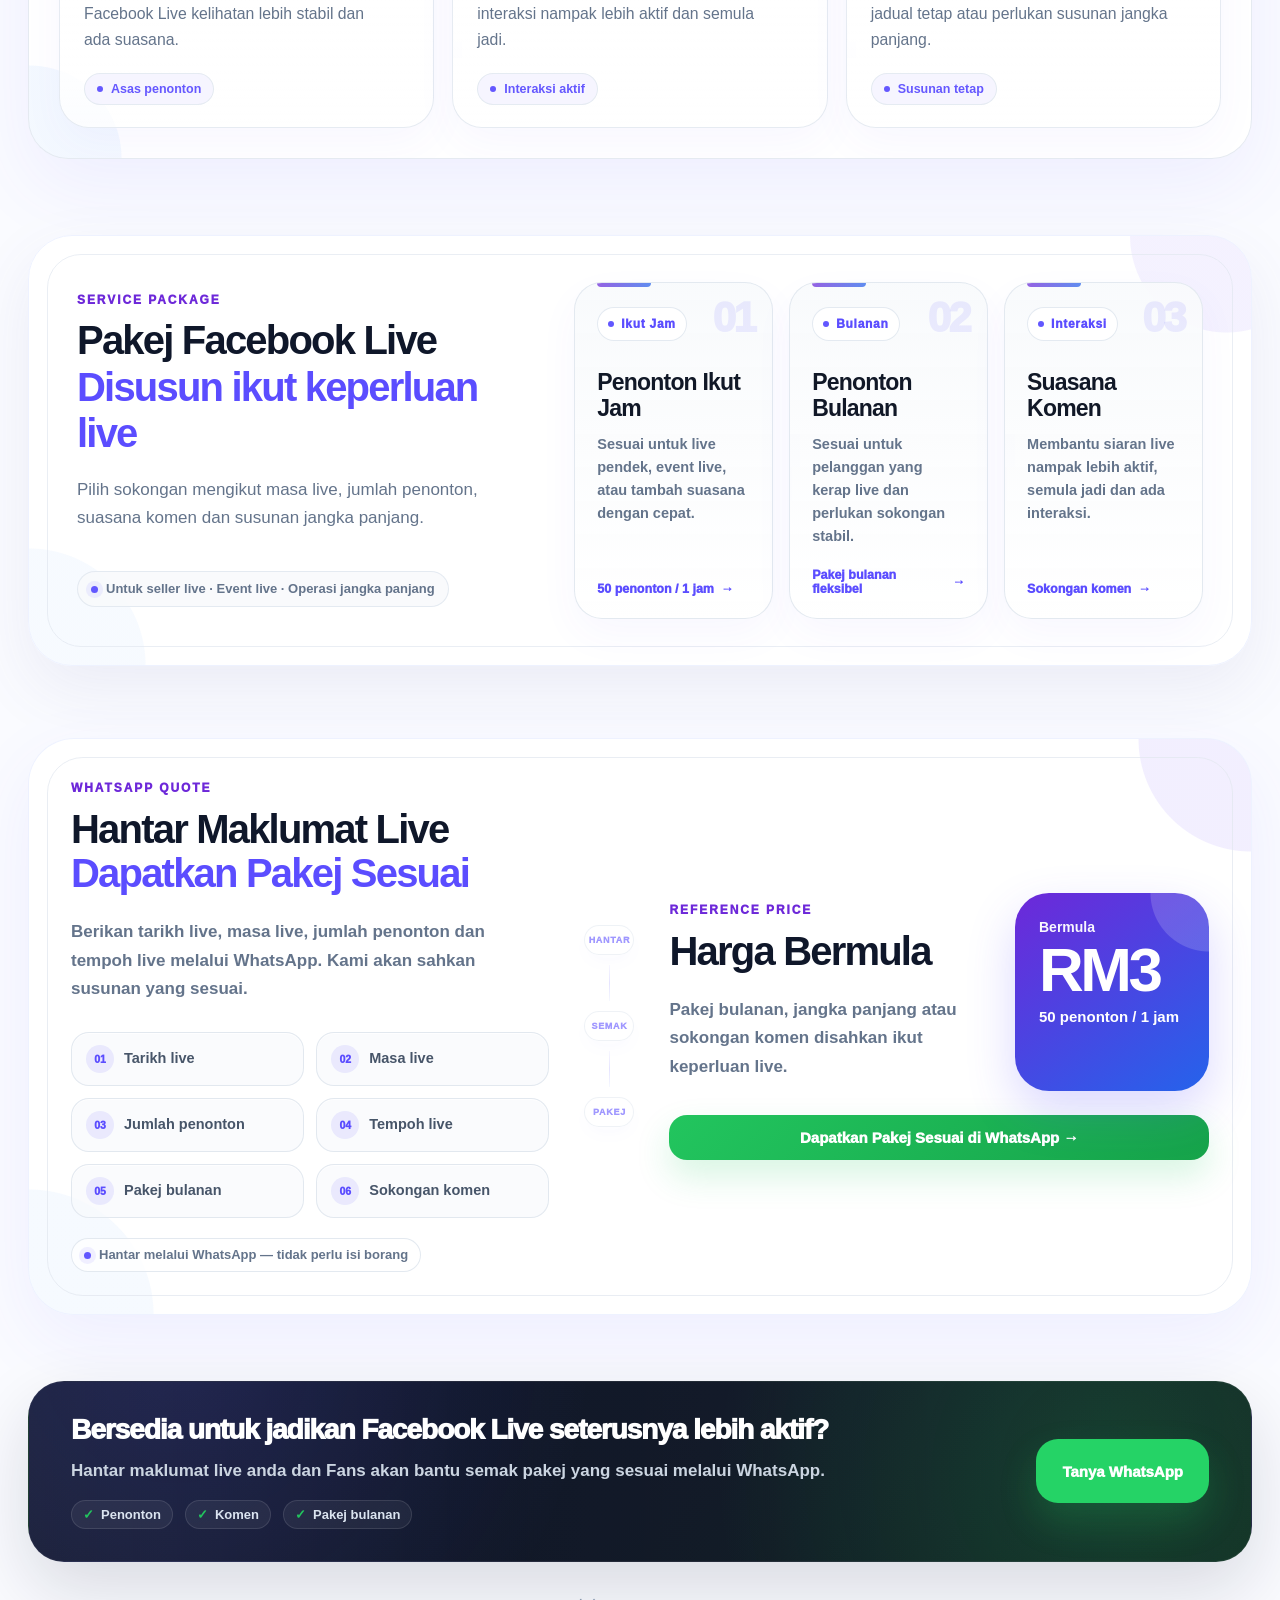
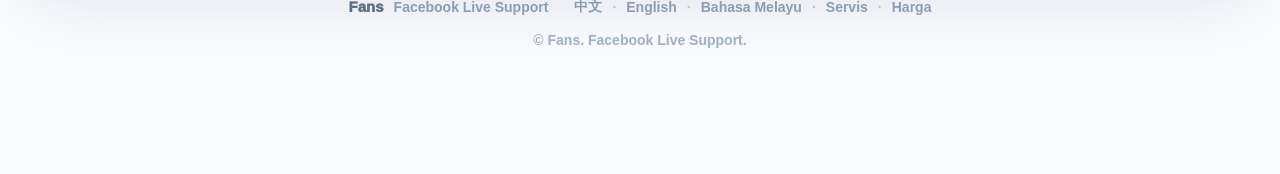
==== commit 5386fe23: "Add files via upload" ====
--- a/bahasa.html
+++ b/bahasa.html
@@ -4039,6 +4039,7 @@
 </style>
 </head>
 <body>
+<!-- v6.21-trilingual-clean-sync -->
 <!-- v6.17-dashboard-compact-no-dashboard-footer-whatsapp -->
 <div class="bg"><div class="blob b1"></div><div class="blob b2"></div><div class="blob b3"></div></div>
 <div class="wrap">
@@ -4089,7 +4090,7 @@
         <article class="min-slide">
           <div class="min-label">SOKONGAN KOMEN</div>
           <h3>Suasana Komen Live</h3>
-          <p>Bantu live room nampak lebih aktif dan ada interaksi.</p>
+          <p>Bantu siaran live nampak lebih aktif dan ada interaksi.</p>
           <div class="min-body">
             <div class="min-stat"><b>Sokongan komen</b><span>Boleh gabung</span></div>
             <div class="min-visual" aria-hidden="true"><div class="min-live">LIVE</div></div>
@@ -4127,8 +4128,8 @@
       <div class="conceptchips"><span>Penonton</span><span>Suasana Komen</span><span>Pakej Bulanan</span></div>
     </div>
     <div class="concepttext">
-      <p>Fans menggabungkan sokongan penonton, suasana komen dan pakej jangka panjang dalam satu sokongan Facebook Live yang jelas. Berikan masa live, jumlah penonton dan tempoh melalui WhatsApp untuk mengesahkan pakej yang sesuai.</p>
-      <div class="conceptmini"><span>Sokongan Facebook Live</span><span>Sahkan melalui WhatsApp</span></div>
+      <p>Fans menggabungkan sokongan penonton, suasana komen dan pakej jangka panjang dalam satu sokongan Facebook Live yang jelas. Berikan masa live, jumlah penonton dan tempoh untuk mengesahkan pakej yang sesuai.</p>
+      <div class="conceptmini"><span>Sokongan Facebook Live</span><span>Sahkan Pakej</span></div>
     </div>
   </div>
 </section>
@@ -4194,7 +4195,7 @@
     <div class="svc" data-svc="03">
       <div class="svcTop"><span>Interaksi</span></div>
       <b>Suasana Komen</b>
-      <span>Membantu live room nampak lebih aktif, semula jadi dan ada interaksi.</span>
+      <span>Membantu siaran live nampak lebih aktif, semula jadi dan ada interaksi.</span>
       <em>Sokongan komen</em>
     </div>
   </div>
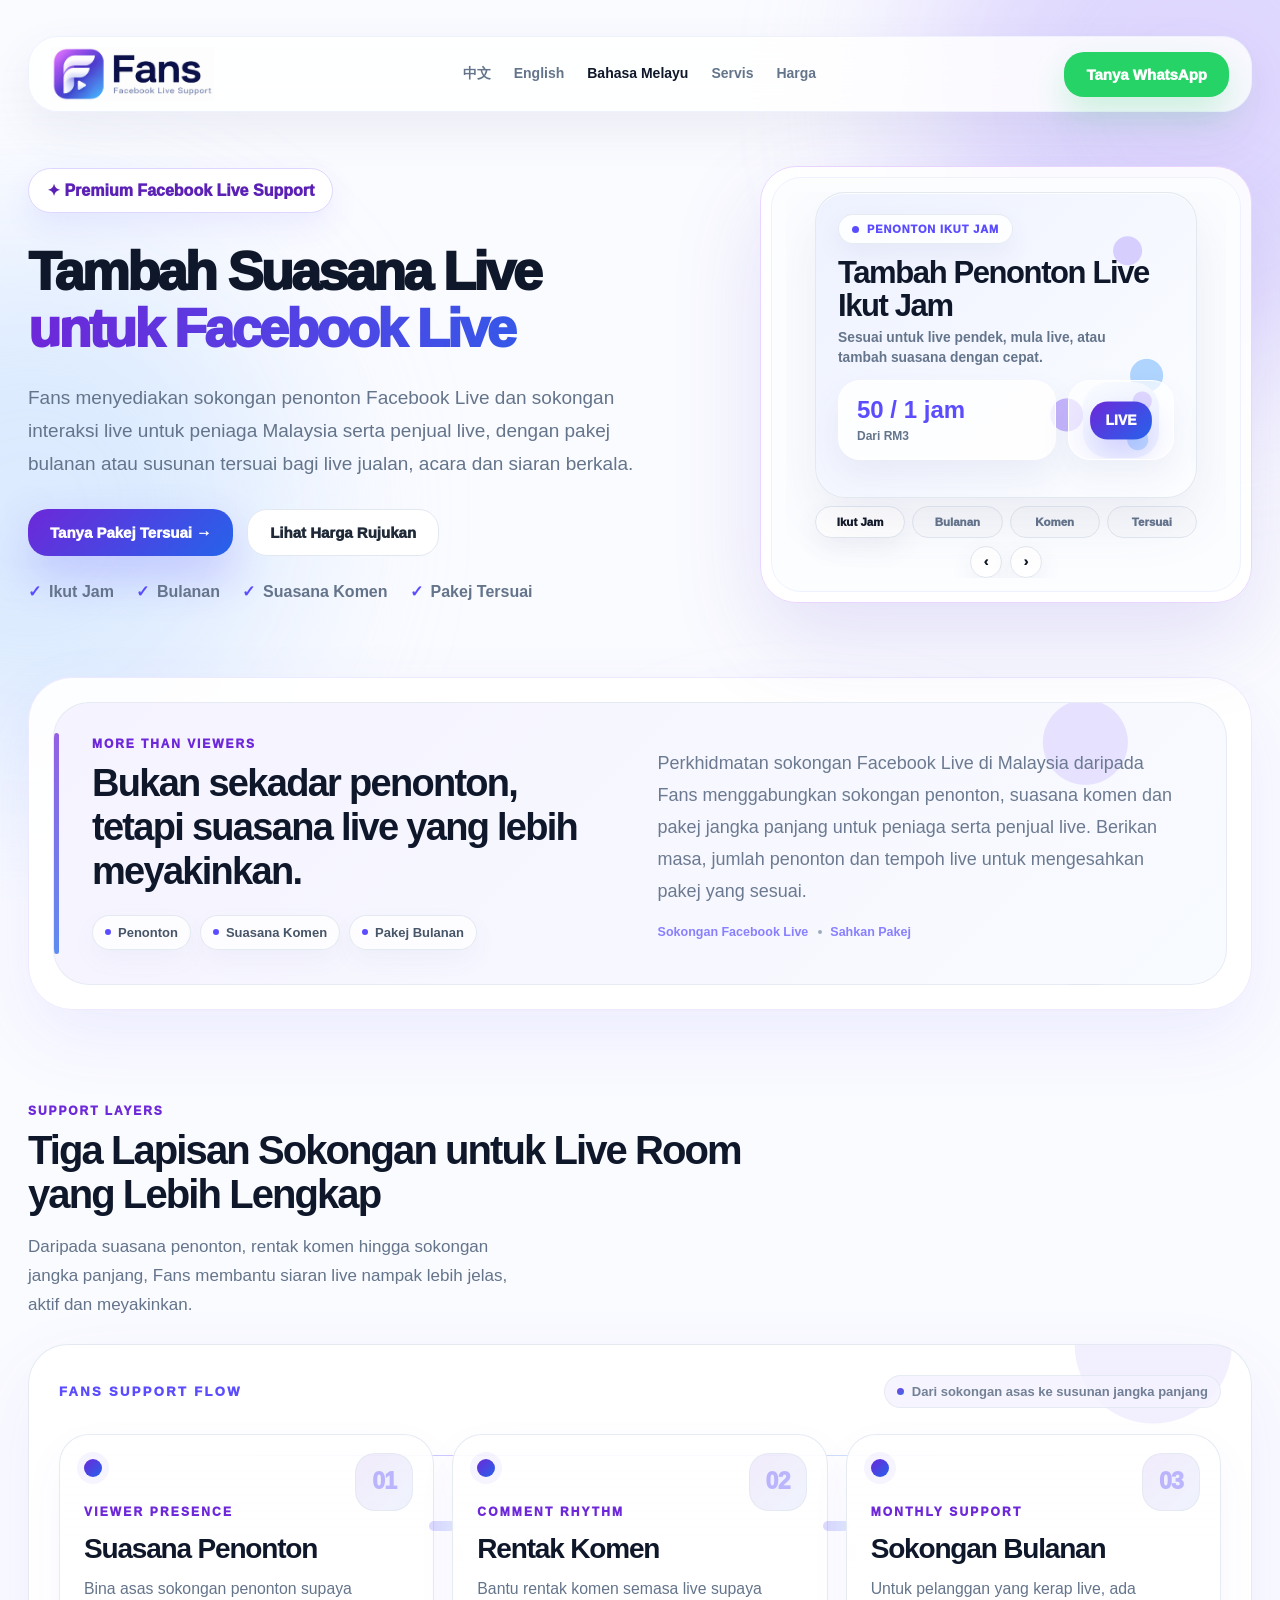
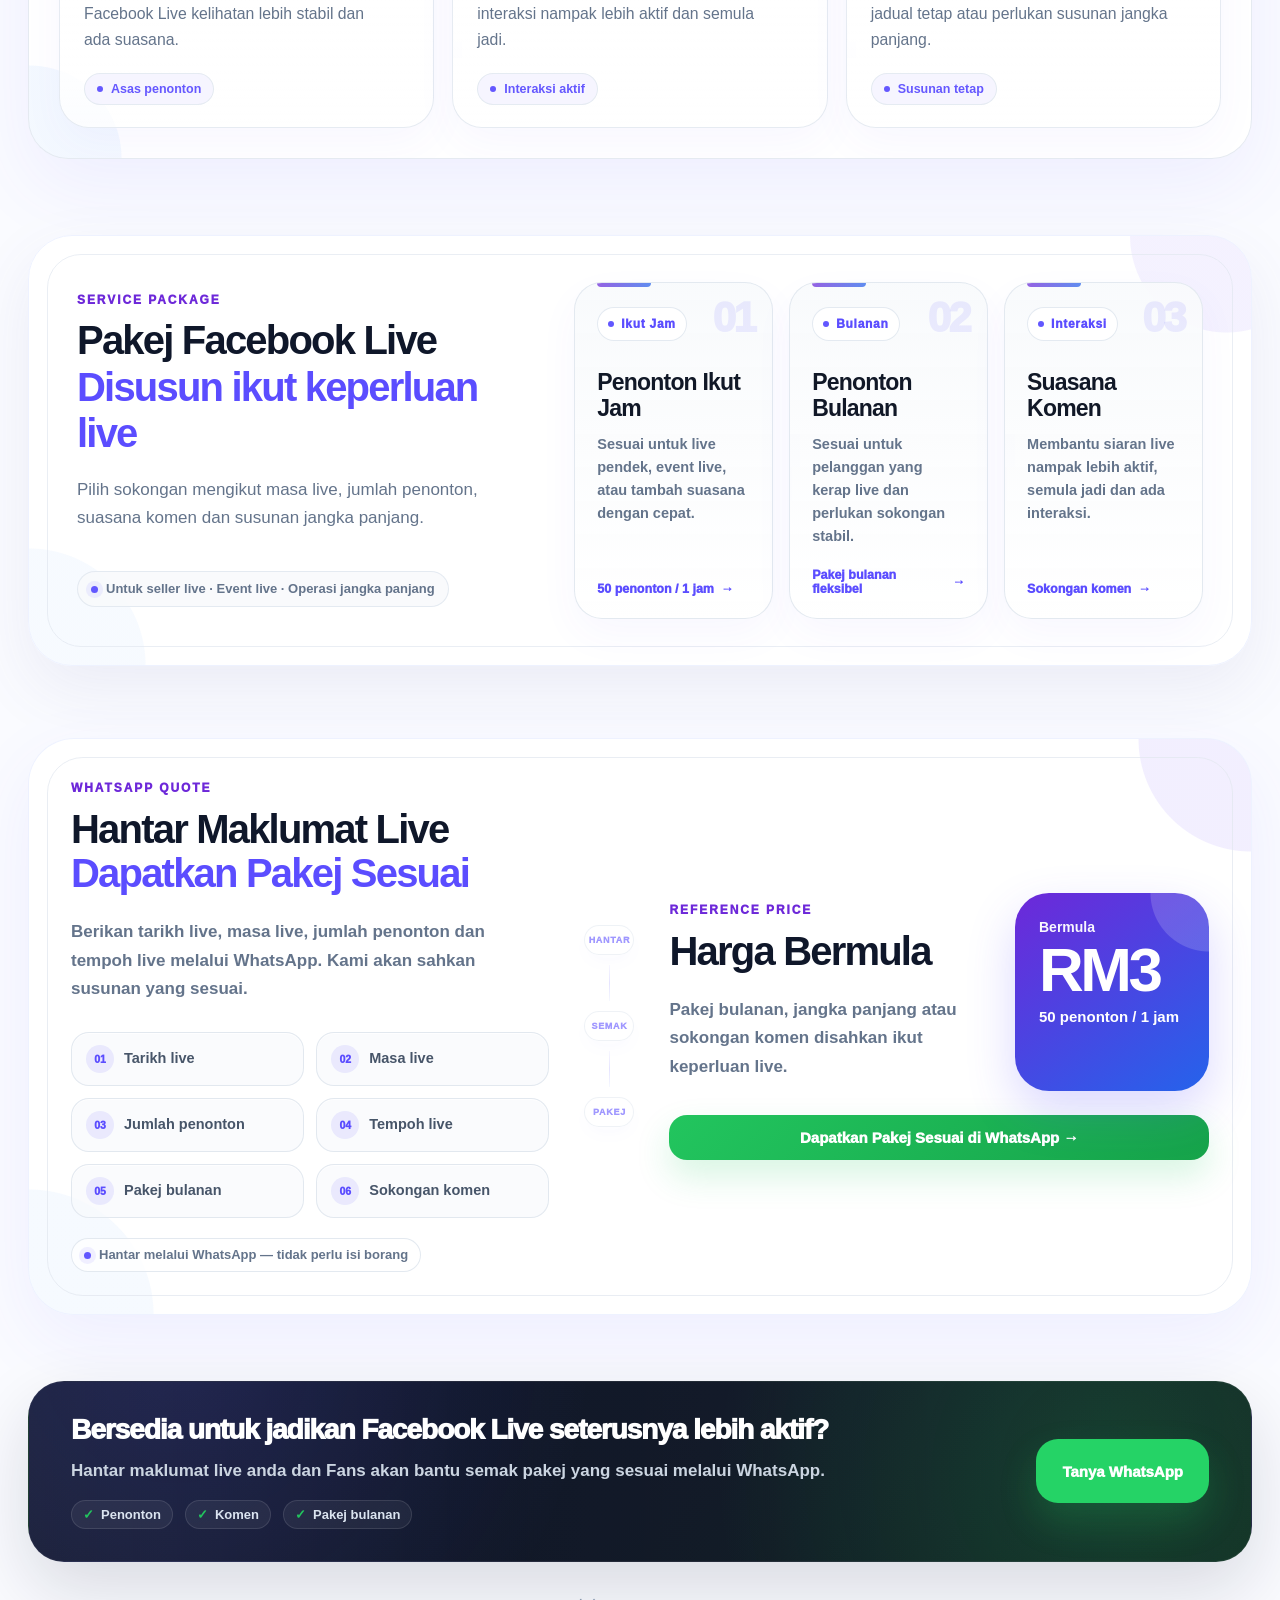
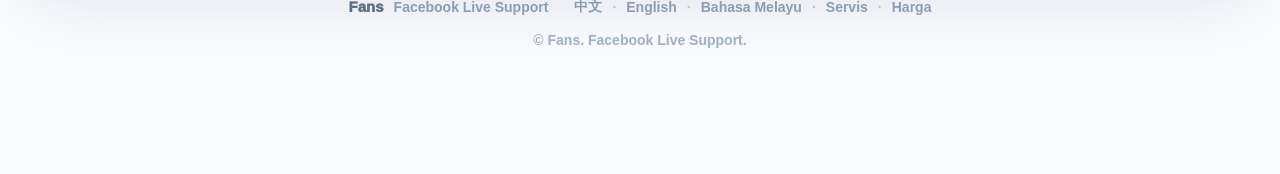
==== commit 0e44a5e9: "seo: strengthen Malaysia targeting and GEO signals" ====
--- a/bahasa.html
+++ b/bahasa.html
@@ -3,11 +3,42 @@
 <head>
 <meta charset="utf-8" />
 <meta name="viewport" content="width=device-width, initial-scale=1" />
-<title>Fans｜Sokongan Penonton & Suasana Facebook Live</title>
-<meta name="description" content="Fans menyediakan sokongan penonton Facebook Live, suasana komen, pakej bulanan dan pakej tersuai melalui WhatsApp.">
-<link rel="alternate" hreflang="zh" href="https://fanslivesupport.github.io/fans-live-support/">
-<link rel="alternate" hreflang="en" href="https://fanslivesupport.github.io/fans-live-support/english.html">
-<link rel="alternate" hreflang="ms" href="https://fanslivesupport.github.io/fans-live-support/bahasa.html">
+<title>Fans | Sokongan Penonton & Interaksi Facebook Live Malaysia</title>
+  <!-- Favicon / Browser Tab Icon -->
+<link rel="icon" href="favicon.ico" sizes="any">
+<link rel="icon" type="image/png" sizes="32x32" href="favicon-32x32.png">
+<link rel="icon" type="image/png" sizes="16x16" href="favicon-16x16.png">
+<link rel="apple-touch-icon" sizes="180x180" href="apple-touch-icon.png">
+<meta name="description" content="Fans menyediakan sokongan penonton dan interaksi Facebook Live di Malaysia untuk peniaga serta penjual live, termasuk pakej bulanan dan susunan tersuai.">
+<link rel="canonical" href="https://fanslivesupport.github.io/fans-live-support/bahasa.html">
+<link rel="alternate" hreflang="zh-Hans-MY" href="https://fanslivesupport.github.io/fans-live-support/">
+<link rel="alternate" hreflang="en-MY" href="https://fanslivesupport.github.io/fans-live-support/english.html">
+<link rel="alternate" hreflang="ms-MY" href="https://fanslivesupport.github.io/fans-live-support/bahasa.html">
+<link rel="alternate" hreflang="x-default" href="https://fanslivesupport.github.io/fans-live-support/">
+<script type="application/ld+json">
+{
+  "@context": "https://schema.org",
+  "@graph": [
+    {
+      "@type": "Organization",
+      "@id": "https://fanslivesupport.github.io/fans-live-support/#organization",
+      "name": "Fans",
+      "url": "https://fanslivesupport.github.io/fans-live-support/"
+    },
+    {
+      "@type": "Service",
+      "@id": "https://fanslivesupport.github.io/fans-live-support/bahasa.html#service",
+      "name": "Sokongan Penonton & Interaksi Facebook Live Malaysia",
+      "serviceType": "Sokongan penonton, interaksi, pakej bulanan dan susunan tersuai Facebook Live",
+      "url": "https://fanslivesupport.github.io/fans-live-support/bahasa.html",
+      "provider": { "@id": "https://fanslivesupport.github.io/fans-live-support/#organization" },
+      "areaServed": { "@type": "Country", "name": "Malaysia" },
+      "audience": { "@type": "Audience", "audienceType": "Peniaga Malaysia dan penjual live" },
+      "description": "Fans menyediakan sokongan penonton dan interaksi Facebook Live untuk peniaga Malaysia serta penjual live, termasuk pakej bulanan dan susunan tersuai."
+    }
+  ]
+}
+</script>
 <style>
 :root{
   --bg:#fafbff;--ink:#0f172a;--muted:#64748b;--line:#e2e8f0;--soft:#f5f3ff;
@@ -4060,8 +4091,8 @@
   <div>
     <div class="pill">✦ Premium Facebook Live Support</div>
     <h1>Tambah Suasana Live <span class="grad">untuk Facebook Live</span></h1>
-    <p class="lead desktop-lead">Fans menyediakan sokongan penonton Facebook Live, suasana komen dan pakej tersuai untuk seller live, event live dan pelanggan yang kerap membuat siaran langsung.</p>
-    <p class="lead mobile-lead">Fans menyediakan sokongan penonton Facebook Live, suasana komen dan pakej tersuai untuk seller live, event live dan pelanggan yang kerap membuat siaran langsung.</p>
+    <p class="lead desktop-lead">Fans menyediakan sokongan penonton Facebook Live dan sokongan interaksi live untuk peniaga Malaysia serta penjual live, dengan pakej bulanan atau susunan tersuai bagi live jualan, acara dan siaran berkala.</p>
+    <p class="lead mobile-lead">Fans menyediakan sokongan penonton Facebook Live dan sokongan interaksi live untuk peniaga Malaysia serta penjual live, dengan pakej bulanan atau susunan tersuai.</p>
     <div class="actions"><a class="btn primary" href="https://wa.me/60137114191?text=Hi%20Fans%2C%20saya%20ingin%20tanya%20tentang%20sokongan%20Facebook%20Live.%0A%0ATarikh%20live%3A%0AMasa%20live%3A%0AJumlah%20penonton%3A%0ATempoh%20live%3A%0APerlu%20pakej%20bulanan%3A%0APerlu%20sokongan%20suasana%20komen%3A" target="_blank" rel="noopener">Tanya Pakej Tersuai →</a><a class="btn ghost" href="#price">Lihat Harga Rujukan</a></div>
     <div class="ticks"><span>Ikut Jam</span><span>Bulanan</span><span>Suasana Komen</span><span>Pakej Tersuai</span></div>
   </div>
@@ -4128,7 +4159,7 @@
       <div class="conceptchips"><span>Penonton</span><span>Suasana Komen</span><span>Pakej Bulanan</span></div>
     </div>
     <div class="concepttext">
-      <p>Fans menggabungkan sokongan penonton, suasana komen dan pakej jangka panjang dalam satu sokongan Facebook Live yang jelas. Berikan masa live, jumlah penonton dan tempoh untuk mengesahkan pakej yang sesuai.</p>
+      <p>Perkhidmatan sokongan Facebook Live di Malaysia daripada Fans menggabungkan sokongan penonton, suasana komen dan pakej jangka panjang untuk peniaga serta penjual live. Berikan masa, jumlah penonton dan tempoh live untuk mengesahkan pakej yang sesuai.</p>
       <div class="conceptmini"><span>Sokongan Facebook Live</span><span>Sahkan Pakej</span></div>
     </div>
   </div>
